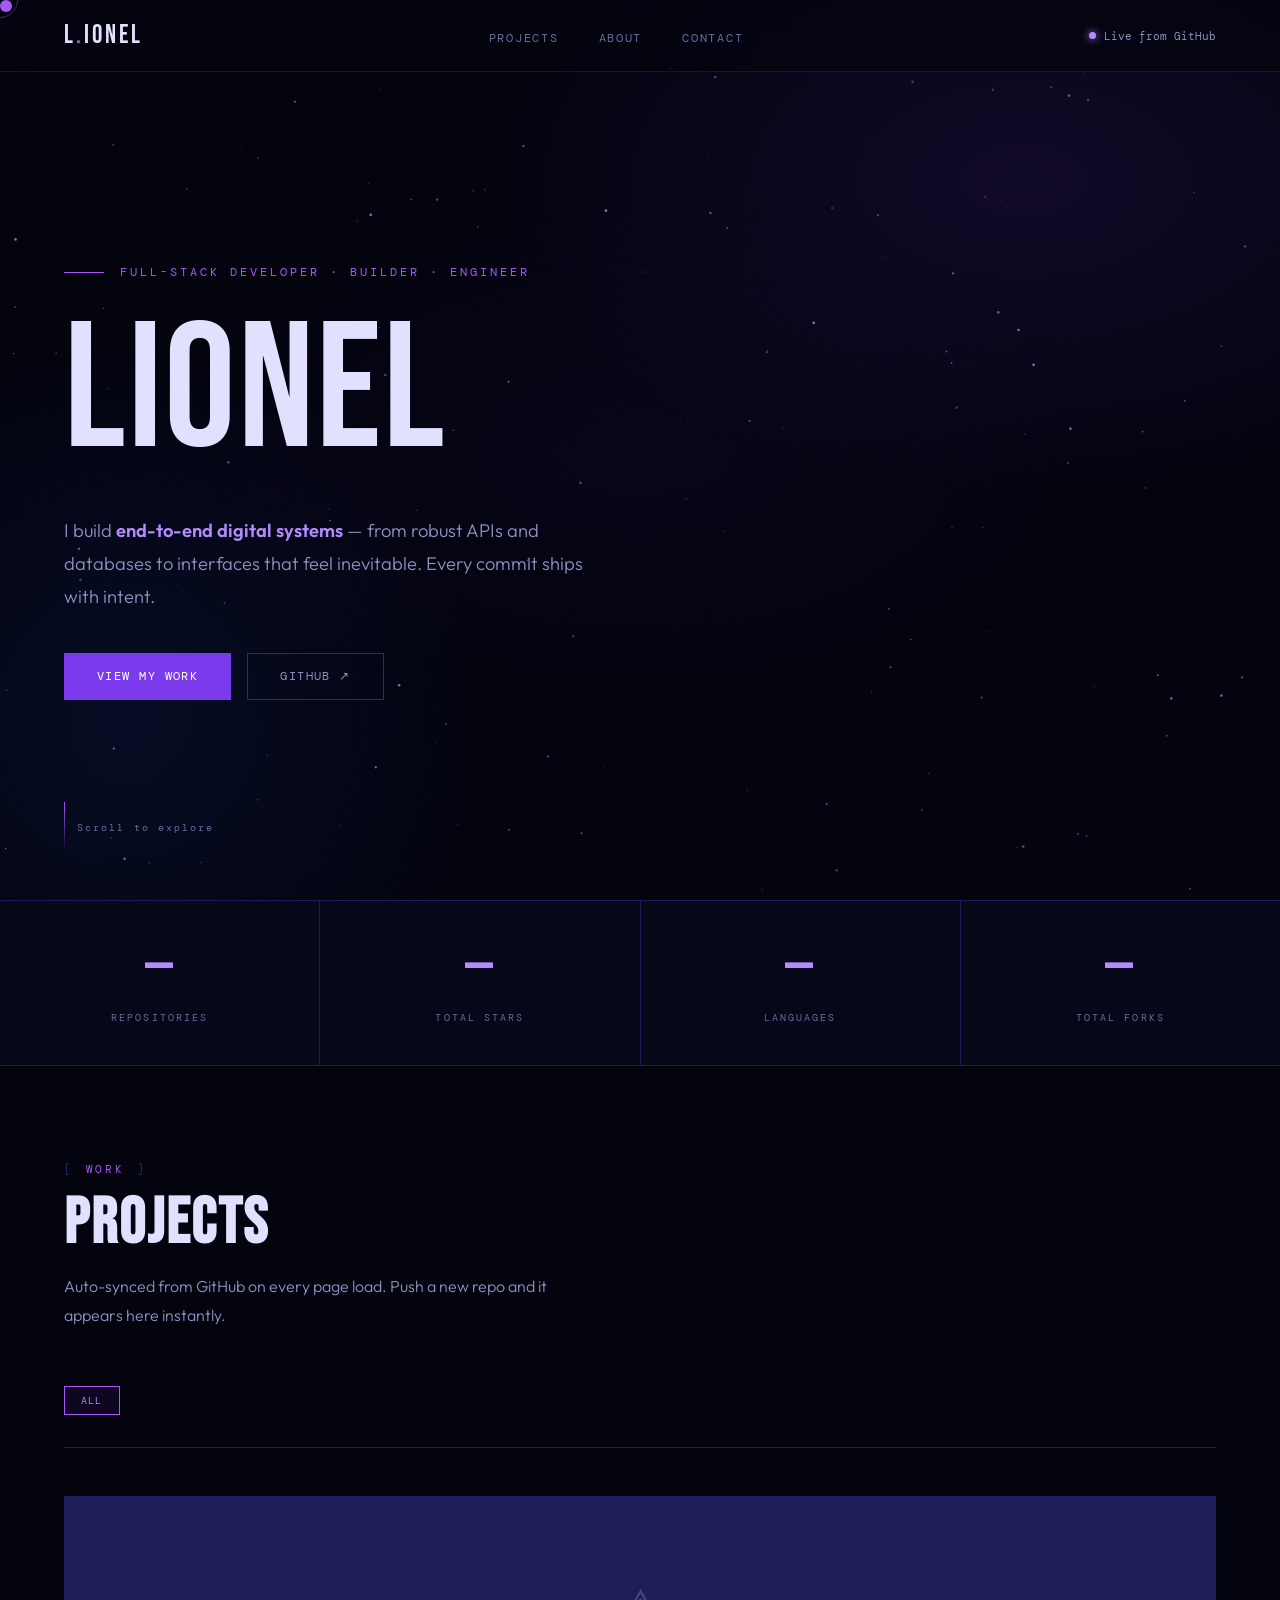
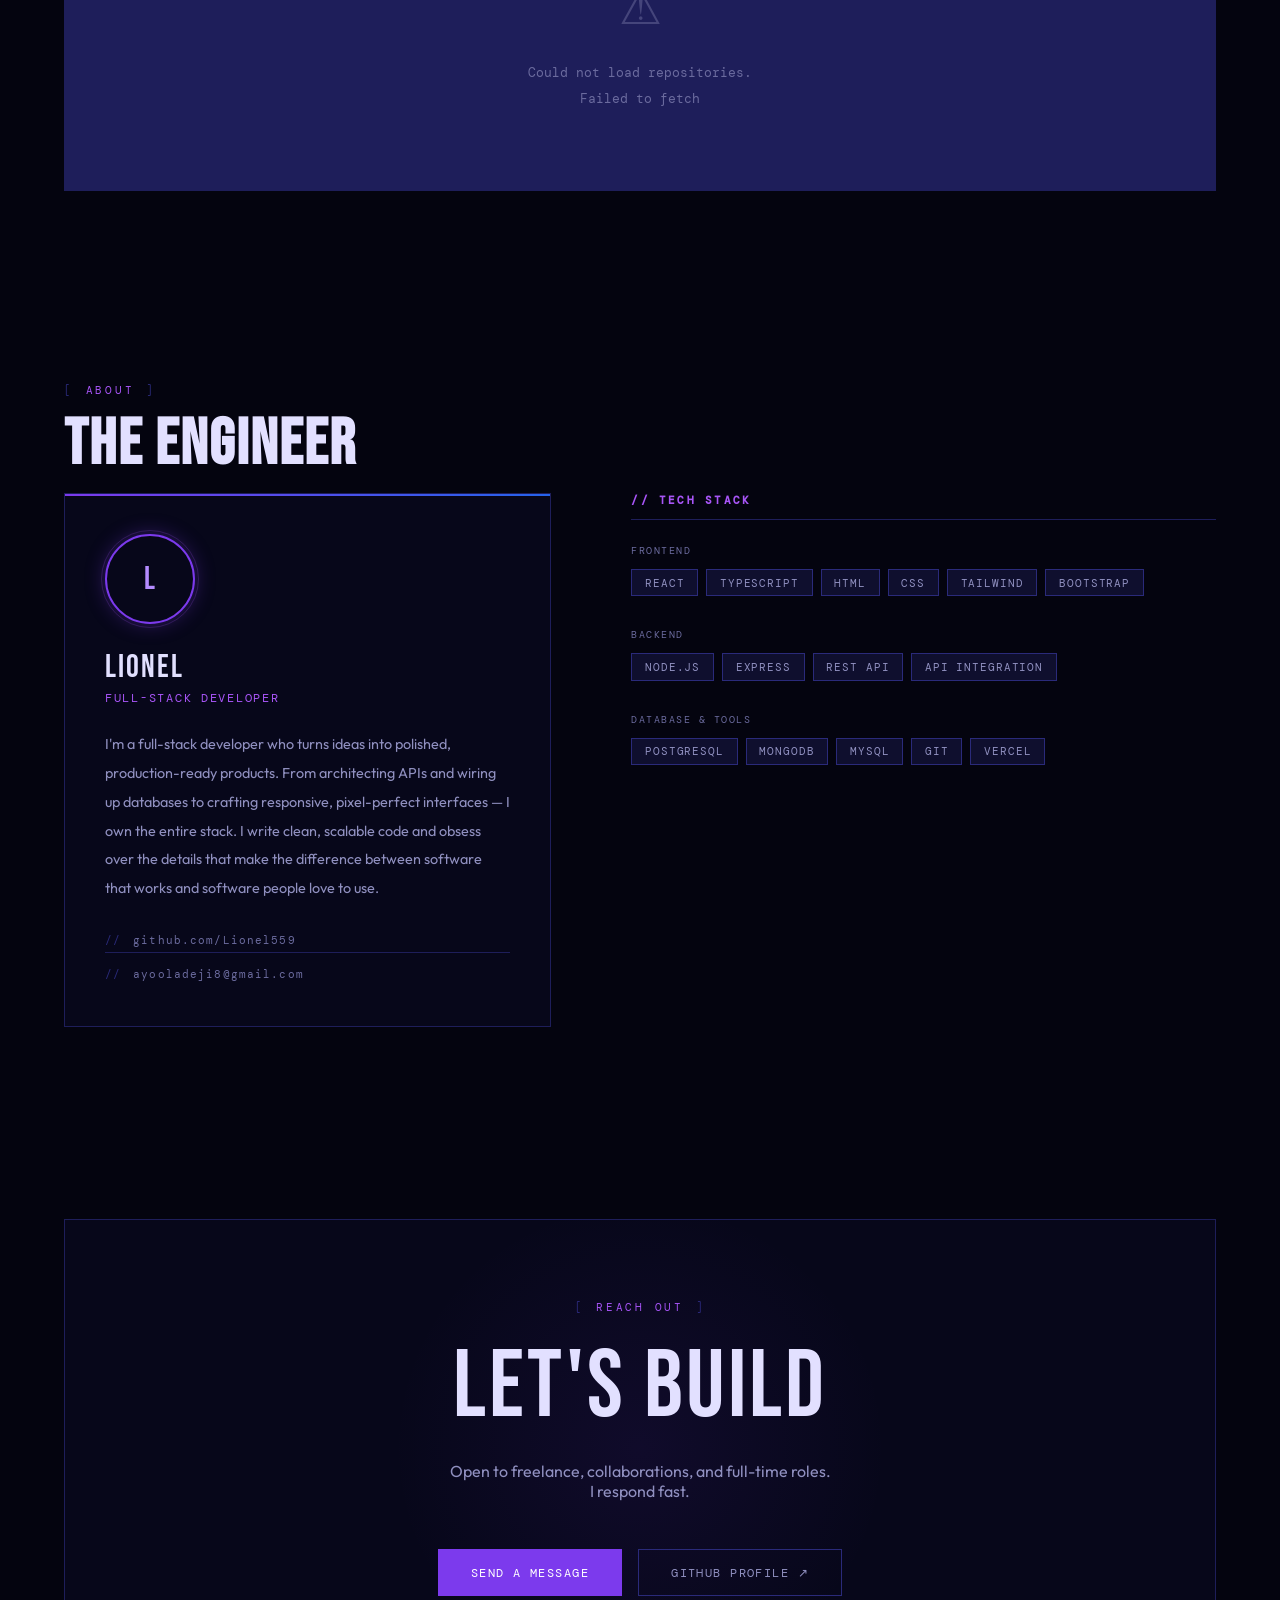
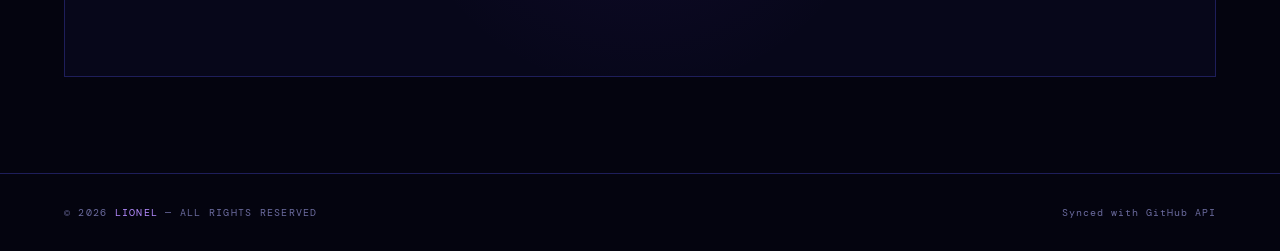
==== index.html @ fa11dc5d "first commit" ====
<!DOCTYPE html>
<html lang="en">
<head>
<meta charset="UTF-8"/>
<meta name="viewport" content="width=device-width,initial-scale=1"/>
<title>Lionel — Full-Stack Developer</title>
<link href="https://fonts.googleapis.com/css2?family=Bebas+Neue&family=DM+Mono:ital,wght@0,300;0,400;0,500;1,300&family=Outfit:wght@300;400;600;700;900&display=swap" rel="stylesheet"/>
<style>
*{margin:0;padding:0;box-sizing:border-box}

:root{
  --bg:#04040f;
  --bg2:#07071a;
  --bg3:#0c0c28;
  --surface:#0f0f2e;
  --surface2:#141440;
  --border:#1e1e5a;
  --border2:#2a2a7a;
  --purple:#7c3aed;
  --purple-light:#a855f7;
  --purple-glow:rgba(124,58,237,0.35);
  --blue:#2563eb;
  --blue-light:#60a5fa;
  --electric:#b48bff;
  --text:#e2e0ff;
  --muted:#6b6b9e;
  --muted2:#9090c0;
  --font-display:'Bebas Neue',sans-serif;
  --font-body:'Outfit',sans-serif;
  --font-mono:'DM Mono',monospace;
}

html{scroll-behavior:smooth}
body{
  background:var(--bg);
  color:var(--text);
  font-family:var(--font-body);
  min-height:100vh;
  overflow-x:hidden;
  cursor:none;
}

/* CUSTOM CURSOR */
.cursor{
  width:12px;height:12px;
  border-radius:50%;
  background:var(--purple-light);
  position:fixed;pointer-events:none;z-index:9999;
  transition:transform 0.15s ease,opacity 0.15s;
  mix-blend-mode:screen;
}
.cursor-ring{
  width:36px;height:36px;
  border-radius:50%;
  border:1px solid rgba(168,85,247,0.4);
  position:fixed;pointer-events:none;z-index:9998;
  transition:transform 0.35s ease,width 0.2s,height 0.2s;
}

/* STARS CANVAS */
#stars{position:fixed;inset:0;z-index:0;pointer-events:none}

/* NEBULA BG */
body::before{
  content:'';
  position:fixed;inset:0;z-index:0;
  background:
    radial-gradient(ellipse 60% 50% at 80% 20%, rgba(124,58,237,0.12) 0%, transparent 70%),
    radial-gradient(ellipse 40% 60% at 10% 80%, rgba(37,99,235,0.1) 0%, transparent 70%),
    radial-gradient(ellipse 50% 40% at 50% 50%, rgba(124,58,237,0.04) 0%, transparent 70%);
  pointer-events:none;
}

/* NAV */
nav{
  position:fixed;top:0;left:0;right:0;z-index:100;
  display:flex;align-items:center;justify-content:space-between;
  padding:1.25rem 4rem;
  background:rgba(4,4,15,0.75);
  backdrop-filter:blur(20px);
  border-bottom:1px solid rgba(30,30,90,0.6);
}
.nav-logo{
  font-family:var(--font-display);
  font-size:1.6rem;
  letter-spacing:3px;
  color:var(--text);
}
.nav-logo em{color:var(--purple-light);font-style:normal}
.nav-links{display:flex;gap:2.5rem;list-style:none}
.nav-links a{
  font-family:var(--font-mono);
  font-size:0.72rem;
  letter-spacing:0.15em;
  text-transform:uppercase;
  color:var(--muted);
  text-decoration:none;
  transition:color 0.2s;
  position:relative;
}
.nav-links a::after{
  content:'';position:absolute;bottom:-4px;left:0;right:0;
  height:1px;background:var(--purple-light);
  transform:scaleX(0);transition:transform 0.25s;
}
.nav-links a:hover{color:var(--text)}
.nav-links a:hover::after{transform:scaleX(1)}
.nav-badge{
  font-family:var(--font-mono);font-size:0.68rem;
  display:flex;align-items:center;gap:0.5rem;
  color:var(--muted2);
}
.pulse-dot{
  width:7px;height:7px;border-radius:50%;
  background:var(--electric);
  box-shadow:0 0 8px var(--electric);
  animation:blink 2.5s ease infinite;
}
@keyframes blink{0%,100%{opacity:1;box-shadow:0 0 8px var(--electric)}50%{opacity:0.3;box-shadow:none}}

/* HERO */
.hero{
  position:relative;z-index:1;
  min-height:100vh;
  display:flex;flex-direction:column;justify-content:center;
  padding:8rem 4rem 4rem;
  max-width:1300px;margin:0 auto;
}
.hero-eyebrow{
  font-family:var(--font-mono);font-size:0.75rem;
  letter-spacing:0.25em;color:var(--purple-light);
  text-transform:uppercase;margin-bottom:2rem;
  display:flex;align-items:center;gap:1rem;
  animation:fadeUp 0.8s ease both;
}
.hero-eyebrow::before{
  content:'';display:block;
  width:40px;height:1px;background:var(--purple-light);
}
.hero-name{
  font-family:var(--font-display);
  font-size:clamp(5rem,14vw,13rem);
  line-height:0.9;
  letter-spacing:2px;
  color:var(--text);
  animation:fadeUp 0.8s 0.1s ease both;
}
.hero-name .outline{
  -webkit-text-stroke:1px rgba(168,85,247,0.5);
  color:transparent;
  display:block;
}
.hero-tagline{
  font-size:1.15rem;font-weight:300;
  color:var(--muted2);line-height:1.8;
  max-width:520px;margin:2.5rem 0;
  animation:fadeUp 0.8s 0.2s ease both;
}
.hero-tagline strong{color:var(--electric);font-weight:600}
.hero-actions{
  display:flex;gap:1rem;flex-wrap:wrap;
  animation:fadeUp 0.8s 0.3s ease both;
}
.btn-primary{
  font-family:var(--font-mono);font-size:0.75rem;letter-spacing:0.12em;
  text-transform:uppercase;padding:0.9rem 2rem;
  background:var(--purple);border:1px solid var(--purple);
  color:#fff;text-decoration:none;
  transition:all 0.25s;position:relative;overflow:hidden;
}
.btn-primary::before{
  content:'';position:absolute;inset:0;
  background:linear-gradient(135deg,rgba(255,255,255,0.1),transparent);
  opacity:0;transition:opacity 0.25s;
}
.btn-primary:hover{background:var(--purple-light);border-color:var(--purple-light);box-shadow:0 0 30px var(--purple-glow)}
.btn-primary:hover::before{opacity:1}
.btn-outline{
  font-family:var(--font-mono);font-size:0.75rem;letter-spacing:0.12em;
  text-transform:uppercase;padding:0.9rem 2rem;
  background:transparent;border:1px solid var(--border2);
  color:var(--muted2);text-decoration:none;
  transition:all 0.25s;
}
.btn-outline:hover{border-color:var(--purple-light);color:var(--electric)}

/* SCROLL HINT */
.scroll-hint{
  position:absolute;bottom:3rem;left:4rem;
  font-family:var(--font-mono);font-size:0.65rem;
  letter-spacing:0.2em;color:var(--muted);
  display:flex;align-items:center;gap:0.75rem;
  animation:fadeUp 0.8s 0.5s ease both;
}
.scroll-line{
  width:1px;height:50px;background:linear-gradient(to bottom,var(--purple-light),transparent);
  animation:scrollDrop 2s ease infinite;
}
@keyframes scrollDrop{0%{transform:scaleY(0);transform-origin:top}50%{transform:scaleY(1);transform-origin:top}51%{transform-origin:bottom}100%{transform:scaleY(0);transform-origin:bottom}}

/* STATS STRIP */
.stats-strip{
  position:relative;z-index:1;
  border-top:1px solid var(--border);border-bottom:1px solid var(--border);
  background:var(--bg2);
  display:flex;
}
.stat-item{
  flex:1;padding:2.5rem 2rem;text-align:center;
  border-right:1px solid var(--border);
  position:relative;overflow:hidden;
  transition:background 0.3s;
}
.stat-item:last-child{border-right:none}
.stat-item:hover{background:var(--surface)}
.stat-item::before{
  content:'';position:absolute;top:0;left:0;right:0;height:2px;
  background:linear-gradient(90deg,transparent,var(--purple),transparent);
  transform:scaleX(0);transition:transform 0.4s;
}
.stat-item:hover::before{transform:scaleX(1)}
.stat-num{
  font-family:var(--font-display);
  font-size:3.5rem;letter-spacing:2px;
  color:var(--electric);display:block;
  line-height:1;margin-bottom:0.5rem;
}
.stat-label{
  font-family:var(--font-mono);font-size:0.65rem;
  letter-spacing:0.2em;color:var(--muted);text-transform:uppercase;
}

/* MAIN CONTENT */
main{position:relative;z-index:1;max-width:1300px;margin:0 auto;padding:0 4rem}

/* SECTION */
section{padding:6rem 0}
.section-label{
  font-family:var(--font-mono);font-size:0.68rem;
  letter-spacing:0.25em;color:var(--purple-light);
  text-transform:uppercase;margin-bottom:1rem;
  display:flex;align-items:center;gap:0.75rem;
}
.section-label::before{content:'[ ';color:var(--border2)}
.section-label::after{content:' ]';color:var(--border2)}
.section-title{
  font-family:var(--font-display);
  font-size:clamp(2.5rem,5vw,4.5rem);
  letter-spacing:2px;color:var(--text);
  margin-bottom:1rem;line-height:1;
}
.section-subtitle{
  font-size:1rem;color:var(--muted2);font-weight:300;
  max-width:500px;line-height:1.8;margin-bottom:3.5rem;
}

/* FILTER BAR */
.filter-bar{
  display:flex;gap:0.5rem;flex-wrap:wrap;margin-bottom:3rem;
  padding-bottom:2rem;border-bottom:1px solid var(--border);
}
.filter-btn{
  font-family:var(--font-mono);font-size:0.65rem;letter-spacing:0.12em;
  text-transform:uppercase;padding:0.45rem 1rem;
  background:transparent;border:1px solid var(--border2);
  color:var(--muted);cursor:pointer;transition:all 0.2s;
}
.filter-btn:hover,.filter-btn.active{
  border-color:var(--purple-light);color:var(--electric);
  background:rgba(124,58,237,0.08);
}

/* PROJECTS GRID */
.projects-grid{
  display:grid;
  grid-template-columns:repeat(auto-fill,minmax(340px,1fr));
  gap:1.5px;
  background:var(--border);
}
.project-card{
  background:var(--bg2);
  padding:2rem;
  position:relative;overflow:hidden;
  cursor:pointer;
  transition:background 0.3s;
  animation:fadeUp 0.5s ease both;
}
.project-card:hover{background:var(--surface)}
.project-card::after{
  content:'';position:absolute;
  inset:0;border:1px solid transparent;
  transition:border-color 0.3s;pointer-events:none;
}
.project-card:hover::after{border-color:rgba(168,85,247,0.25)}

.project-card-glow{
  position:absolute;top:-40px;right:-40px;
  width:120px;height:120px;border-radius:50%;
  background:var(--purple-glow);
  filter:blur(40px);opacity:0;transition:opacity 0.4s;
}
.project-card:hover .project-card-glow{opacity:1}

.project-header{display:flex;align-items:flex-start;justify-content:space-between;margin-bottom:1.5rem}
.project-icon{
  width:42px;height:42px;
  border:1px solid var(--border2);
  display:flex;align-items:center;justify-content:center;
  font-family:var(--font-mono);font-size:0.7rem;font-weight:500;
  color:var(--electric);background:var(--surface);
  letter-spacing:0.05em;
}
.project-meta{display:flex;flex-direction:column;align-items:flex-end;gap:0.35rem}
.star-count{
  font-family:var(--font-mono);font-size:0.68rem;
  color:var(--muted);display:flex;align-items:center;gap:0.3rem;
}
.star-count::before{content:'★';color:#f59e0b;font-size:0.7rem}
.fork-count{
  font-family:var(--font-mono);font-size:0.62rem;color:var(--muted);
}
.fork-count::before{content:'⑂ ';font-size:0.7rem}
.project-name{
  font-family:var(--font-body);font-size:1.05rem;font-weight:700;
  color:var(--text);margin-bottom:0.6rem;letter-spacing:-0.01em;
}
.project-desc{
  font-size:0.82rem;color:var(--muted2);line-height:1.9;
  margin-bottom:1.5rem;min-height:4rem;
}
.project-footer{
  display:flex;align-items:center;justify-content:space-between;
  flex-wrap:wrap;gap:0.75rem;
}
.lang-badge{
  display:flex;align-items:center;gap:0.45rem;
  font-family:var(--font-mono);font-size:0.65rem;color:var(--muted2);
}
.lang-dot{width:8px;height:8px;border-radius:50%;background:var(--electric)}
.project-topics{display:flex;gap:0.4rem;flex-wrap:wrap}
.topic-tag{
  font-family:var(--font-mono);font-size:0.58rem;letter-spacing:0.08em;
  padding:0.2rem 0.55rem;border:1px solid var(--border2);
  color:var(--muted);text-transform:uppercase;
}
.view-link{
  font-family:var(--font-mono);font-size:0.65rem;letter-spacing:0.1em;
  text-transform:uppercase;color:var(--purple-light);
  text-decoration:none;display:flex;align-items:center;gap:0.35rem;
  transition:gap 0.2s,color 0.2s;
}
.view-link:hover{gap:0.6rem;color:var(--electric)}
.view-link::after{content:'↗'}

/* LOADING STATE */
.loading-state{
  grid-column:1/-1;padding:5rem 2rem;
  text-align:center;color:var(--muted);
}
.loader{
  width:40px;height:40px;margin:0 auto 2rem;
  border:1px solid var(--border2);
  border-top-color:var(--purple-light);
  border-radius:50%;
  animation:spin 0.8s linear infinite;
}
@keyframes spin{to{transform:rotate(360deg)}}
.loading-text{
  font-family:var(--font-mono);font-size:0.72rem;
  letter-spacing:0.15em;color:var(--muted);
}

/* EMPTY STATE */
.empty-state{
  grid-column:1/-1;padding:5rem 2rem;
  text-align:center;
}
.empty-icon{font-size:3rem;opacity:0.2;margin-bottom:1.5rem}
.empty-text{font-family:var(--font-mono);font-size:0.8rem;color:var(--muted);line-height:2}

/* ABOUT SECTION */
.about-layout{display:grid;grid-template-columns:1fr 1.2fr;gap:5rem;align-items:start}
.about-card{
  background:var(--bg2);border:1px solid var(--border);
  padding:2.5rem;position:relative;
}
.about-card::before{
  content:'';position:absolute;top:0;left:0;right:0;height:2px;
  background:linear-gradient(90deg,var(--purple),var(--blue));
}
.avatar-ring{
  width:90px;height:90px;border-radius:50%;
  border:2px solid var(--purple);
  display:flex;align-items:center;justify-content:center;
  margin-bottom:1.5rem;
  font-family:var(--font-display);font-size:2rem;
  color:var(--electric);letter-spacing:2px;
  box-shadow:0 0 20px var(--purple-glow);
  position:relative;
}
.avatar-ring::after{
  content:'';position:absolute;inset:-6px;border-radius:50%;
  border:1px solid rgba(168,85,247,0.2);
}
.about-name{font-family:var(--font-display);font-size:2rem;letter-spacing:2px;margin-bottom:0.25rem}
.about-role{font-family:var(--font-mono);font-size:0.72rem;letter-spacing:0.15em;color:var(--purple-light);text-transform:uppercase;margin-bottom:1.5rem}
.about-bio{font-size:0.9rem;color:var(--muted2);line-height:2;margin-bottom:1.5rem}
.about-links{display:flex;flex-direction:column;gap:0.5rem}
.about-link{
  font-family:var(--font-mono);font-size:0.7rem;letter-spacing:0.1em;
  color:var(--muted);text-decoration:none;
  display:flex;align-items:center;gap:0.5rem;
  transition:color 0.2s;padding:0.35rem 0;
  border-bottom:1px solid var(--border);
}
.about-link:last-child{border-bottom:none}
.about-link:hover{color:var(--electric)}
.about-link span{color:var(--border2);margin-right:0.25rem}

.skills-section h3{
  font-family:var(--font-mono);font-size:0.7rem;letter-spacing:0.2em;
  color:var(--purple-light);text-transform:uppercase;
  margin-bottom:1.5rem;padding-bottom:0.75rem;border-bottom:1px solid var(--border);
}
.skill-group{margin-bottom:2rem}
.skill-group-label{
  font-family:var(--font-mono);font-size:0.62rem;letter-spacing:0.15em;
  color:var(--muted);text-transform:uppercase;margin-bottom:0.75rem;
}
.skills-grid{display:flex;flex-wrap:wrap;gap:0.5rem}
.skill-chip{
  font-family:var(--font-mono);font-size:0.68rem;letter-spacing:0.08em;
  padding:0.35rem 0.8rem;
  background:var(--surface);border:1px solid var(--border2);
  color:var(--muted2);text-transform:uppercase;
  transition:all 0.2s;cursor:default;
}
.skill-chip:hover{border-color:var(--purple-light);color:var(--electric);background:rgba(124,58,237,0.08)}

/* CONTACT */
.contact-wrap{
  text-align:center;
  border:1px solid var(--border);
  padding:5rem 3rem;
  position:relative;overflow:hidden;
  background:var(--bg2);
}
.contact-wrap::before{
  content:'';position:absolute;
  top:50%;left:50%;transform:translate(-50%,-50%);
  width:500px;height:500px;border-radius:50%;
  background:radial-gradient(circle,rgba(124,58,237,0.08) 0%,transparent 70%);
  pointer-events:none;
}
.contact-title{
  font-family:var(--font-display);
  font-size:clamp(3rem,8vw,6rem);
  letter-spacing:3px;color:var(--text);
  margin-bottom:1rem;position:relative;z-index:1;
}
.contact-sub{font-size:1rem;color:var(--muted2);margin-bottom:3rem;position:relative;z-index:1}
.contact-actions{display:flex;gap:1rem;justify-content:center;flex-wrap:wrap;position:relative;z-index:1}

/* FOOTER */
footer{
  position:relative;z-index:1;
  border-top:1px solid var(--border);
  padding:2rem 4rem;
  display:flex;align-items:center;justify-content:space-between;
  background:var(--bg);
}
.footer-copy{font-family:var(--font-mono);font-size:0.65rem;letter-spacing:0.12em;color:var(--muted);text-transform:uppercase}
.footer-copy em{color:var(--electric);font-style:normal}
.footer-sync{font-family:var(--font-mono);font-size:0.62rem;color:var(--muted);letter-spacing:0.1em}

/* ANIMATIONS */
@keyframes fadeUp{from{opacity:0;transform:translateY(24px)}to{opacity:1;transform:translateY(0)}}

/* LANG COLORS */
.l-js .lang-dot{background:#f7df1e}
.l-ts .lang-dot{background:#3178c6}
.l-py .lang-dot{background:#3572a5}
.l-go .lang-dot{background:#00add8}
.l-rs .lang-dot{background:#dea584}
.l-java .lang-dot{background:#b07219}
.l-php .lang-dot{background:#4f5d95}
.l-rb .lang-dot{background:#701516}
.l-html .lang-dot{background:#e34c26}
.l-css .lang-dot{background:#563d7c}
.l-sh .lang-dot{background:#89e051}
.l-c .lang-dot{background:#555555}
.l-kt .lang-dot{background:#a97bff}
.l-dart .lang-dot{background:#00b4ab}
.l-vue .lang-dot{background:#41b883}
.l-svelte .lang-dot{background:#ff3e00}

/* RESPONSIVE */
@media(max-width:900px){
  nav{padding:1.25rem 2rem}
  .hero{padding:7rem 2rem 4rem}
  main{padding:0 2rem}
  .about-layout{grid-template-columns:1fr}
  footer{padding:1.5rem 2rem;flex-direction:column;gap:0.5rem;text-align:center}
  .stats-strip{flex-direction:column}
  .stat-item{border-right:none;border-bottom:1px solid var(--border)}
}
</style>
</head>
<body>

<canvas id="stars"></canvas>
<div class="cursor" id="cursor"></div>
<div class="cursor-ring" id="cursor-ring"></div>

<!-- NAV -->
<nav>
  <div class="nav-logo">L<em>.</em>IONEL</div>
  <ul class="nav-links">
    <li><a href="#projects">Projects</a></li>
    <li><a href="#about">About</a></li>
    <li><a href="#contact">Contact</a></li>
  </ul>
  <div class="nav-badge">
    <div class="pulse-dot"></div>
    Live from GitHub
  </div>
</nav>

<!-- HERO -->
<div class="hero">
  <div class="hero-eyebrow">Full-Stack Developer · Builder · Engineer</div>
  <div class="hero-name">
    LIONEL
  </div>
  <p class="hero-tagline">
    I build <strong>end-to-end digital systems</strong> — from robust APIs and databases to interfaces that feel inevitable. Every commit ships with intent.
  </p>
  <div class="hero-actions">
    <a href="#projects" class="btn-primary">View My Work</a>
    <a href="https://github.com/Lionel559" target="_blank" class="btn-outline">GitHub ↗</a>
  </div>
  <div class="scroll-hint">
    <div class="scroll-line"></div>
    Scroll to explore
  </div>
</div>

<!-- STATS STRIP -->
<div class="stats-strip">
  <div class="stat-item">
    <span class="stat-num" id="stat-repos">—</span>
    <span class="stat-label">Repositories</span>
  </div>
  <div class="stat-item">
    <span class="stat-num" id="stat-stars">—</span>
    <span class="stat-label">Total Stars</span>
  </div>
  <div class="stat-item">
    <span class="stat-num" id="stat-langs">—</span>
    <span class="stat-label">Languages</span>
  </div>
  <div class="stat-item">
    <span class="stat-num" id="stat-forks">—</span>
    <span class="stat-label">Total Forks</span>
  </div>
</div>

<!-- PROJECTS -->
<main>
<section id="projects">
  <div class="section-label">Work</div>
  <h2 class="section-title">PROJECTS</h2>
  <p class="section-subtitle">Auto-synced from GitHub on every page load. Push a new repo and it appears here instantly.</p>

  <div class="filter-bar" id="filter-bar">
    <button class="filter-btn active" data-filter="all" onclick="filterProjects('all',this)">All</button>
  </div>

  <div class="projects-grid" id="projects-grid">
    <div class="loading-state">
      <div class="loader"></div>
      <div class="loading-text">Fetching repositories from GitHub...</div>
    </div>
  </div>
</section>

<!-- ABOUT -->
<section id="about">
  <div class="section-label">About</div>
  <h2 class="section-title">THE ENGINEER</h2>
  <div class="about-layout">
    <div class="about-card">
      <div class="avatar-ring" id="avatar-wrap">L</div>
      <div class="about-name">LIONEL</div>
      <div class="about-role">Full-Stack Developer</div>
      <p class="about-bio">
        I'm a full-stack developer who turns ideas into polished, production-ready products. From architecting APIs and wiring up databases to crafting responsive, pixel-perfect interfaces — I own the entire stack. I write clean, scalable code and obsess over the details that make the difference between software that works and software people love to use.
      </p>
      <div class="about-links">
        <a href="https://github.com/Lionel559" target="_blank" class="about-link"><span>//</span> github.com/Lionel559</a>
        <a href="mailto:ayooladeji8@gmail.com" class="about-link"><span>//</span> ayooladeji8@gmail.com</a>
      </div>
    </div>
    <div class="skills-section">
      <h3>// Tech Stack</h3>
      <div class="skill-group">
        <div class="skill-group-label">Frontend</div>
        <div class="skills-grid">
          <span class="skill-chip">React</span>
          <span class="skill-chip">TypeScript</span>
          <span class="skill-chip">HTML</span>
          <span class="skill-chip">CSS</span>
          <span class="skill-chip">Tailwind</span>
          <span class="skill-chip">Bootstrap</span>
        </div>
      </div>
      <div class="skill-group">
        <div class="skill-group-label">Backend</div>
        <div class="skills-grid">
          <span class="skill-chip">Node.js</span>
          <span class="skill-chip">Express</span>
          <span class="skill-chip">REST API</span>
          <span class="skill-chip">API Integration</span>
        </div>
      </div>
      <div class="skill-group">
        <div class="skill-group-label">Database &amp; Tools</div>
        <div class="skills-grid">
          <span class="skill-chip">PostgreSQL</span>
          <span class="skill-chip">MongoDB</span>
          <span class="skill-chip">MySQL</span>
          <span class="skill-chip">Git</span>
          <span class="skill-chip">Vercel</span>
        </div>
      </div>
      <div class="skill-group" id="detected-langs-wrap" style="display:none">
        <div class="skill-group-label">Detected from GitHub</div>
        <div class="skills-grid" id="detected-langs"></div>
      </div>
    </div>
  </div>
</section>

<!-- CONTACT -->
<section id="contact">
  <div class="contact-wrap">
    <div class="section-label" style="justify-content:center">Reach Out</div>
    <div class="contact-title">LET'S BUILD</div>
    <p class="contact-sub">Open to freelance, collaborations, and full-time roles.<br>I respond fast.</p>
    <div class="contact-actions">
      <a href="mailto:ayooladeji8@gmail.com" class="btn-primary">Send a Message</a>
      <a href="https://github.com/Lionel559" target="_blank" class="btn-outline">GitHub Profile ↗</a>
    </div>
  </div>
</section>
</main>

<footer>
  <div class="footer-copy">© 2026 <em>Lionel</em> — All rights reserved</div>
  <div class="footer-sync" id="footer-sync">Synced with GitHub API</div>
</footer>

<script>
const GITHUB_USER = 'Lionel559';
let allRepos = [];

// ── STARS ──────────────────────────────────────────────
const canvas = document.getElementById('stars');
const ctx = canvas.getContext('2d');
function resizeCanvas(){canvas.width=window.innerWidth;canvas.height=window.innerHeight}
resizeCanvas();
window.addEventListener('resize',resizeCanvas);
const stars=Array.from({length:180},()=>({
  x:Math.random()*canvas.width,y:Math.random()*canvas.height,
  r:Math.random()*1.2+0.2,
  o:Math.random()*0.6+0.1,
  s:Math.random()*0.4+0.1
}));
function drawStars(){
  ctx.clearRect(0,0,canvas.width,canvas.height);
  stars.forEach(s=>{
    s.o+=Math.sin(Date.now()*0.001*s.s)*0.004;
    ctx.beginPath();
    ctx.arc(s.x,s.y,s.r,0,Math.PI*2);
    ctx.fillStyle=`rgba(180,139,255,${Math.max(0.05,Math.min(0.8,s.o))})`;
    ctx.fill();
  });
  requestAnimationFrame(drawStars);
}
drawStars();

// ── CURSOR ─────────────────────────────────────────────
const cur=document.getElementById('cursor'),ring=document.getElementById('cursor-ring');
let mx=0,my=0,rx=0,ry=0;
document.addEventListener('mousemove',e=>{mx=e.clientX;my=e.clientY;cur.style.left=mx-6+'px';cur.style.top=my-6+'px'});
(function movering(){rx+=(mx-rx)*0.12;ry+=(my-ry)*0.12;ring.style.left=rx-18+'px';ring.style.top=ry-18+'px';requestAnimationFrame(movering)})();
document.querySelectorAll('a,button,.project-card,.filter-btn').forEach(el=>{
  el.addEventListener('mouseenter',()=>{cur.style.transform='scale(2)';ring.style.width='60px';ring.style.height='60px'});
  el.addEventListener('mouseleave',()=>{cur.style.transform='scale(1)';ring.style.width='36px';ring.style.height='36px'});
});

// ── LANG HELPERS ───────────────────────────────────────
const LANG_SHORT={JavaScript:'JS',TypeScript:'TS',Python:'PY',Go:'GO',Rust:'RS',Java:'JV',PHP:'PHP',Ruby:'RB',HTML:'HT',CSS:'CS',Shell:'SH',C:'C',  'C++':'C+',Kotlin:'KT',Dart:'DT',Vue:'VU',Svelte:'SV',default:'{ }'};
const LANG_CLASS={JavaScript:'l-js',TypeScript:'l-ts',Python:'l-py',Go:'l-go',Rust:'l-rs',Java:'l-java',PHP:'l-php',Ruby:'l-rb',HTML:'l-html',CSS:'l-css',Shell:'l-sh',C:'l-c','C++':'l-c',Kotlin:'l-kt',Dart:'l-dart',Vue:'l-vue',Svelte:'l-svelte'};
function langIcon(l){return LANG_SHORT[l]||LANG_SHORT.default}
function langClass(l){return LANG_CLASS[l]||''}
function fmt(n){if(n>=1000)return(n/1000).toFixed(1)+'k';return n}

// ── GITHUB FETCH ───────────────────────────────────────
async function loadGitHub(){
  try{
    const [userRes,reposRes]=await Promise.all([
      fetch(`https://api.github.com/users/${GITHUB_USER}`),
      fetch(`https://api.github.com/users/${GITHUB_USER}/repos?sort=updated&per_page=100&type=owner`)
    ]);
    if(!userRes.ok)throw new Error('User not found');
    const user=await userRes.json();
    const repos=(await reposRes.json()).filter(r=>!r.fork);
    repos.sort((a,b)=>(b.stargazers_count-a.stargazers_count)||new Date(b.updated_at)-new Date(a.updated_at));
    allRepos=repos;

    // stats
    const totalStars=repos.reduce((s,r)=>s+r.stargazers_count,0);
    const totalForks=repos.reduce((s,r)=>s+r.forks_count,0);
    const langs=[...new Set(repos.map(r=>r.language).filter(Boolean))];

    document.getElementById('stat-repos').textContent=fmt(repos.length);
    document.getElementById('stat-stars').textContent=fmt(totalStars);
    document.getElementById('stat-langs').textContent=langs.length;
    document.getElementById('stat-forks').textContent=fmt(totalForks);

    // update avatar if github pic exists
    if(user.avatar_url){
      const av=document.getElementById('avatar-wrap');
      av.style.backgroundImage=`url(${user.avatar_url})`;
      av.style.backgroundSize='cover';
      av.style.backgroundPosition='center';
      av.textContent='';
    }
    if(user.bio){document.querySelector('.about-bio').textContent=user.bio}
    if(user.name){document.querySelector('.about-name').textContent=user.name.toUpperCase()}

    // filter buttons
    const filterBar=document.getElementById('filter-bar');
    langs.slice(0,8).forEach(lang=>{
      const btn=document.createElement('button');
      btn.className='filter-btn';
      btn.dataset.filter=lang;
      btn.textContent=lang;
      btn.onclick=function(){filterProjects(lang,this)};
      filterBar.appendChild(btn);
    });

    // detected langs
    if(langs.length){
      const wrap=document.getElementById('detected-langs-wrap');
      const grid=document.getElementById('detected-langs');
      wrap.style.display='block';
      langs.forEach(l=>{
        const chip=document.createElement('span');
        chip.className='skill-chip';chip.textContent=l;
        grid.appendChild(chip);
      });
    }

    // footer timestamp
    document.getElementById('footer-sync').textContent=
      `Synced ${new Date().toLocaleString('en',{dateStyle:'medium',timeStyle:'short'})}`;

    renderProjects(repos);
  }catch(e){
    document.getElementById('projects-grid').innerHTML=`
      <div class="empty-state">
        <div class="empty-icon">⚠</div>
        <div class="empty-text">Could not load repositories.<br>${e.message}</div>
      </div>`;
    ['stat-repos','stat-stars','stat-langs','stat-forks'].forEach(id=>document.getElementById(id).textContent='—');
  }
}

function renderProjects(repos){
  const grid=document.getElementById('projects-grid');
  if(!repos.length){
    grid.innerHTML=`<div class="empty-state"><div class="empty-icon">{ }</div><div class="empty-text">No repositories found.</div></div>`;
    return;
  }
  grid.innerHTML=repos.map((r,i)=>{
    const lang=r.language||'';
    const lc=langClass(lang);
    const topics=(r.topics||[]).slice(0,3);
    const desc=r.description||'No description provided.';
    return`<div class="project-card ${lc}" style="animation-delay:${i*0.05}s" onclick="window.open('${r.html_url}','_blank')">
      <div class="project-card-glow"></div>
      <div class="project-header">
        <div class="project-icon">${langIcon(lang)}</div>
        <div class="project-meta">
          <div class="star-count">${fmt(r.stargazers_count)}</div>
          ${r.forks_count?`<div class="fork-count">${fmt(r.forks_count)}</div>`:''}
        </div>
      </div>
      <div class="project-name">${r.name}</div>
      <div class="project-desc">${desc}</div>
      <div class="project-footer">
        <div style="display:flex;flex-direction:column;gap:0.5rem">
          ${lang?`<div class="lang-badge"><div class="lang-dot"></div>${lang}</div>`:''}
          ${topics.length?`<div class="project-topics">${topics.map(t=>`<span class="topic-tag">${t}</span>`).join('')}</div>`:''}
        </div>
        <a class="view-link" href="${r.html_url}" target="_blank" onclick="event.stopPropagation()">View repo</a>
      </div>
    </div>`;
  }).join('');
}

function filterProjects(filter,btn){
  document.querySelectorAll('.filter-btn').forEach(b=>b.classList.remove('active'));
  btn.classList.add('active');
  const filtered=filter==='all'?allRepos:allRepos.filter(r=>r.language===filter);
  renderProjects(filtered);
}

// ── INIT ───────────────────────────────────────────────
loadGitHub();
</script>
</body>
</html>
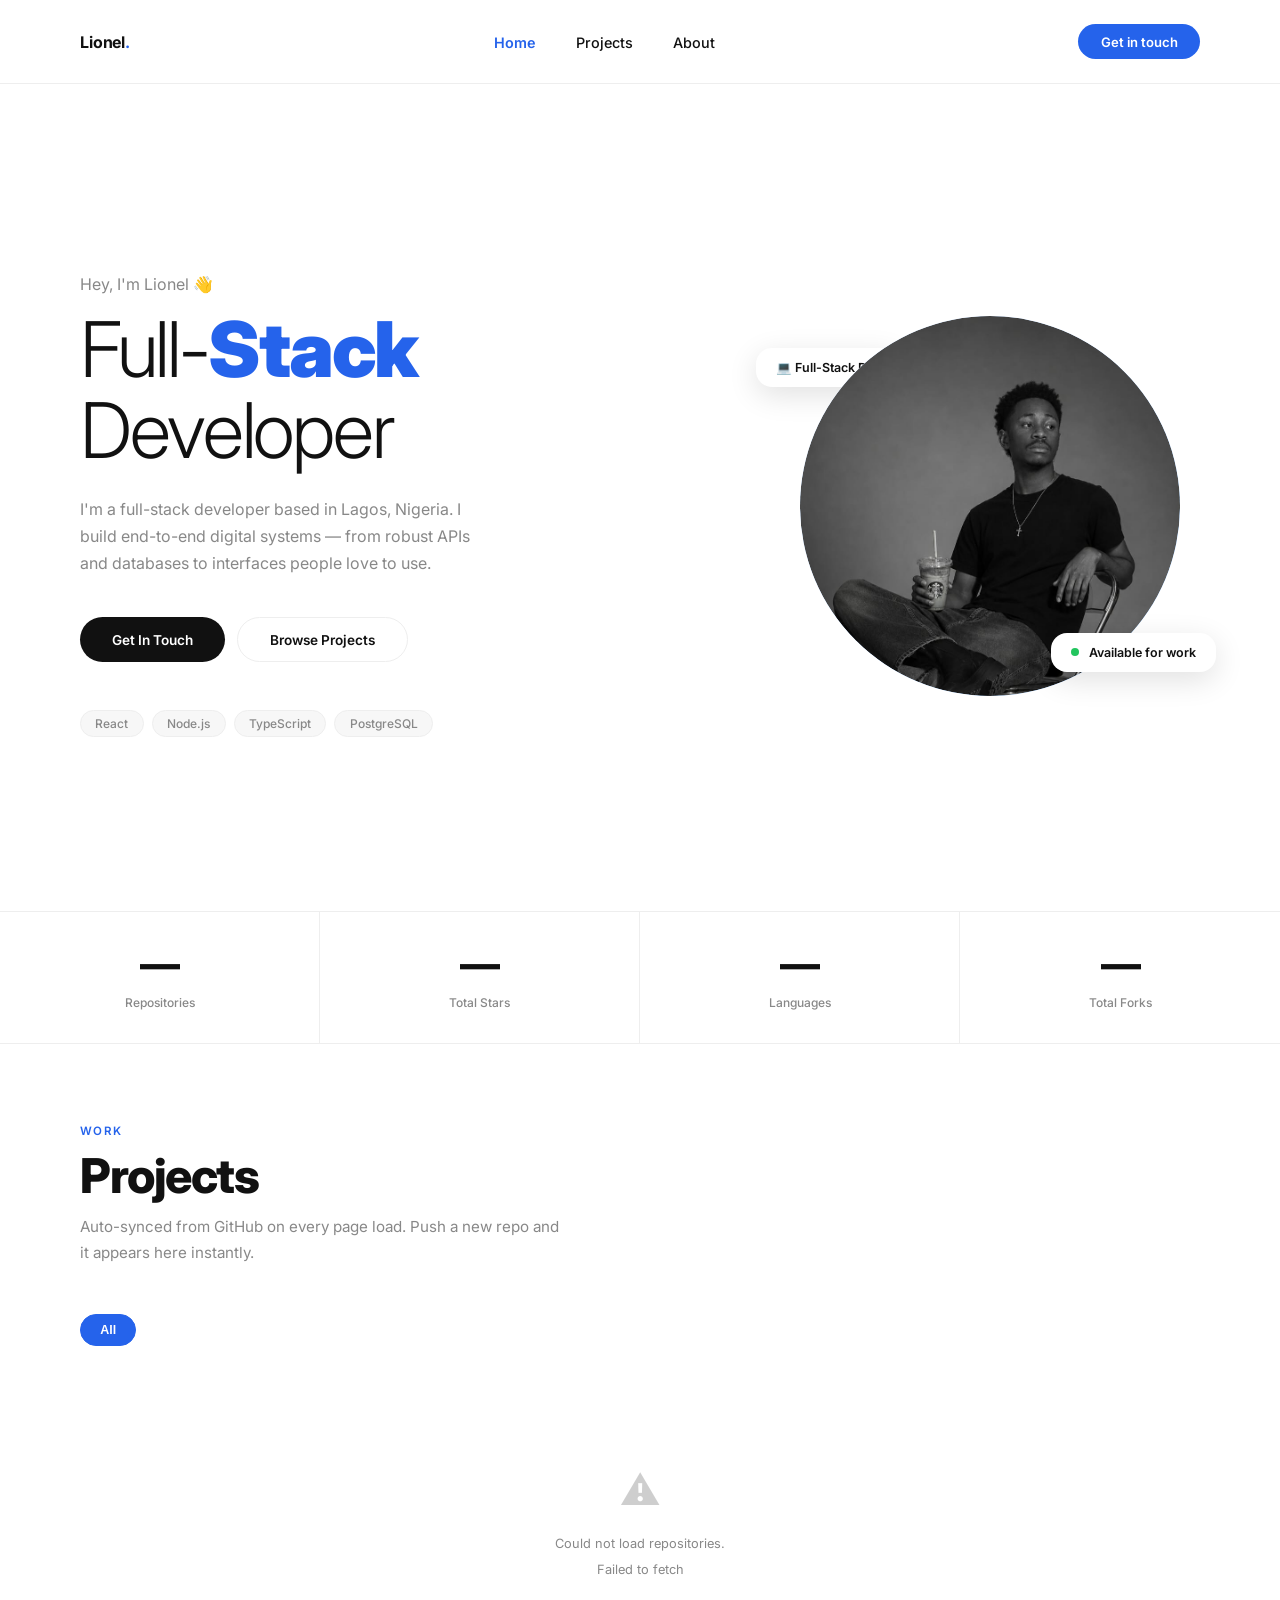
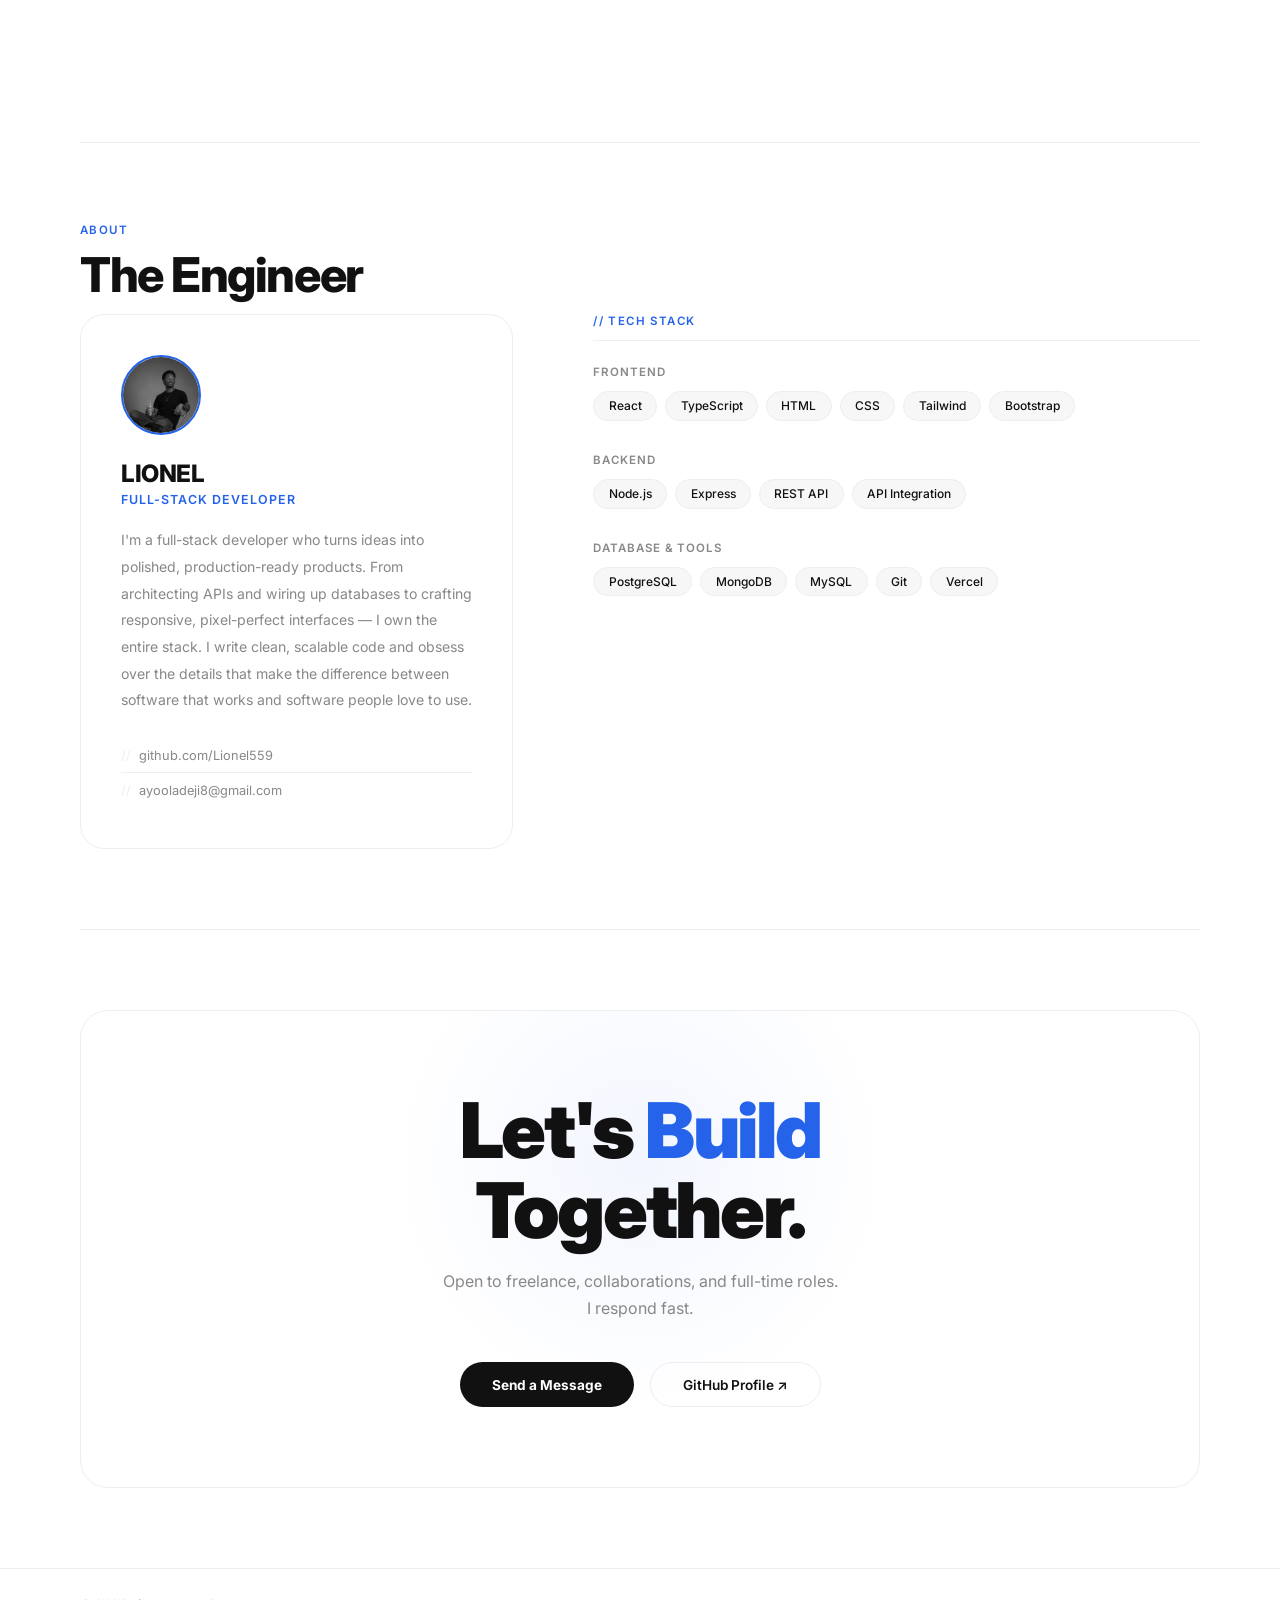
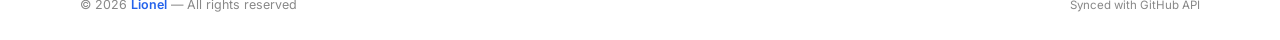
==== commit cc30d648: "Update fmt.Println message from 'Hello' to 'Goodbye'" ====
--- a/index.html
+++ b/index.html
@@ -4,477 +4,328 @@
 <meta charset="UTF-8"/>
 <meta name="viewport" content="width=device-width,initial-scale=1"/>
 <title>Lionel — Full-Stack Developer</title>
-<link href="https://fonts.googleapis.com/css2?family=Bebas+Neue&family=DM+Mono:ital,wght@0,300;0,400;0,500;1,300&family=Outfit:wght@300;400;600;700;900&display=swap" rel="stylesheet"/>
+<link href="https://fonts.googleapis.com/css2?family=Inter:wght@300;400;500;600;700;800;900&family=DM+Mono:wght@300;400;500&display=swap" rel="stylesheet"/>
 <style>
 *{margin:0;padding:0;box-sizing:border-box}
-
 :root{
-  --bg:#04040f;
-  --bg2:#07071a;
-  --bg3:#0c0c28;
-  --surface:#0f0f2e;
-  --surface2:#141440;
-  --border:#1e1e5a;
-  --border2:#2a2a7a;
-  --purple:#7c3aed;
-  --purple-light:#a855f7;
-  --purple-glow:rgba(124,58,237,0.35);
+  --white:#ffffff;
+  --offwhite:#f7f7f7;
+  --black:#111111;
+  --gray:#888888;
+  --light:#eeeeee;
   --blue:#2563eb;
-  --blue-light:#60a5fa;
-  --electric:#b48bff;
-  --text:#e2e0ff;
-  --muted:#6b6b9e;
-  --muted2:#9090c0;
-  --font-display:'Bebas Neue',sans-serif;
-  --font-body:'Outfit',sans-serif;
-  --font-mono:'DM Mono',monospace;
-}
-
+  --blue-light:#dbeafe;
+  --font:'Inter',sans-serif;
+  --mono:'DM Mono',monospace;
+}
 html{scroll-behavior:smooth}
-body{
-  background:var(--bg);
-  color:var(--text);
-  font-family:var(--font-body);
-  min-height:100vh;
-  overflow-x:hidden;
-  cursor:none;
-}
-
-/* CUSTOM CURSOR */
-.cursor{
-  width:12px;height:12px;
-  border-radius:50%;
-  background:var(--purple-light);
-  position:fixed;pointer-events:none;z-index:9999;
-  transition:transform 0.15s ease,opacity 0.15s;
-  mix-blend-mode:screen;
-}
-.cursor-ring{
-  width:36px;height:36px;
-  border-radius:50%;
-  border:1px solid rgba(168,85,247,0.4);
-  position:fixed;pointer-events:none;z-index:9998;
-  transition:transform 0.35s ease,width 0.2s,height 0.2s;
-}
-
-/* STARS CANVAS */
-#stars{position:fixed;inset:0;z-index:0;pointer-events:none}
-
-/* NEBULA BG */
-body::before{
-  content:'';
-  position:fixed;inset:0;z-index:0;
-  background:
-    radial-gradient(ellipse 60% 50% at 80% 20%, rgba(124,58,237,0.12) 0%, transparent 70%),
-    radial-gradient(ellipse 40% 60% at 10% 80%, rgba(37,99,235,0.1) 0%, transparent 70%),
-    radial-gradient(ellipse 50% 40% at 50% 50%, rgba(124,58,237,0.04) 0%, transparent 70%);
-  pointer-events:none;
-}
+body{background:var(--white);color:var(--black);font-family:var(--font);overflow-x:hidden}
 
 /* NAV */
 nav{
-  position:fixed;top:0;left:0;right:0;z-index:100;
   display:flex;align-items:center;justify-content:space-between;
-  padding:1.25rem 4rem;
-  background:rgba(4,4,15,0.75);
-  backdrop-filter:blur(20px);
-  border-bottom:1px solid rgba(30,30,90,0.6);
+  padding:1.5rem 5rem;
+  border-bottom:1px solid var(--light);
+  position:sticky;top:0;z-index:100;
+  background:rgba(255,255,255,0.95);
+  backdrop-filter:blur(10px);
 }
 .nav-logo{
-  font-family:var(--font-display);
-  font-size:1.6rem;
-  letter-spacing:3px;
-  color:var(--text);
-}
-.nav-logo em{color:var(--purple-light);font-style:normal}
+  font-size:1rem;font-weight:700;
+  color:var(--black);letter-spacing:-0.01em;
+}
+.nav-logo span{color:var(--blue)}
 .nav-links{display:flex;gap:2.5rem;list-style:none}
 .nav-links a{
-  font-family:var(--font-mono);
-  font-size:0.72rem;
-  letter-spacing:0.15em;
-  text-transform:uppercase;
-  color:var(--muted);
-  text-decoration:none;
-  transition:color 0.2s;
-  position:relative;
-}
-.nav-links a::after{
-  content:'';position:absolute;bottom:-4px;left:0;right:0;
-  height:1px;background:var(--purple-light);
-  transform:scaleX(0);transition:transform 0.25s;
-}
-.nav-links a:hover{color:var(--text)}
-.nav-links a:hover::after{transform:scaleX(1)}
-.nav-badge{
-  font-family:var(--font-mono);font-size:0.68rem;
+  font-size:0.9rem;font-weight:500;color:var(--black);
+  text-decoration:none;transition:color 0.2s;
+}
+.nav-links a.active{color:var(--blue);font-weight:600}
+.nav-links a:hover{color:var(--blue)}
+.nav-cta{
   display:flex;align-items:center;gap:0.5rem;
-  color:var(--muted2);
-}
-.pulse-dot{
-  width:7px;height:7px;border-radius:50%;
-  background:var(--electric);
-  box-shadow:0 0 8px var(--electric);
-  animation:blink 2.5s ease infinite;
-}
-@keyframes blink{0%,100%{opacity:1;box-shadow:0 0 8px var(--electric)}50%{opacity:0.3;box-shadow:none}}
+  font-size:0.82rem;font-weight:600;
+  color:var(--white);background:var(--blue);
+  padding:0.6rem 1.4rem;border-radius:100px;
+  text-decoration:none;transition:opacity 0.2s;
+}
+.nav-cta:hover{opacity:0.85}
 
 /* HERO */
 .hero{
-  position:relative;z-index:1;
-  min-height:100vh;
-  display:flex;flex-direction:column;justify-content:center;
-  padding:8rem 4rem 4rem;
-  max-width:1300px;margin:0 auto;
-}
-.hero-eyebrow{
-  font-family:var(--font-mono);font-size:0.75rem;
-  letter-spacing:0.25em;color:var(--purple-light);
-  text-transform:uppercase;margin-bottom:2rem;
-  display:flex;align-items:center;gap:1rem;
-  animation:fadeUp 0.8s ease both;
-}
-.hero-eyebrow::before{
-  content:'';display:block;
-  width:40px;height:1px;background:var(--purple-light);
-}
-.hero-name{
-  font-family:var(--font-display);
-  font-size:clamp(5rem,14vw,13rem);
-  line-height:0.9;
-  letter-spacing:2px;
-  color:var(--text);
-  animation:fadeUp 0.8s 0.1s ease both;
-}
-.hero-name .outline{
-  -webkit-text-stroke:1px rgba(168,85,247,0.5);
-  color:transparent;
-  display:block;
-}
-.hero-tagline{
-  font-size:1.15rem;font-weight:300;
-  color:var(--muted2);line-height:1.8;
-  max-width:520px;margin:2.5rem 0;
-  animation:fadeUp 0.8s 0.2s ease both;
-}
-.hero-tagline strong{color:var(--electric);font-weight:600}
-.hero-actions{
-  display:flex;gap:1rem;flex-wrap:wrap;
-  animation:fadeUp 0.8s 0.3s ease both;
-}
-.btn-primary{
-  font-family:var(--font-mono);font-size:0.75rem;letter-spacing:0.12em;
-  text-transform:uppercase;padding:0.9rem 2rem;
-  background:var(--purple);border:1px solid var(--purple);
-  color:#fff;text-decoration:none;
-  transition:all 0.25s;position:relative;overflow:hidden;
-}
-.btn-primary::before{
-  content:'';position:absolute;inset:0;
-  background:linear-gradient(135deg,rgba(255,255,255,0.1),transparent);
-  opacity:0;transition:opacity 0.25s;
-}
-.btn-primary:hover{background:var(--purple-light);border-color:var(--purple-light);box-shadow:0 0 30px var(--purple-glow)}
-.btn-primary:hover::before{opacity:1}
-.btn-outline{
-  font-family:var(--font-mono);font-size:0.75rem;letter-spacing:0.12em;
-  text-transform:uppercase;padding:0.9rem 2rem;
-  background:transparent;border:1px solid var(--border2);
-  color:var(--muted2);text-decoration:none;
-  transition:all 0.25s;
-}
-.btn-outline:hover{border-color:var(--purple-light);color:var(--electric)}
-
-/* SCROLL HINT */
-.scroll-hint{
-  position:absolute;bottom:3rem;left:4rem;
-  font-family:var(--font-mono);font-size:0.65rem;
-  letter-spacing:0.2em;color:var(--muted);
-  display:flex;align-items:center;gap:0.75rem;
-  animation:fadeUp 0.8s 0.5s ease both;
-}
-.scroll-line{
-  width:1px;height:50px;background:linear-gradient(to bottom,var(--purple-light),transparent);
-  animation:scrollDrop 2s ease infinite;
-}
-@keyframes scrollDrop{0%{transform:scaleY(0);transform-origin:top}50%{transform:scaleY(1);transform-origin:top}51%{transform-origin:bottom}100%{transform:scaleY(0);transform-origin:bottom}}
+  display:grid;grid-template-columns:1fr 420px;
+  align-items:center;gap:3rem;
+  padding:5rem 5rem 4rem;
+  min-height:calc(100vh - 73px);
+  max-width:1400px;margin:0 auto;
+}
+.hero-left{}
+.hero-greeting{
+  font-size:1rem;font-weight:400;color:var(--gray);
+  margin-bottom:1rem;display:flex;align-items:center;gap:0.5rem;
+}
+.hero-heading{
+  font-size:clamp(3rem,6vw,5.5rem);
+  line-height:1.05;letter-spacing:-0.03em;
+  margin-bottom:1.5rem;font-weight:900;
+}
+.hero-heading .light{font-weight:300;color:var(--black)}
+.hero-heading .bold{font-weight:900;color:var(--blue)}
+.hero-desc{
+  font-size:1rem;font-weight:400;color:var(--gray);
+  line-height:1.7;max-width:420px;margin-bottom:2.5rem;
+}
+.hero-actions{display:flex;gap:0.75rem;flex-wrap:wrap;margin-bottom:3rem}
+.btn-dark{
+  display:inline-flex;align-items:center;gap:0.5rem;
+  padding:0.85rem 2rem;border-radius:100px;
+  background:var(--black);color:var(--white);
+  font-size:0.85rem;font-weight:600;text-decoration:none;
+  transition:background 0.2s;
+}
+.btn-dark:hover{background:#333}
+.btn-ghost{
+  display:inline-flex;align-items:center;gap:0.5rem;
+  padding:0.85rem 2rem;border-radius:100px;
+  background:transparent;color:var(--black);
+  font-size:0.85rem;font-weight:600;text-decoration:none;
+  border:1.5px solid var(--light);transition:border-color 0.2s;
+}
+.btn-ghost:hover{border-color:#bbb}
+.hero-tags{display:flex;gap:0.5rem;flex-wrap:wrap}
+.hero-tag{
+  font-size:0.75rem;font-weight:500;color:var(--gray);
+  padding:0.3rem 0.9rem;border-radius:100px;
+  border:1px solid var(--light);background:var(--offwhite);
+}
+
+/* PHOTO */
+.hero-right{
+  display:flex;align-items:center;justify-content:center;
+  position:relative;
+}
+.photo-bg{
+  width:380px;height:380px;border-radius:50%;
+  background:linear-gradient(135deg,#dbeafe 0%,#bfdbfe 50%,#93c5fd 100%);
+  display:flex;align-items:flex-end;justify-content:center;
+  overflow:hidden;position:relative;
+}
+.photo-bg img{
+  width:100%;height:100%;object-fit:cover;object-position:center top;
+  border-radius:50%;
+}
+.photo-badge{
+  position:absolute;bottom:1.5rem;right:-1rem;
+  background:var(--white);border-radius:16px;
+  padding:0.75rem 1.25rem;
+  box-shadow:0 8px 30px rgba(0,0,0,0.12);
+  display:flex;align-items:center;gap:0.6rem;
+  font-size:0.78rem;font-weight:600;color:var(--black);
+  white-space:nowrap;
+}
+.badge-dot{width:8px;height:8px;border-radius:50%;background:#22c55e;flex-shrink:0}
+.photo-badge2{
+  position:absolute;top:2rem;left:-1.5rem;
+  background:var(--white);border-radius:16px;
+  padding:0.75rem 1.25rem;
+  box-shadow:0 8px 30px rgba(0,0,0,0.12);
+  font-size:0.78rem;font-weight:600;color:var(--black);
+  white-space:nowrap;
+}
 
 /* STATS STRIP */
 .stats-strip{
-  position:relative;z-index:1;
-  border-top:1px solid var(--border);border-bottom:1px solid var(--border);
-  background:var(--bg2);
-  display:flex;
+  border-top:1px solid var(--light);border-bottom:1px solid var(--light);
+  display:grid;grid-template-columns:repeat(4,1fr);
+  background:var(--white);
 }
 .stat-item{
-  flex:1;padding:2.5rem 2rem;text-align:center;
-  border-right:1px solid var(--border);
+  padding:2rem;text-align:center;
+  border-right:1px solid var(--light);
+  transition:background 0.2s;
+}
+.stat-item:last-child{border-right:none}
+.stat-item:hover{background:var(--offwhite)}
+.stat-num{
+  font-size:2.5rem;font-weight:800;color:var(--black);
+  letter-spacing:-0.03em;display:block;line-height:1;margin-bottom:0.4rem;
+}
+.stat-label{font-size:0.75rem;font-weight:500;color:var(--gray)}
+
+/* MAIN */
+main{max-width:1400px;margin:0 auto;padding:0 5rem}
+section{padding:5rem 0;border-bottom:1px solid var(--light)}
+section:last-child{border-bottom:none}
+
+.section-eyebrow{
+  font-size:0.72rem;font-weight:600;letter-spacing:0.12em;
+  text-transform:uppercase;color:var(--blue);
+  margin-bottom:0.75rem;
+}
+.section-title{
+  font-size:clamp(2rem,4vw,3rem);font-weight:800;
+  letter-spacing:-0.03em;color:var(--black);
+  margin-bottom:0.75rem;line-height:1.1;
+}
+.section-sub{
+  font-size:0.95rem;color:var(--gray);font-weight:400;
+  line-height:1.7;max-width:480px;margin-bottom:3rem;
+}
+
+/* FILTER */
+.filter-bar{display:flex;gap:0.5rem;flex-wrap:wrap;margin-bottom:2.5rem}
+.filter-btn{
+  font-size:0.78rem;font-weight:600;
+  padding:0.5rem 1.2rem;border-radius:100px;
+  background:var(--offwhite);border:1.5px solid var(--light);
+  color:var(--gray);cursor:pointer;transition:all 0.2s;
+}
+.filter-btn:hover,.filter-btn.active{
+  background:var(--blue);border-color:var(--blue);color:var(--white);
+}
+
+/* PROJECTS */
+.projects-grid{
+  display:grid;grid-template-columns:repeat(auto-fill,minmax(320px,1fr));
+  gap:1.5rem;
+}
+.project-card{
+  background:var(--white);border:1.5px solid var(--light);
+  border-radius:20px;padding:1.75rem;
+  cursor:pointer;transition:all 0.25s;
+  animation:fadeUp 0.5s ease both;
   position:relative;overflow:hidden;
-  transition:background 0.3s;
-}
-.stat-item:last-child{border-right:none}
-.stat-item:hover{background:var(--surface)}
-.stat-item::before{
-  content:'';position:absolute;top:0;left:0;right:0;height:2px;
-  background:linear-gradient(90deg,transparent,var(--purple),transparent);
-  transform:scaleX(0);transition:transform 0.4s;
-}
-.stat-item:hover::before{transform:scaleX(1)}
-.stat-num{
-  font-family:var(--font-display);
-  font-size:3.5rem;letter-spacing:2px;
-  color:var(--electric);display:block;
-  line-height:1;margin-bottom:0.5rem;
-}
-.stat-label{
-  font-family:var(--font-mono);font-size:0.65rem;
-  letter-spacing:0.2em;color:var(--muted);text-transform:uppercase;
-}
-
-/* MAIN CONTENT */
-main{position:relative;z-index:1;max-width:1300px;margin:0 auto;padding:0 4rem}
-
-/* SECTION */
-section{padding:6rem 0}
-.section-label{
-  font-family:var(--font-mono);font-size:0.68rem;
-  letter-spacing:0.25em;color:var(--purple-light);
-  text-transform:uppercase;margin-bottom:1rem;
-  display:flex;align-items:center;gap:0.75rem;
-}
-.section-label::before{content:'[ ';color:var(--border2)}
-.section-label::after{content:' ]';color:var(--border2)}
-.section-title{
-  font-family:var(--font-display);
-  font-size:clamp(2.5rem,5vw,4.5rem);
-  letter-spacing:2px;color:var(--text);
-  margin-bottom:1rem;line-height:1;
-}
-.section-subtitle{
-  font-size:1rem;color:var(--muted2);font-weight:300;
-  max-width:500px;line-height:1.8;margin-bottom:3.5rem;
-}
-
-/* FILTER BAR */
-.filter-bar{
-  display:flex;gap:0.5rem;flex-wrap:wrap;margin-bottom:3rem;
-  padding-bottom:2rem;border-bottom:1px solid var(--border);
-}
-.filter-btn{
-  font-family:var(--font-mono);font-size:0.65rem;letter-spacing:0.12em;
-  text-transform:uppercase;padding:0.45rem 1rem;
-  background:transparent;border:1px solid var(--border2);
-  color:var(--muted);cursor:pointer;transition:all 0.2s;
-}
-.filter-btn:hover,.filter-btn.active{
-  border-color:var(--purple-light);color:var(--electric);
-  background:rgba(124,58,237,0.08);
-}
-
-/* PROJECTS GRID */
-.projects-grid{
-  display:grid;
-  grid-template-columns:repeat(auto-fill,minmax(340px,1fr));
-  gap:1.5px;
-  background:var(--border);
-}
-.project-card{
-  background:var(--bg2);
-  padding:2rem;
-  position:relative;overflow:hidden;
-  cursor:pointer;
-  transition:background 0.3s;
-  animation:fadeUp 0.5s ease both;
-}
-.project-card:hover{background:var(--surface)}
-.project-card::after{
-  content:'';position:absolute;
-  inset:0;border:1px solid transparent;
-  transition:border-color 0.3s;pointer-events:none;
-}
-.project-card:hover::after{border-color:rgba(168,85,247,0.25)}
-
-.project-card-glow{
-  position:absolute;top:-40px;right:-40px;
-  width:120px;height:120px;border-radius:50%;
-  background:var(--purple-glow);
-  filter:blur(40px);opacity:0;transition:opacity 0.4s;
-}
-.project-card:hover .project-card-glow{opacity:1}
-
-.project-header{display:flex;align-items:flex-start;justify-content:space-between;margin-bottom:1.5rem}
+}
+.project-card:hover{
+  border-color:var(--blue);
+  box-shadow:0 12px 40px rgba(37,99,235,0.1);
+  transform:translateY(-3px);
+}
+.project-header{display:flex;align-items:flex-start;justify-content:space-between;margin-bottom:1.25rem}
 .project-icon{
-  width:42px;height:42px;
-  border:1px solid var(--border2);
+  width:44px;height:44px;border-radius:12px;
   display:flex;align-items:center;justify-content:center;
-  font-family:var(--font-mono);font-size:0.7rem;font-weight:500;
-  color:var(--electric);background:var(--surface);
+  font-family:var(--mono);font-size:0.65rem;font-weight:500;
+  color:var(--blue);background:var(--blue-light);
   letter-spacing:0.05em;
 }
-.project-meta{display:flex;flex-direction:column;align-items:flex-end;gap:0.35rem}
-.star-count{
-  font-family:var(--font-mono);font-size:0.68rem;
-  color:var(--muted);display:flex;align-items:center;gap:0.3rem;
-}
-.star-count::before{content:'★';color:#f59e0b;font-size:0.7rem}
-.fork-count{
-  font-family:var(--font-mono);font-size:0.62rem;color:var(--muted);
-}
-.fork-count::before{content:'⑂ ';font-size:0.7rem}
-.project-name{
-  font-family:var(--font-body);font-size:1.05rem;font-weight:700;
-  color:var(--text);margin-bottom:0.6rem;letter-spacing:-0.01em;
-}
-.project-desc{
-  font-size:0.82rem;color:var(--muted2);line-height:1.9;
-  margin-bottom:1.5rem;min-height:4rem;
-}
-.project-footer{
-  display:flex;align-items:center;justify-content:space-between;
-  flex-wrap:wrap;gap:0.75rem;
-}
-.lang-badge{
-  display:flex;align-items:center;gap:0.45rem;
-  font-family:var(--font-mono);font-size:0.65rem;color:var(--muted2);
-}
-.lang-dot{width:8px;height:8px;border-radius:50%;background:var(--electric)}
-.project-topics{display:flex;gap:0.4rem;flex-wrap:wrap}
-.topic-tag{
-  font-family:var(--font-mono);font-size:0.58rem;letter-spacing:0.08em;
-  padding:0.2rem 0.55rem;border:1px solid var(--border2);
-  color:var(--muted);text-transform:uppercase;
-}
-.view-link{
-  font-family:var(--font-mono);font-size:0.65rem;letter-spacing:0.1em;
-  text-transform:uppercase;color:var(--purple-light);
-  text-decoration:none;display:flex;align-items:center;gap:0.35rem;
-  transition:gap 0.2s,color 0.2s;
-}
-.view-link:hover{gap:0.6rem;color:var(--electric)}
-.view-link::after{content:'↗'}
-
-/* LOADING STATE */
-.loading-state{
-  grid-column:1/-1;padding:5rem 2rem;
-  text-align:center;color:var(--muted);
-}
-.loader{
-  width:40px;height:40px;margin:0 auto 2rem;
-  border:1px solid var(--border2);
-  border-top-color:var(--purple-light);
-  border-radius:50%;
-  animation:spin 0.8s linear infinite;
-}
-@keyframes spin{to{transform:rotate(360deg)}}
-.loading-text{
-  font-family:var(--font-mono);font-size:0.72rem;
-  letter-spacing:0.15em;color:var(--muted);
-}
-
-/* EMPTY STATE */
-.empty-state{
-  grid-column:1/-1;padding:5rem 2rem;
-  text-align:center;
-}
-.empty-icon{font-size:3rem;opacity:0.2;margin-bottom:1.5rem}
-.empty-text{font-family:var(--font-mono);font-size:0.8rem;color:var(--muted);line-height:2}
-
-/* ABOUT SECTION */
-.about-layout{display:grid;grid-template-columns:1fr 1.2fr;gap:5rem;align-items:start}
+.project-meta{display:flex;flex-direction:column;align-items:flex-end;gap:0.3rem}
+.star-count{font-size:0.72rem;font-weight:500;color:var(--gray);display:flex;align-items:center;gap:0.3rem}
+.star-count::before{content:"★";color:#f59e0b}
+.fork-count{font-size:0.68rem;color:var(--gray)}
+.fork-count::before{content:"⑂ "}
+.project-name{font-size:1rem;font-weight:700;color:var(--black);margin-bottom:0.5rem;letter-spacing:-0.01em}
+.project-desc{font-size:0.83rem;color:var(--gray);line-height:1.75;margin-bottom:1.25rem;min-height:3.5rem}
+.project-footer{display:flex;align-items:center;justify-content:space-between;flex-wrap:wrap;gap:0.5rem}
+.lang-badge{display:flex;align-items:center;gap:0.4rem;font-size:0.72rem;font-weight:500;color:var(--gray)}
+.lang-dot{width:8px;height:8px;border-radius:50%;background:var(--blue)}
+.project-topics{display:flex;gap:0.35rem;flex-wrap:wrap}
+.topic-tag{font-size:0.65rem;font-weight:500;padding:0.2rem 0.6rem;border-radius:100px;background:var(--offwhite);border:1px solid var(--light);color:var(--gray)}
+.view-link{font-size:0.75rem;font-weight:600;color:var(--blue);text-decoration:none;display:flex;align-items:center;gap:0.3rem;transition:gap 0.2s}
+.view-link:hover{gap:0.5rem}
+.view-link::after{content:"↗"}
+
+/* LOADING/EMPTY */
+.loading-state{grid-column:1/-1;padding:5rem 2rem;text-align:center;color:var(--gray)}
+.loader{width:36px;height:36px;margin:0 auto 1.5rem;border:2px solid var(--light);border-top-color:var(--blue);border-radius:50%;animation:spin 0.8s linear infinite}
+.loading-text{font-size:0.8rem;color:var(--gray)}
+.empty-state{grid-column:1/-1;padding:5rem;text-align:center}
+.empty-icon{font-size:2.5rem;opacity:0.2;margin-bottom:1rem}
+.empty-text{font-size:0.8rem;color:var(--gray);line-height:2}
+
+/* ABOUT */
+.about-layout{display:grid;grid-template-columns:1fr 1.4fr;gap:5rem;align-items:start}
 .about-card{
-  background:var(--bg2);border:1px solid var(--border);
-  padding:2.5rem;position:relative;
-}
-.about-card::before{
-  content:'';position:absolute;top:0;left:0;right:0;height:2px;
-  background:linear-gradient(90deg,var(--purple),var(--blue));
+  background:var(--white);border:1.5px solid var(--light);
+  border-radius:24px;padding:2.5rem;
 }
 .avatar-ring{
-  width:90px;height:90px;border-radius:50%;
-  border:2px solid var(--purple);
+  width:80px;height:80px;border-radius:50%;
+  border:2px solid var(--blue);
   display:flex;align-items:center;justify-content:center;
   margin-bottom:1.5rem;
-  font-family:var(--font-display);font-size:2rem;
-  color:var(--electric);letter-spacing:2px;
-  box-shadow:0 0 20px var(--purple-glow);
-  position:relative;
-}
-.avatar-ring::after{
-  content:'';position:absolute;inset:-6px;border-radius:50%;
-  border:1px solid rgba(168,85,247,0.2);
-}
-.about-name{font-family:var(--font-display);font-size:2rem;letter-spacing:2px;margin-bottom:0.25rem}
-.about-role{font-family:var(--font-mono);font-size:0.72rem;letter-spacing:0.15em;color:var(--purple-light);text-transform:uppercase;margin-bottom:1.5rem}
-.about-bio{font-size:0.9rem;color:var(--muted2);line-height:2;margin-bottom:1.5rem}
-.about-links{display:flex;flex-direction:column;gap:0.5rem}
+  font-size:1.8rem;font-weight:800;
+  color:var(--blue);background:var(--blue-light);
+  overflow:hidden;
+}
+.avatar-ring img{width:100%;height:100%;object-fit:cover;object-position:top}
+.about-name{font-size:1.5rem;font-weight:800;letter-spacing:-0.02em;margin-bottom:0.25rem}
+.about-role{font-size:0.78rem;font-weight:600;letter-spacing:0.08em;text-transform:uppercase;color:var(--blue);margin-bottom:1.25rem}
+.about-bio{font-size:0.88rem;color:var(--gray);line-height:1.9;margin-bottom:1.5rem}
+.about-links{display:flex;flex-direction:column;gap:0}
 .about-link{
-  font-family:var(--font-mono);font-size:0.7rem;letter-spacing:0.1em;
-  color:var(--muted);text-decoration:none;
+  font-size:0.8rem;color:var(--gray);text-decoration:none;
   display:flex;align-items:center;gap:0.5rem;
-  transition:color 0.2s;padding:0.35rem 0;
-  border-bottom:1px solid var(--border);
+  padding:0.6rem 0;border-bottom:1px solid var(--light);
+  transition:color 0.2s;
 }
 .about-link:last-child{border-bottom:none}
-.about-link:hover{color:var(--electric)}
-.about-link span{color:var(--border2);margin-right:0.25rem}
+.about-link:hover{color:var(--blue)}
+.about-link span{color:var(--light)}
 
 .skills-section h3{
-  font-family:var(--font-mono);font-size:0.7rem;letter-spacing:0.2em;
-  color:var(--purple-light);text-transform:uppercase;
-  margin-bottom:1.5rem;padding-bottom:0.75rem;border-bottom:1px solid var(--border);
+  font-size:0.72rem;font-weight:600;letter-spacing:0.12em;text-transform:uppercase;
+  color:var(--blue);margin-bottom:1.5rem;
+  padding-bottom:0.75rem;border-bottom:1px solid var(--light);
 }
 .skill-group{margin-bottom:2rem}
-.skill-group-label{
-  font-family:var(--font-mono);font-size:0.62rem;letter-spacing:0.15em;
-  color:var(--muted);text-transform:uppercase;margin-bottom:0.75rem;
-}
+.skill-group-label{font-size:0.72rem;font-weight:600;color:var(--gray);text-transform:uppercase;letter-spacing:0.08em;margin-bottom:0.75rem}
 .skills-grid{display:flex;flex-wrap:wrap;gap:0.5rem}
 .skill-chip{
-  font-family:var(--font-mono);font-size:0.68rem;letter-spacing:0.08em;
-  padding:0.35rem 0.8rem;
-  background:var(--surface);border:1px solid var(--border2);
-  color:var(--muted2);text-transform:uppercase;
-  transition:all 0.2s;cursor:default;
-}
-.skill-chip:hover{border-color:var(--purple-light);color:var(--electric);background:rgba(124,58,237,0.08)}
+  font-size:0.75rem;font-weight:500;
+  padding:0.4rem 0.9rem;border-radius:100px;
+  background:var(--offwhite);border:1.5px solid var(--light);
+  color:var(--black);transition:all 0.2s;cursor:default;
+}
+.skill-chip:hover{background:var(--blue-light);border-color:var(--blue);color:var(--blue)}
 
 /* CONTACT */
 .contact-wrap{
-  text-align:center;
-  border:1px solid var(--border);
-  padding:5rem 3rem;
+  background:var(--white);border-radius:28px;border:1.5px solid var(--light);
+  padding:5rem 3rem;text-align:center;
   position:relative;overflow:hidden;
-  background:var(--bg2);
 }
 .contact-wrap::before{
-  content:'';position:absolute;
-  top:50%;left:50%;transform:translate(-50%,-50%);
+  content:"";position:absolute;top:-100px;left:50%;transform:translateX(-50%);
   width:500px;height:500px;border-radius:50%;
-  background:radial-gradient(circle,rgba(124,58,237,0.08) 0%,transparent 70%);
+  background:radial-gradient(circle,rgba(37,99,235,0.06) 0%,transparent 70%);
   pointer-events:none;
 }
 .contact-title{
-  font-family:var(--font-display);
-  font-size:clamp(3rem,8vw,6rem);
-  letter-spacing:3px;color:var(--text);
-  margin-bottom:1rem;position:relative;z-index:1;
-}
-.contact-sub{font-size:1rem;color:var(--muted2);margin-bottom:3rem;position:relative;z-index:1}
+  font-size:clamp(2.5rem,6vw,5rem);font-weight:900;
+  letter-spacing:-0.03em;color:var(--black);
+  margin-bottom:1rem;position:relative;z-index:1;line-height:1.05;
+}
+.contact-title span{color:var(--blue)}
+.contact-sub{font-size:1rem;color:var(--gray);margin-bottom:2.5rem;position:relative;z-index:1;line-height:1.7}
 .contact-actions{display:flex;gap:1rem;justify-content:center;flex-wrap:wrap;position:relative;z-index:1}
+.btn-white{
+  display:inline-flex;align-items:center;gap:0.5rem;
+  padding:0.85rem 2rem;border-radius:100px;
+  background:var(--black);color:var(--white);
+  font-size:0.85rem;font-weight:700;text-decoration:none;
+  transition:opacity 0.2s;
+}
+.btn-white:hover{opacity:0.8}
+.btn-outline-white{
+  display:inline-flex;align-items:center;gap:0.5rem;
+  padding:0.85rem 2rem;border-radius:100px;
+  background:transparent;color:var(--black);
+  font-size:0.85rem;font-weight:600;text-decoration:none;
+  border:1.5px solid var(--light);transition:border-color 0.2s;
+}
+.btn-outline-white:hover{border-color:var(--black)}
 
 /* FOOTER */
 footer{
-  position:relative;z-index:1;
-  border-top:1px solid var(--border);
-  padding:2rem 4rem;
+  border-top:1px solid var(--light);
+  padding:1.75rem 5rem;
   display:flex;align-items:center;justify-content:space-between;
-  background:var(--bg);
-}
-.footer-copy{font-family:var(--font-mono);font-size:0.65rem;letter-spacing:0.12em;color:var(--muted);text-transform:uppercase}
-.footer-copy em{color:var(--electric);font-style:normal}
-.footer-sync{font-family:var(--font-mono);font-size:0.62rem;color:var(--muted);letter-spacing:0.1em}
-
-/* ANIMATIONS */
-@keyframes fadeUp{from{opacity:0;transform:translateY(24px)}to{opacity:1;transform:translateY(0)}}
+  background:var(--white);
+}
+.footer-copy{font-size:0.78rem;color:var(--gray)}
+.footer-copy em{color:var(--blue);font-style:normal;font-weight:600}
+.footer-sync{font-size:0.72rem;color:var(--gray)}
 
 /* LANG COLORS */
 .l-js .lang-dot{background:#f7df1e}
@@ -488,60 +339,76 @@
 .l-html .lang-dot{background:#e34c26}
 .l-css .lang-dot{background:#563d7c}
 .l-sh .lang-dot{background:#89e051}
-.l-c .lang-dot{background:#555555}
+.l-c .lang-dot{background:#555}
 .l-kt .lang-dot{background:#a97bff}
 .l-dart .lang-dot{background:#00b4ab}
 .l-vue .lang-dot{background:#41b883}
 .l-svelte .lang-dot{background:#ff3e00}
 
-/* RESPONSIVE */
+@keyframes fadeUp{from{opacity:0;transform:translateY(20px)}to{opacity:1;transform:translateY(0)}}
+@keyframes spin{to{transform:rotate(360deg)}}
+
 @media(max-width:900px){
-  nav{padding:1.25rem 2rem}
-  .hero{padding:7rem 2rem 4rem}
-  main{padding:0 2rem}
+  nav{padding:1.25rem 1.5rem}
+  .nav-links{display:none}
+  .hero{grid-template-columns:1fr;padding:3rem 1.5rem 2rem;text-align:center;gap:2rem}
+  .hero-right{order:-1}
+  .photo-bg{width:220px;height:220px}
+  .photo-badge,.photo-badge2{display:none}
+  .hero-desc{margin:0 auto 2rem}
+  .hero-actions{justify-content:center}
+  .hero-tags{justify-content:center}
+  .stats-strip{grid-template-columns:repeat(2,1fr)}
+  .stat-item:nth-child(2){border-right:none}
+  .stat-item:nth-child(3){border-right:1px solid var(--light)}
+  main{padding:0 1.5rem}
   .about-layout{grid-template-columns:1fr}
-  footer{padding:1.5rem 2rem;flex-direction:column;gap:0.5rem;text-align:center}
-  .stats-strip{flex-direction:column}
-  .stat-item{border-right:none;border-bottom:1px solid var(--border)}
+  footer{padding:1.5rem;flex-direction:column;gap:0.5rem;text-align:center}
 }
 </style>
 </head>
 <body>
 
-<canvas id="stars"></canvas>
-<div class="cursor" id="cursor"></div>
-<div class="cursor-ring" id="cursor-ring"></div>
-
 <!-- NAV -->
 <nav>
-  <div class="nav-logo">L<em>.</em>IONEL</div>
+  <div class="nav-logo">Lionel<span>.</span></div>
   <ul class="nav-links">
+    <li><a href="#" class="active">Home</a></li>
     <li><a href="#projects">Projects</a></li>
     <li><a href="#about">About</a></li>
-    <li><a href="#contact">Contact</a></li>
   </ul>
-  <div class="nav-badge">
-    <div class="pulse-dot"></div>
-    Live from GitHub
-  </div>
+  <a href="mailto:ayooladeji8@gmail.com" class="nav-cta">Get in touch</a>
 </nav>
 
 <!-- HERO -->
 <div class="hero">
-  <div class="hero-eyebrow">Full-Stack Developer · Builder · Engineer</div>
-  <div class="hero-name">
-    LIONEL
-  </div>
-  <p class="hero-tagline">
-    I build <strong>end-to-end digital systems</strong> — from robust APIs and databases to interfaces that feel inevitable. Every commit ships with intent.
-  </p>
-  <div class="hero-actions">
-    <a href="#projects" class="btn-primary">View My Work</a>
-    <a href="https://github.com/Lionel559" target="_blank" class="btn-outline">GitHub ↗</a>
-  </div>
-  <div class="scroll-hint">
-    <div class="scroll-line"></div>
-    Scroll to explore
+  <div class="hero-left">
+    <p class="hero-greeting">Hey, I'm Lionel &#x1F44B;</p>
+    <h1 class="hero-heading">
+      <span class="light">Full-</span><span class="bold">Stack</span><br>
+      <span class="light">Developer</span>
+    </h1>
+    <p class="hero-desc">I'm a full-stack developer based in Lagos, Nigeria. I build end-to-end digital systems — from robust APIs and databases to interfaces people love to use.</p>
+    <div class="hero-actions">
+      <a href="mailto:ayooladeji8@gmail.com" class="btn-dark">Get In Touch</a>
+      <a href="#projects" class="btn-ghost">Browse Projects</a>
+    </div>
+    <div class="hero-tags">
+      <span class="hero-tag">React</span>
+      <span class="hero-tag">Node.js</span>
+      <span class="hero-tag">TypeScript</span>
+      <span class="hero-tag">PostgreSQL</span>
+    </div>
+  </div>
+  <div class="hero-right">
+    <div class="photo-badge2">&#x1F4BB; Full-Stack Dev</div>
+    <div class="photo-bg">
+      <img src="[data-uri]" alt="Lionel"/>
+    </div>
+    <div class="photo-badge">
+      <div class="badge-dot"></div>
+      Available for work
+    </div>
   </div>
 </div>
 
@@ -568,14 +435,12 @@
 <!-- PROJECTS -->
 <main>
 <section id="projects">
-  <div class="section-label">Work</div>
-  <h2 class="section-title">PROJECTS</h2>
-  <p class="section-subtitle">Auto-synced from GitHub on every page load. Push a new repo and it appears here instantly.</p>
-
+  <div class="section-eyebrow">Work</div>
+  <h2 class="section-title">Projects</h2>
+  <p class="section-sub">Auto-synced from GitHub on every page load. Push a new repo and it appears here instantly.</p>
   <div class="filter-bar" id="filter-bar">
     <button class="filter-btn active" data-filter="all" onclick="filterProjects('all',this)">All</button>
   </div>
-
   <div class="projects-grid" id="projects-grid">
     <div class="loading-state">
       <div class="loader"></div>
@@ -586,11 +451,13 @@
 
 <!-- ABOUT -->
 <section id="about">
-  <div class="section-label">About</div>
-  <h2 class="section-title">THE ENGINEER</h2>
+  <div class="section-eyebrow">About</div>
+  <h2 class="section-title">The Engineer</h2>
   <div class="about-layout">
     <div class="about-card">
-      <div class="avatar-ring" id="avatar-wrap">L</div>
+      <div class="avatar-ring" id="avatar-wrap">
+        <img src="[data-uri]" alt="Lionel"/>
+      </div>
       <div class="about-name">LIONEL</div>
       <div class="about-role">Full-Stack Developer</div>
       <p class="about-bio">
@@ -642,14 +509,13 @@
 </section>
 
 <!-- CONTACT -->
-<section id="contact">
+<section id="contact" style="border-bottom:none">
   <div class="contact-wrap">
-    <div class="section-label" style="justify-content:center">Reach Out</div>
-    <div class="contact-title">LET'S BUILD</div>
+    <div class="contact-title">Let's <span>Build</span><br>Together.</div>
     <p class="contact-sub">Open to freelance, collaborations, and full-time roles.<br>I respond fast.</p>
     <div class="contact-actions">
-      <a href="mailto:ayooladeji8@gmail.com" class="btn-primary">Send a Message</a>
-      <a href="https://github.com/Lionel559" target="_blank" class="btn-outline">GitHub Profile ↗</a>
+      <a href="mailto:ayooladeji8@gmail.com" class="btn-white">Send a Message</a>
+      <a href="https://github.com/Lionel559" target="_blank" class="btn-outline-white">GitHub Profile ↗</a>
     </div>
   </div>
 </section>
@@ -661,164 +527,88 @@
 </footer>
 
 <script>
-const GITHUB_USER = 'Lionel559';
+const GITHUB_USER = "Lionel559";
 let allRepos = [];
 
-// ── STARS ──────────────────────────────────────────────
-const canvas = document.getElementById('stars');
-const ctx = canvas.getContext('2d');
-function resizeCanvas(){canvas.width=window.innerWidth;canvas.height=window.innerHeight}
-resizeCanvas();
-window.addEventListener('resize',resizeCanvas);
-const stars=Array.from({length:180},()=>({
-  x:Math.random()*canvas.width,y:Math.random()*canvas.height,
-  r:Math.random()*1.2+0.2,
-  o:Math.random()*0.6+0.1,
-  s:Math.random()*0.4+0.1
-}));
-function drawStars(){
-  ctx.clearRect(0,0,canvas.width,canvas.height);
-  stars.forEach(s=>{
-    s.o+=Math.sin(Date.now()*0.001*s.s)*0.004;
-    ctx.beginPath();
-    ctx.arc(s.x,s.y,s.r,0,Math.PI*2);
-    ctx.fillStyle=`rgba(180,139,255,${Math.max(0.05,Math.min(0.8,s.o))})`;
-    ctx.fill();
-  });
-  requestAnimationFrame(drawStars);
-}
-drawStars();
-
-// ── CURSOR ─────────────────────────────────────────────
-const cur=document.getElementById('cursor'),ring=document.getElementById('cursor-ring');
-let mx=0,my=0,rx=0,ry=0;
-document.addEventListener('mousemove',e=>{mx=e.clientX;my=e.clientY;cur.style.left=mx-6+'px';cur.style.top=my-6+'px'});
-(function movering(){rx+=(mx-rx)*0.12;ry+=(my-ry)*0.12;ring.style.left=rx-18+'px';ring.style.top=ry-18+'px';requestAnimationFrame(movering)})();
-document.querySelectorAll('a,button,.project-card,.filter-btn').forEach(el=>{
-  el.addEventListener('mouseenter',()=>{cur.style.transform='scale(2)';ring.style.width='60px';ring.style.height='60px'});
-  el.addEventListener('mouseleave',()=>{cur.style.transform='scale(1)';ring.style.width='36px';ring.style.height='36px'});
-});
-
-// ── LANG HELPERS ───────────────────────────────────────
-const LANG_SHORT={JavaScript:'JS',TypeScript:'TS',Python:'PY',Go:'GO',Rust:'RS',Java:'JV',PHP:'PHP',Ruby:'RB',HTML:'HT',CSS:'CS',Shell:'SH',C:'C',  'C++':'C+',Kotlin:'KT',Dart:'DT',Vue:'VU',Svelte:'SV',default:'{ }'};
-const LANG_CLASS={JavaScript:'l-js',TypeScript:'l-ts',Python:'l-py',Go:'l-go',Rust:'l-rs',Java:'l-java',PHP:'l-php',Ruby:'l-rb',HTML:'l-html',CSS:'l-css',Shell:'l-sh',C:'l-c','C++':'l-c',Kotlin:'l-kt',Dart:'l-dart',Vue:'l-vue',Svelte:'l-svelte'};
+const LANG_SHORT={JavaScript:"JS",TypeScript:"TS",Python:"PY",Go:"GO",Rust:"RS",Java:"JV",PHP:"PHP",Ruby:"RB",HTML:"HT",CSS:"CS",Shell:"SH",C:"C","C++":"C+",Kotlin:"KT",Dart:"DT",Vue:"VU",Svelte:"SV",default:"{ }"};
+const LANG_CLASS={JavaScript:"l-js",TypeScript:"l-ts",Python:"l-py",Go:"l-go",Rust:"l-rs",Java:"l-java",PHP:"l-php",Ruby:"l-rb",HTML:"l-html",CSS:"l-css",Shell:"l-sh",C:"l-c","C++":"l-c",Kotlin:"l-kt",Dart:"l-dart",Vue:"l-vue",Svelte:"l-svelte"};
 function langIcon(l){return LANG_SHORT[l]||LANG_SHORT.default}
-function langClass(l){return LANG_CLASS[l]||''}
-function fmt(n){if(n>=1000)return(n/1000).toFixed(1)+'k';return n}
-
-// ── GITHUB FETCH ───────────────────────────────────────
+function langClass(l){return LANG_CLASS[l]||""}
+function fmt(n){if(n>=1000)return(n/1000).toFixed(1)+"k";return n}
+
 async function loadGitHub(){
   try{
     const [userRes,reposRes]=await Promise.all([
-      fetch(`https://api.github.com/users/${GITHUB_USER}`),
-      fetch(`https://api.github.com/users/${GITHUB_USER}/repos?sort=updated&per_page=100&type=owner`)
+      fetch("https://api.github.com/users/"+GITHUB_USER),
+      fetch("https://api.github.com/users/"+GITHUB_USER+"/repos?sort=updated&per_page=100&type=owner")
     ]);
-    if(!userRes.ok)throw new Error('User not found');
+    if(!userRes.ok)throw new Error("User not found");
     const user=await userRes.json();
     const repos=(await reposRes.json()).filter(r=>!r.fork);
     repos.sort((a,b)=>(b.stargazers_count-a.stargazers_count)||new Date(b.updated_at)-new Date(a.updated_at));
     allRepos=repos;
-
-    // stats
     const totalStars=repos.reduce((s,r)=>s+r.stargazers_count,0);
     const totalForks=repos.reduce((s,r)=>s+r.forks_count,0);
     const langs=[...new Set(repos.map(r=>r.language).filter(Boolean))];
-
-    document.getElementById('stat-repos').textContent=fmt(repos.length);
-    document.getElementById('stat-stars').textContent=fmt(totalStars);
-    document.getElementById('stat-langs').textContent=langs.length;
-    document.getElementById('stat-forks').textContent=fmt(totalForks);
-
-    // update avatar if github pic exists
-    if(user.avatar_url){
-      const av=document.getElementById('avatar-wrap');
-      av.style.backgroundImage=`url(${user.avatar_url})`;
-      av.style.backgroundSize='cover';
-      av.style.backgroundPosition='center';
-      av.textContent='';
-    }
-    if(user.bio){document.querySelector('.about-bio').textContent=user.bio}
-    if(user.name){document.querySelector('.about-name').textContent=user.name.toUpperCase()}
-
-    // filter buttons
-    const filterBar=document.getElementById('filter-bar');
+    document.getElementById("stat-repos").textContent=fmt(repos.length);
+    document.getElementById("stat-stars").textContent=fmt(totalStars);
+    document.getElementById("stat-langs").textContent=langs.length;
+    document.getElementById("stat-forks").textContent=fmt(totalForks);
+    if(user.bio){document.querySelector(".about-bio").textContent=user.bio}
+    const filterBar=document.getElementById("filter-bar");
     langs.slice(0,8).forEach(lang=>{
-      const btn=document.createElement('button');
-      btn.className='filter-btn';
-      btn.dataset.filter=lang;
-      btn.textContent=lang;
+      const btn=document.createElement("button");
+      btn.className="filter-btn";btn.dataset.filter=lang;btn.textContent=lang;
       btn.onclick=function(){filterProjects(lang,this)};
       filterBar.appendChild(btn);
     });
-
-    // detected langs
     if(langs.length){
-      const wrap=document.getElementById('detected-langs-wrap');
-      const grid=document.getElementById('detected-langs');
-      wrap.style.display='block';
-      langs.forEach(l=>{
-        const chip=document.createElement('span');
-        chip.className='skill-chip';chip.textContent=l;
-        grid.appendChild(chip);
-      });
+      const wrap=document.getElementById("detected-langs-wrap");
+      const grid=document.getElementById("detected-langs");
+      wrap.style.display="block";
+      langs.forEach(l=>{const chip=document.createElement("span");chip.className="skill-chip";chip.textContent=l;grid.appendChild(chip)});
     }
-
-    // footer timestamp
-    document.getElementById('footer-sync').textContent=
-      `Synced ${new Date().toLocaleString('en',{dateStyle:'medium',timeStyle:'short'})}`;
-
+    document.getElementById("footer-sync").textContent="Synced "+new Date().toLocaleString("en",{dateStyle:"medium",timeStyle:"short"});
     renderProjects(repos);
   }catch(e){
-    document.getElementById('projects-grid').innerHTML=`
-      <div class="empty-state">
-        <div class="empty-icon">⚠</div>
-        <div class="empty-text">Could not load repositories.<br>${e.message}</div>
-      </div>`;
-    ['stat-repos','stat-stars','stat-langs','stat-forks'].forEach(id=>document.getElementById(id).textContent='—');
+    document.getElementById("projects-grid").innerHTML='<div class="empty-state"><div class="empty-icon">⚠</div><div class="empty-text">Could not load repositories.<br>'+e.message+'</div></div>';
+    ["stat-repos","stat-stars","stat-langs","stat-forks"].forEach(id=>document.getElementById(id).textContent="—");
   }
 }
 
 function renderProjects(repos){
-  const grid=document.getElementById('projects-grid');
-  if(!repos.length){
-    grid.innerHTML=`<div class="empty-state"><div class="empty-icon">{ }</div><div class="empty-text">No repositories found.</div></div>`;
-    return;
-  }
+  const grid=document.getElementById("projects-grid");
+  if(!repos.length){grid.innerHTML='<div class="empty-state"><div class="empty-icon">{ }</div><div class="empty-text">No repositories found.</div></div>';return}
   grid.innerHTML=repos.map((r,i)=>{
-    const lang=r.language||'';
+    const lang=r.language||"";
     const lc=langClass(lang);
     const topics=(r.topics||[]).slice(0,3);
-    const desc=r.description||'No description provided.';
-    return`<div class="project-card ${lc}" style="animation-delay:${i*0.05}s" onclick="window.open('${r.html_url}','_blank')">
-      <div class="project-card-glow"></div>
-      <div class="project-header">
-        <div class="project-icon">${langIcon(lang)}</div>
-        <div class="project-meta">
-          <div class="star-count">${fmt(r.stargazers_count)}</div>
-          ${r.forks_count?`<div class="fork-count">${fmt(r.forks_count)}</div>`:''}
-        </div>
-      </div>
-      <div class="project-name">${r.name}</div>
-      <div class="project-desc">${desc}</div>
-      <div class="project-footer">
-        <div style="display:flex;flex-direction:column;gap:0.5rem">
-          ${lang?`<div class="lang-badge"><div class="lang-dot"></div>${lang}</div>`:''}
-          ${topics.length?`<div class="project-topics">${topics.map(t=>`<span class="topic-tag">${t}</span>`).join('')}</div>`:''}
-        </div>
-        <a class="view-link" href="${r.html_url}" target="_blank" onclick="event.stopPropagation()">View repo</a>
-      </div>
-    </div>`;
-  }).join('');
+    const desc=r.description||"No description provided.";
+    return'<div class="project-card '+lc+'" style="animation-delay:'+i*0.04+'s" onclick="window.open(\''+r.html_url+'\',\'_blank\')">'+
+      '<div class="project-header">'+
+      '<div class="project-icon">'+langIcon(lang)+'</div>'+
+      '<div class="project-meta">'+
+      '<div class="star-count">'+fmt(r.stargazers_count)+'</div>'+
+      (r.forks_count?'<div class="fork-count">'+fmt(r.forks_count)+'</div>':'')+
+      '</div></div>'+
+      '<div class="project-name">'+r.name+'</div>'+
+      '<div class="project-desc">'+desc+'</div>'+
+      '<div class="project-footer">'+
+      '<div style="display:flex;flex-direction:column;gap:0.4rem">'+
+      (lang?'<div class="lang-badge"><div class="lang-dot"></div>'+lang+'</div>':'')+
+      (topics.length?'<div class="project-topics">'+topics.map(t=>'<span class="topic-tag">'+t+'</span>').join("")+'</div>':'')+
+      '</div>'+
+      '<a class="view-link" href="'+r.html_url+'" target="_blank" onclick="event.stopPropagation()">View repo</a>'+
+      '</div></div>';
+  }).join("");
 }
 
 function filterProjects(filter,btn){
-  document.querySelectorAll('.filter-btn').forEach(b=>b.classList.remove('active'));
-  btn.classList.add('active');
-  const filtered=filter==='all'?allRepos:allRepos.filter(r=>r.language===filter);
-  renderProjects(filtered);
-}
-
-// ── INIT ───────────────────────────────────────────────
+  document.querySelectorAll(".filter-btn").forEach(b=>b.classList.remove("active"));
+  btn.classList.add("active");
+  renderProjects(filter==="all"?allRepos:allRepos.filter(r=>r.language===filter));
+}
+
 loadGitHub();
 </script>
 </body>
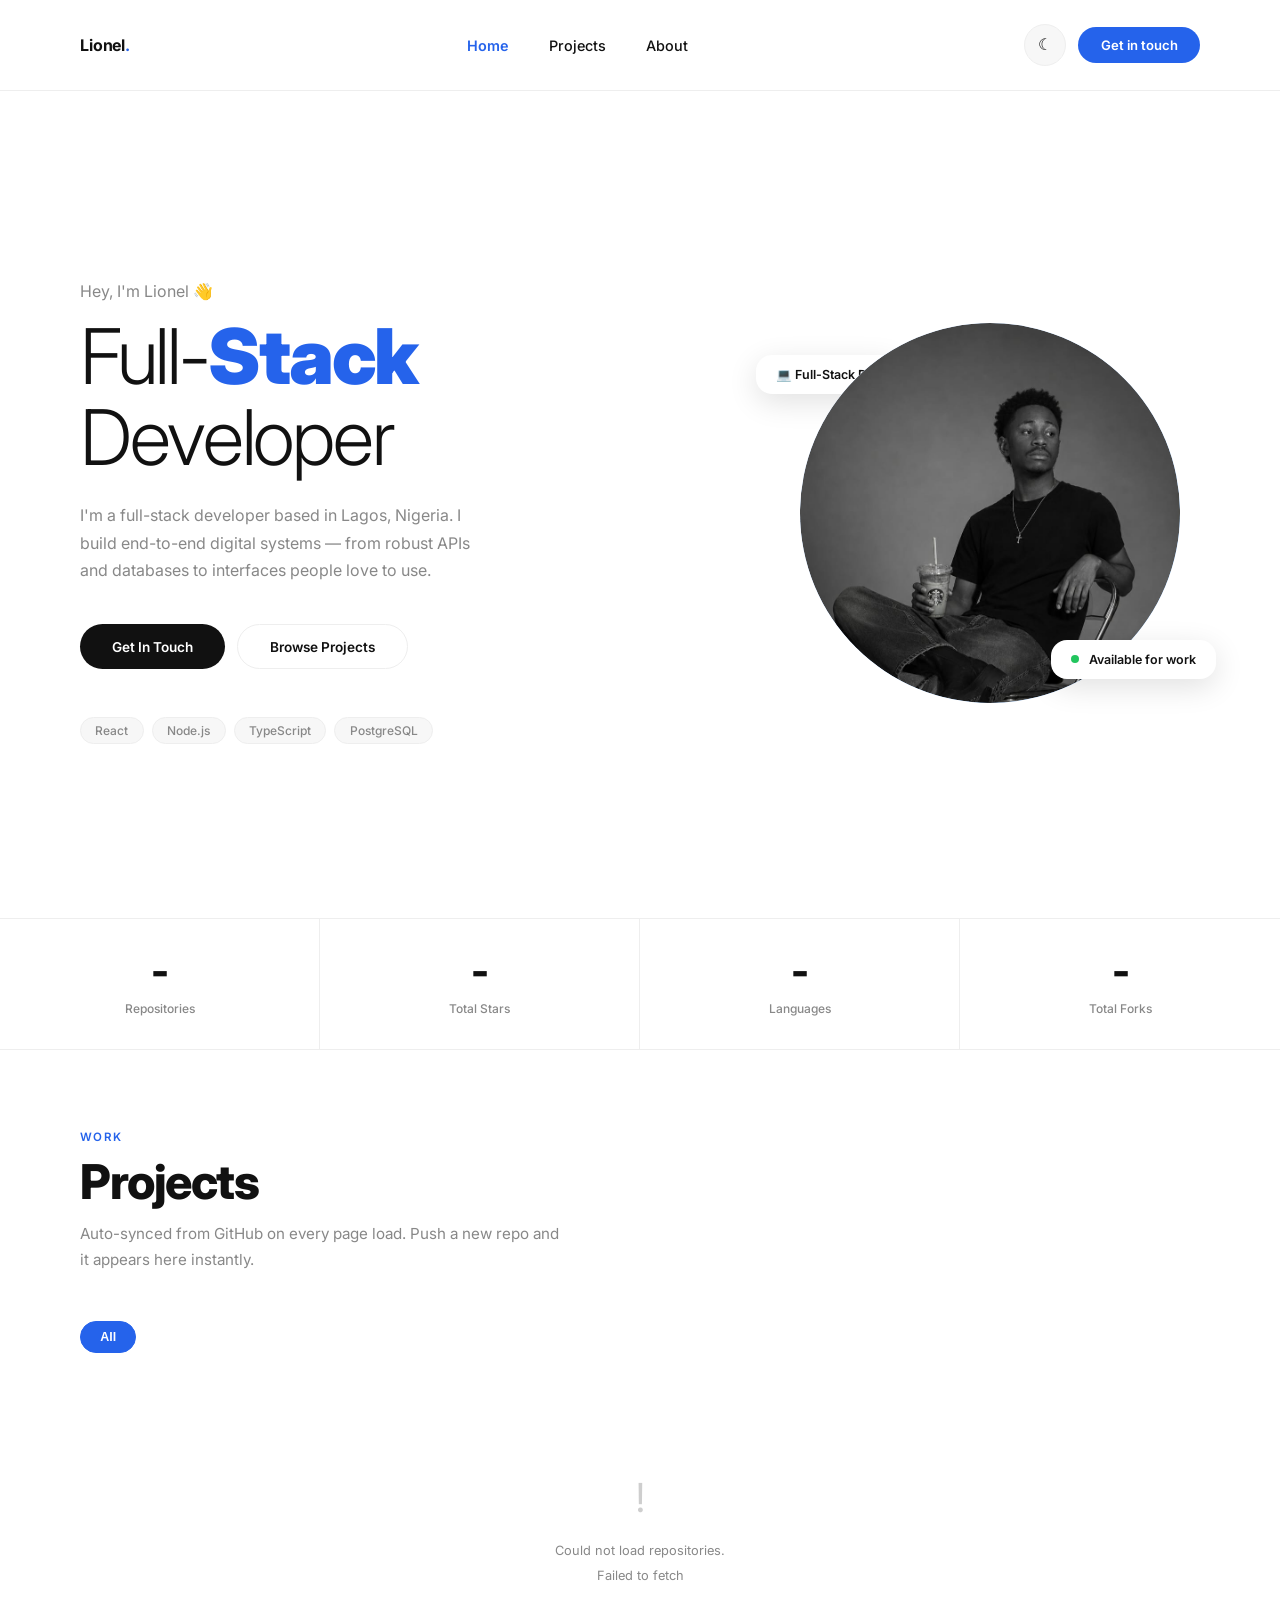
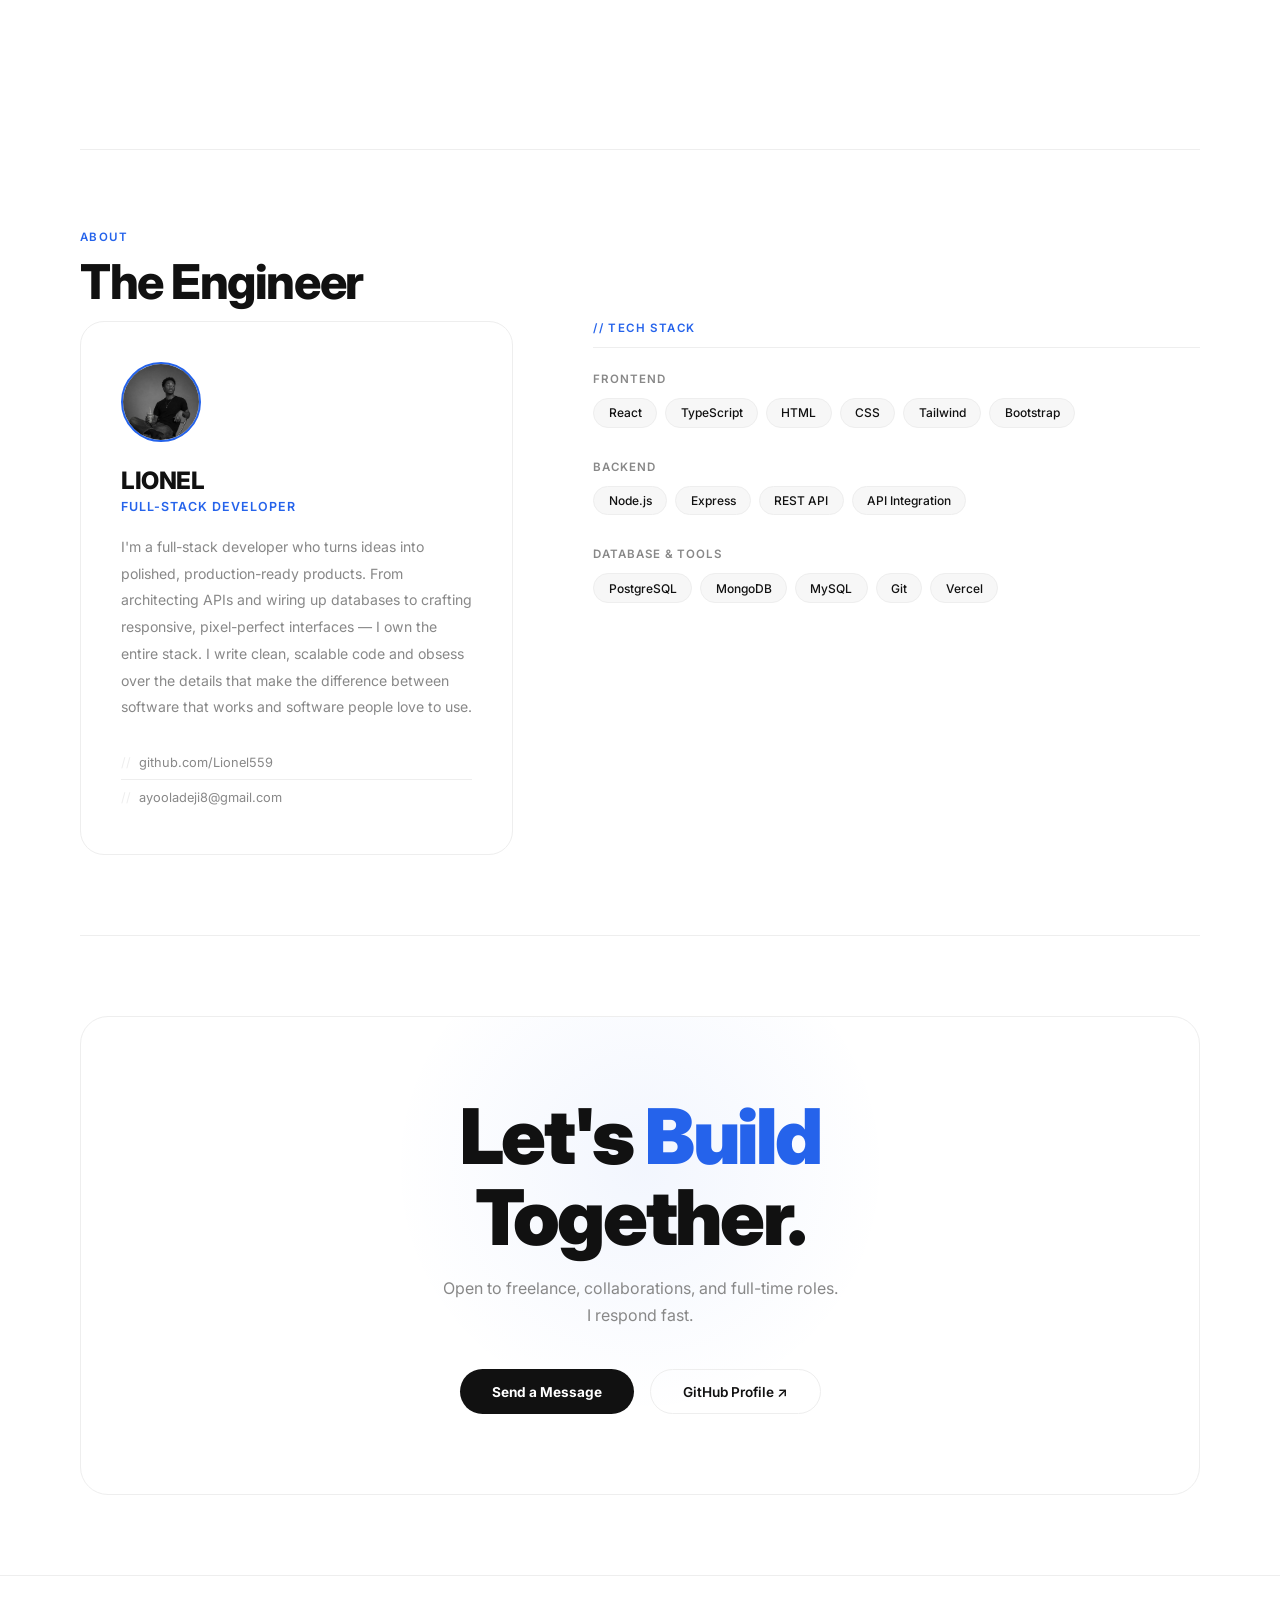
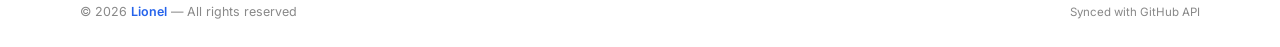
==== commit 5713592d: "new" ====
--- a/index.html
+++ b/index.html
@@ -3,369 +3,11 @@
 <head>
 <meta charset="UTF-8"/>
 <meta name="viewport" content="width=device-width,initial-scale=1"/>
+<meta name="color-scheme" content="light dark"/>
 <title>Lionel — Full-Stack Developer</title>
 <link href="https://fonts.googleapis.com/css2?family=Inter:wght@300;400;500;600;700;800;900&family=DM+Mono:wght@300;400;500&display=swap" rel="stylesheet"/>
-<style>
-*{margin:0;padding:0;box-sizing:border-box}
-:root{
-  --white:#ffffff;
-  --offwhite:#f7f7f7;
-  --black:#111111;
-  --gray:#888888;
-  --light:#eeeeee;
-  --blue:#2563eb;
-  --blue-light:#dbeafe;
-  --font:'Inter',sans-serif;
-  --mono:'DM Mono',monospace;
-}
-html{scroll-behavior:smooth}
-body{background:var(--white);color:var(--black);font-family:var(--font);overflow-x:hidden}
-
-/* NAV */
-nav{
-  display:flex;align-items:center;justify-content:space-between;
-  padding:1.5rem 5rem;
-  border-bottom:1px solid var(--light);
-  position:sticky;top:0;z-index:100;
-  background:rgba(255,255,255,0.95);
-  backdrop-filter:blur(10px);
-}
-.nav-logo{
-  font-size:1rem;font-weight:700;
-  color:var(--black);letter-spacing:-0.01em;
-}
-.nav-logo span{color:var(--blue)}
-.nav-links{display:flex;gap:2.5rem;list-style:none}
-.nav-links a{
-  font-size:0.9rem;font-weight:500;color:var(--black);
-  text-decoration:none;transition:color 0.2s;
-}
-.nav-links a.active{color:var(--blue);font-weight:600}
-.nav-links a:hover{color:var(--blue)}
-.nav-cta{
-  display:flex;align-items:center;gap:0.5rem;
-  font-size:0.82rem;font-weight:600;
-  color:var(--white);background:var(--blue);
-  padding:0.6rem 1.4rem;border-radius:100px;
-  text-decoration:none;transition:opacity 0.2s;
-}
-.nav-cta:hover{opacity:0.85}
-
-/* HERO */
-.hero{
-  display:grid;grid-template-columns:1fr 420px;
-  align-items:center;gap:3rem;
-  padding:5rem 5rem 4rem;
-  min-height:calc(100vh - 73px);
-  max-width:1400px;margin:0 auto;
-}
-.hero-left{}
-.hero-greeting{
-  font-size:1rem;font-weight:400;color:var(--gray);
-  margin-bottom:1rem;display:flex;align-items:center;gap:0.5rem;
-}
-.hero-heading{
-  font-size:clamp(3rem,6vw,5.5rem);
-  line-height:1.05;letter-spacing:-0.03em;
-  margin-bottom:1.5rem;font-weight:900;
-}
-.hero-heading .light{font-weight:300;color:var(--black)}
-.hero-heading .bold{font-weight:900;color:var(--blue)}
-.hero-desc{
-  font-size:1rem;font-weight:400;color:var(--gray);
-  line-height:1.7;max-width:420px;margin-bottom:2.5rem;
-}
-.hero-actions{display:flex;gap:0.75rem;flex-wrap:wrap;margin-bottom:3rem}
-.btn-dark{
-  display:inline-flex;align-items:center;gap:0.5rem;
-  padding:0.85rem 2rem;border-radius:100px;
-  background:var(--black);color:var(--white);
-  font-size:0.85rem;font-weight:600;text-decoration:none;
-  transition:background 0.2s;
-}
-.btn-dark:hover{background:#333}
-.btn-ghost{
-  display:inline-flex;align-items:center;gap:0.5rem;
-  padding:0.85rem 2rem;border-radius:100px;
-  background:transparent;color:var(--black);
-  font-size:0.85rem;font-weight:600;text-decoration:none;
-  border:1.5px solid var(--light);transition:border-color 0.2s;
-}
-.btn-ghost:hover{border-color:#bbb}
-.hero-tags{display:flex;gap:0.5rem;flex-wrap:wrap}
-.hero-tag{
-  font-size:0.75rem;font-weight:500;color:var(--gray);
-  padding:0.3rem 0.9rem;border-radius:100px;
-  border:1px solid var(--light);background:var(--offwhite);
-}
-
-/* PHOTO */
-.hero-right{
-  display:flex;align-items:center;justify-content:center;
-  position:relative;
-}
-.photo-bg{
-  width:380px;height:380px;border-radius:50%;
-  background:linear-gradient(135deg,#dbeafe 0%,#bfdbfe 50%,#93c5fd 100%);
-  display:flex;align-items:flex-end;justify-content:center;
-  overflow:hidden;position:relative;
-}
-.photo-bg img{
-  width:100%;height:100%;object-fit:cover;object-position:center top;
-  border-radius:50%;
-}
-.photo-badge{
-  position:absolute;bottom:1.5rem;right:-1rem;
-  background:var(--white);border-radius:16px;
-  padding:0.75rem 1.25rem;
-  box-shadow:0 8px 30px rgba(0,0,0,0.12);
-  display:flex;align-items:center;gap:0.6rem;
-  font-size:0.78rem;font-weight:600;color:var(--black);
-  white-space:nowrap;
-}
-.badge-dot{width:8px;height:8px;border-radius:50%;background:#22c55e;flex-shrink:0}
-.photo-badge2{
-  position:absolute;top:2rem;left:-1.5rem;
-  background:var(--white);border-radius:16px;
-  padding:0.75rem 1.25rem;
-  box-shadow:0 8px 30px rgba(0,0,0,0.12);
-  font-size:0.78rem;font-weight:600;color:var(--black);
-  white-space:nowrap;
-}
-
-/* STATS STRIP */
-.stats-strip{
-  border-top:1px solid var(--light);border-bottom:1px solid var(--light);
-  display:grid;grid-template-columns:repeat(4,1fr);
-  background:var(--white);
-}
-.stat-item{
-  padding:2rem;text-align:center;
-  border-right:1px solid var(--light);
-  transition:background 0.2s;
-}
-.stat-item:last-child{border-right:none}
-.stat-item:hover{background:var(--offwhite)}
-.stat-num{
-  font-size:2.5rem;font-weight:800;color:var(--black);
-  letter-spacing:-0.03em;display:block;line-height:1;margin-bottom:0.4rem;
-}
-.stat-label{font-size:0.75rem;font-weight:500;color:var(--gray)}
-
-/* MAIN */
-main{max-width:1400px;margin:0 auto;padding:0 5rem}
-section{padding:5rem 0;border-bottom:1px solid var(--light)}
-section:last-child{border-bottom:none}
-
-.section-eyebrow{
-  font-size:0.72rem;font-weight:600;letter-spacing:0.12em;
-  text-transform:uppercase;color:var(--blue);
-  margin-bottom:0.75rem;
-}
-.section-title{
-  font-size:clamp(2rem,4vw,3rem);font-weight:800;
-  letter-spacing:-0.03em;color:var(--black);
-  margin-bottom:0.75rem;line-height:1.1;
-}
-.section-sub{
-  font-size:0.95rem;color:var(--gray);font-weight:400;
-  line-height:1.7;max-width:480px;margin-bottom:3rem;
-}
-
-/* FILTER */
-.filter-bar{display:flex;gap:0.5rem;flex-wrap:wrap;margin-bottom:2.5rem}
-.filter-btn{
-  font-size:0.78rem;font-weight:600;
-  padding:0.5rem 1.2rem;border-radius:100px;
-  background:var(--offwhite);border:1.5px solid var(--light);
-  color:var(--gray);cursor:pointer;transition:all 0.2s;
-}
-.filter-btn:hover,.filter-btn.active{
-  background:var(--blue);border-color:var(--blue);color:var(--white);
-}
-
-/* PROJECTS */
-.projects-grid{
-  display:grid;grid-template-columns:repeat(auto-fill,minmax(320px,1fr));
-  gap:1.5rem;
-}
-.project-card{
-  background:var(--white);border:1.5px solid var(--light);
-  border-radius:20px;padding:1.75rem;
-  cursor:pointer;transition:all 0.25s;
-  animation:fadeUp 0.5s ease both;
-  position:relative;overflow:hidden;
-}
-.project-card:hover{
-  border-color:var(--blue);
-  box-shadow:0 12px 40px rgba(37,99,235,0.1);
-  transform:translateY(-3px);
-}
-.project-header{display:flex;align-items:flex-start;justify-content:space-between;margin-bottom:1.25rem}
-.project-icon{
-  width:44px;height:44px;border-radius:12px;
-  display:flex;align-items:center;justify-content:center;
-  font-family:var(--mono);font-size:0.65rem;font-weight:500;
-  color:var(--blue);background:var(--blue-light);
-  letter-spacing:0.05em;
-}
-.project-meta{display:flex;flex-direction:column;align-items:flex-end;gap:0.3rem}
-.star-count{font-size:0.72rem;font-weight:500;color:var(--gray);display:flex;align-items:center;gap:0.3rem}
-.star-count::before{content:"★";color:#f59e0b}
-.fork-count{font-size:0.68rem;color:var(--gray)}
-.fork-count::before{content:"⑂ "}
-.project-name{font-size:1rem;font-weight:700;color:var(--black);margin-bottom:0.5rem;letter-spacing:-0.01em}
-.project-desc{font-size:0.83rem;color:var(--gray);line-height:1.75;margin-bottom:1.25rem;min-height:3.5rem}
-.project-footer{display:flex;align-items:center;justify-content:space-between;flex-wrap:wrap;gap:0.5rem}
-.lang-badge{display:flex;align-items:center;gap:0.4rem;font-size:0.72rem;font-weight:500;color:var(--gray)}
-.lang-dot{width:8px;height:8px;border-radius:50%;background:var(--blue)}
-.project-topics{display:flex;gap:0.35rem;flex-wrap:wrap}
-.topic-tag{font-size:0.65rem;font-weight:500;padding:0.2rem 0.6rem;border-radius:100px;background:var(--offwhite);border:1px solid var(--light);color:var(--gray)}
-.view-link{font-size:0.75rem;font-weight:600;color:var(--blue);text-decoration:none;display:flex;align-items:center;gap:0.3rem;transition:gap 0.2s}
-.view-link:hover{gap:0.5rem}
-.view-link::after{content:"↗"}
-
-/* LOADING/EMPTY */
-.loading-state{grid-column:1/-1;padding:5rem 2rem;text-align:center;color:var(--gray)}
-.loader{width:36px;height:36px;margin:0 auto 1.5rem;border:2px solid var(--light);border-top-color:var(--blue);border-radius:50%;animation:spin 0.8s linear infinite}
-.loading-text{font-size:0.8rem;color:var(--gray)}
-.empty-state{grid-column:1/-1;padding:5rem;text-align:center}
-.empty-icon{font-size:2.5rem;opacity:0.2;margin-bottom:1rem}
-.empty-text{font-size:0.8rem;color:var(--gray);line-height:2}
-
-/* ABOUT */
-.about-layout{display:grid;grid-template-columns:1fr 1.4fr;gap:5rem;align-items:start}
-.about-card{
-  background:var(--white);border:1.5px solid var(--light);
-  border-radius:24px;padding:2.5rem;
-}
-.avatar-ring{
-  width:80px;height:80px;border-radius:50%;
-  border:2px solid var(--blue);
-  display:flex;align-items:center;justify-content:center;
-  margin-bottom:1.5rem;
-  font-size:1.8rem;font-weight:800;
-  color:var(--blue);background:var(--blue-light);
-  overflow:hidden;
-}
-.avatar-ring img{width:100%;height:100%;object-fit:cover;object-position:top}
-.about-name{font-size:1.5rem;font-weight:800;letter-spacing:-0.02em;margin-bottom:0.25rem}
-.about-role{font-size:0.78rem;font-weight:600;letter-spacing:0.08em;text-transform:uppercase;color:var(--blue);margin-bottom:1.25rem}
-.about-bio{font-size:0.88rem;color:var(--gray);line-height:1.9;margin-bottom:1.5rem}
-.about-links{display:flex;flex-direction:column;gap:0}
-.about-link{
-  font-size:0.8rem;color:var(--gray);text-decoration:none;
-  display:flex;align-items:center;gap:0.5rem;
-  padding:0.6rem 0;border-bottom:1px solid var(--light);
-  transition:color 0.2s;
-}
-.about-link:last-child{border-bottom:none}
-.about-link:hover{color:var(--blue)}
-.about-link span{color:var(--light)}
-
-.skills-section h3{
-  font-size:0.72rem;font-weight:600;letter-spacing:0.12em;text-transform:uppercase;
-  color:var(--blue);margin-bottom:1.5rem;
-  padding-bottom:0.75rem;border-bottom:1px solid var(--light);
-}
-.skill-group{margin-bottom:2rem}
-.skill-group-label{font-size:0.72rem;font-weight:600;color:var(--gray);text-transform:uppercase;letter-spacing:0.08em;margin-bottom:0.75rem}
-.skills-grid{display:flex;flex-wrap:wrap;gap:0.5rem}
-.skill-chip{
-  font-size:0.75rem;font-weight:500;
-  padding:0.4rem 0.9rem;border-radius:100px;
-  background:var(--offwhite);border:1.5px solid var(--light);
-  color:var(--black);transition:all 0.2s;cursor:default;
-}
-.skill-chip:hover{background:var(--blue-light);border-color:var(--blue);color:var(--blue)}
-
-/* CONTACT */
-.contact-wrap{
-  background:var(--white);border-radius:28px;border:1.5px solid var(--light);
-  padding:5rem 3rem;text-align:center;
-  position:relative;overflow:hidden;
-}
-.contact-wrap::before{
-  content:"";position:absolute;top:-100px;left:50%;transform:translateX(-50%);
-  width:500px;height:500px;border-radius:50%;
-  background:radial-gradient(circle,rgba(37,99,235,0.06) 0%,transparent 70%);
-  pointer-events:none;
-}
-.contact-title{
-  font-size:clamp(2.5rem,6vw,5rem);font-weight:900;
-  letter-spacing:-0.03em;color:var(--black);
-  margin-bottom:1rem;position:relative;z-index:1;line-height:1.05;
-}
-.contact-title span{color:var(--blue)}
-.contact-sub{font-size:1rem;color:var(--gray);margin-bottom:2.5rem;position:relative;z-index:1;line-height:1.7}
-.contact-actions{display:flex;gap:1rem;justify-content:center;flex-wrap:wrap;position:relative;z-index:1}
-.btn-white{
-  display:inline-flex;align-items:center;gap:0.5rem;
-  padding:0.85rem 2rem;border-radius:100px;
-  background:var(--black);color:var(--white);
-  font-size:0.85rem;font-weight:700;text-decoration:none;
-  transition:opacity 0.2s;
-}
-.btn-white:hover{opacity:0.8}
-.btn-outline-white{
-  display:inline-flex;align-items:center;gap:0.5rem;
-  padding:0.85rem 2rem;border-radius:100px;
-  background:transparent;color:var(--black);
-  font-size:0.85rem;font-weight:600;text-decoration:none;
-  border:1.5px solid var(--light);transition:border-color 0.2s;
-}
-.btn-outline-white:hover{border-color:var(--black)}
-
-/* FOOTER */
-footer{
-  border-top:1px solid var(--light);
-  padding:1.75rem 5rem;
-  display:flex;align-items:center;justify-content:space-between;
-  background:var(--white);
-}
-.footer-copy{font-size:0.78rem;color:var(--gray)}
-.footer-copy em{color:var(--blue);font-style:normal;font-weight:600}
-.footer-sync{font-size:0.72rem;color:var(--gray)}
-
-/* LANG COLORS */
-.l-js .lang-dot{background:#f7df1e}
-.l-ts .lang-dot{background:#3178c6}
-.l-py .lang-dot{background:#3572a5}
-.l-go .lang-dot{background:#00add8}
-.l-rs .lang-dot{background:#dea584}
-.l-java .lang-dot{background:#b07219}
-.l-php .lang-dot{background:#4f5d95}
-.l-rb .lang-dot{background:#701516}
-.l-html .lang-dot{background:#e34c26}
-.l-css .lang-dot{background:#563d7c}
-.l-sh .lang-dot{background:#89e051}
-.l-c .lang-dot{background:#555}
-.l-kt .lang-dot{background:#a97bff}
-.l-dart .lang-dot{background:#00b4ab}
-.l-vue .lang-dot{background:#41b883}
-.l-svelte .lang-dot{background:#ff3e00}
-
-@keyframes fadeUp{from{opacity:0;transform:translateY(20px)}to{opacity:1;transform:translateY(0)}}
-@keyframes spin{to{transform:rotate(360deg)}}
-
-@media(max-width:900px){
-  nav{padding:1.25rem 1.5rem}
-  .nav-links{display:none}
-  .hero{grid-template-columns:1fr;padding:3rem 1.5rem 2rem;text-align:center;gap:2rem}
-  .hero-right{order:-1}
-  .photo-bg{width:220px;height:220px}
-  .photo-badge,.photo-badge2{display:none}
-  .hero-desc{margin:0 auto 2rem}
-  .hero-actions{justify-content:center}
-  .hero-tags{justify-content:center}
-  .stats-strip{grid-template-columns:repeat(2,1fr)}
-  .stat-item:nth-child(2){border-right:none}
-  .stat-item:nth-child(3){border-right:1px solid var(--light)}
-  main{padding:0 1.5rem}
-  .about-layout{grid-template-columns:1fr}
-  footer{padding:1.5rem;flex-direction:column;gap:0.5rem;text-align:center}
-}
-</style>
+<script src="js/theme.js"></script>
+<link rel="stylesheet" href="css/style.css"/>
 </head>
 <body>
 
@@ -377,7 +19,12 @@
     <li><a href="#projects">Projects</a></li>
     <li><a href="#about">About</a></li>
   </ul>
-  <a href="mailto:ayooladeji8@gmail.com" class="nav-cta">Get in touch</a>
+  <div class="nav-actions">
+    <button class="theme-toggle" id="theme-toggle" type="button" aria-label="Switch theme" aria-pressed="false">
+      <span id="theme-toggle-icon" aria-hidden="true">&#9790;</span>
+    </button>
+    <a href="mailto:ayooladeji8@gmail.com" class="nav-cta">Get in touch</a>
+  </div>
 </nav>
 
 <!-- HERO -->
@@ -439,7 +86,7 @@
   <h2 class="section-title">Projects</h2>
   <p class="section-sub">Auto-synced from GitHub on every page load. Push a new repo and it appears here instantly.</p>
   <div class="filter-bar" id="filter-bar">
-    <button class="filter-btn active" data-filter="all" onclick="filterProjects('all',this)">All</button>
+    <button class="filter-btn active" type="button" data-filter="all">All</button>
   </div>
   <div class="projects-grid" id="projects-grid">
     <div class="loading-state">
@@ -500,7 +147,7 @@
           <span class="skill-chip">Vercel</span>
         </div>
       </div>
-      <div class="skill-group" id="detected-langs-wrap" style="display:none">
+      <div class="skill-group" id="detected-langs-wrap">
         <div class="skill-group-label">Detected from GitHub</div>
         <div class="skills-grid" id="detected-langs"></div>
       </div>
@@ -509,7 +156,7 @@
 </section>
 
 <!-- CONTACT -->
-<section id="contact" style="border-bottom:none">
+<section id="contact">
   <div class="contact-wrap">
     <div class="contact-title">Let's <span>Build</span><br>Together.</div>
     <p class="contact-sub">Open to freelance, collaborations, and full-time roles.<br>I respond fast.</p>
@@ -526,90 +173,7 @@
   <div class="footer-sync" id="footer-sync">Synced with GitHub API</div>
 </footer>
 
-<script>
-const GITHUB_USER = "Lionel559";
-let allRepos = [];
-
-const LANG_SHORT={JavaScript:"JS",TypeScript:"TS",Python:"PY",Go:"GO",Rust:"RS",Java:"JV",PHP:"PHP",Ruby:"RB",HTML:"HT",CSS:"CS",Shell:"SH",C:"C","C++":"C+",Kotlin:"KT",Dart:"DT",Vue:"VU",Svelte:"SV",default:"{ }"};
-const LANG_CLASS={JavaScript:"l-js",TypeScript:"l-ts",Python:"l-py",Go:"l-go",Rust:"l-rs",Java:"l-java",PHP:"l-php",Ruby:"l-rb",HTML:"l-html",CSS:"l-css",Shell:"l-sh",C:"l-c","C++":"l-c",Kotlin:"l-kt",Dart:"l-dart",Vue:"l-vue",Svelte:"l-svelte"};
-function langIcon(l){return LANG_SHORT[l]||LANG_SHORT.default}
-function langClass(l){return LANG_CLASS[l]||""}
-function fmt(n){if(n>=1000)return(n/1000).toFixed(1)+"k";return n}
-
-async function loadGitHub(){
-  try{
-    const [userRes,reposRes]=await Promise.all([
-      fetch("https://api.github.com/users/"+GITHUB_USER),
-      fetch("https://api.github.com/users/"+GITHUB_USER+"/repos?sort=updated&per_page=100&type=owner")
-    ]);
-    if(!userRes.ok)throw new Error("User not found");
-    const user=await userRes.json();
-    const repos=(await reposRes.json()).filter(r=>!r.fork);
-    repos.sort((a,b)=>(b.stargazers_count-a.stargazers_count)||new Date(b.updated_at)-new Date(a.updated_at));
-    allRepos=repos;
-    const totalStars=repos.reduce((s,r)=>s+r.stargazers_count,0);
-    const totalForks=repos.reduce((s,r)=>s+r.forks_count,0);
-    const langs=[...new Set(repos.map(r=>r.language).filter(Boolean))];
-    document.getElementById("stat-repos").textContent=fmt(repos.length);
-    document.getElementById("stat-stars").textContent=fmt(totalStars);
-    document.getElementById("stat-langs").textContent=langs.length;
-    document.getElementById("stat-forks").textContent=fmt(totalForks);
-    if(user.bio){document.querySelector(".about-bio").textContent=user.bio}
-    const filterBar=document.getElementById("filter-bar");
-    langs.slice(0,8).forEach(lang=>{
-      const btn=document.createElement("button");
-      btn.className="filter-btn";btn.dataset.filter=lang;btn.textContent=lang;
-      btn.onclick=function(){filterProjects(lang,this)};
-      filterBar.appendChild(btn);
-    });
-    if(langs.length){
-      const wrap=document.getElementById("detected-langs-wrap");
-      const grid=document.getElementById("detected-langs");
-      wrap.style.display="block";
-      langs.forEach(l=>{const chip=document.createElement("span");chip.className="skill-chip";chip.textContent=l;grid.appendChild(chip)});
-    }
-    document.getElementById("footer-sync").textContent="Synced "+new Date().toLocaleString("en",{dateStyle:"medium",timeStyle:"short"});
-    renderProjects(repos);
-  }catch(e){
-    document.getElementById("projects-grid").innerHTML='<div class="empty-state"><div class="empty-icon">⚠</div><div class="empty-text">Could not load repositories.<br>'+e.message+'</div></div>';
-    ["stat-repos","stat-stars","stat-langs","stat-forks"].forEach(id=>document.getElementById(id).textContent="—");
-  }
-}
-
-function renderProjects(repos){
-  const grid=document.getElementById("projects-grid");
-  if(!repos.length){grid.innerHTML='<div class="empty-state"><div class="empty-icon">{ }</div><div class="empty-text">No repositories found.</div></div>';return}
-  grid.innerHTML=repos.map((r,i)=>{
-    const lang=r.language||"";
-    const lc=langClass(lang);
-    const topics=(r.topics||[]).slice(0,3);
-    const desc=r.description||"No description provided.";
-    return'<div class="project-card '+lc+'" style="animation-delay:'+i*0.04+'s" onclick="window.open(\''+r.html_url+'\',\'_blank\')">'+
-      '<div class="project-header">'+
-      '<div class="project-icon">'+langIcon(lang)+'</div>'+
-      '<div class="project-meta">'+
-      '<div class="star-count">'+fmt(r.stargazers_count)+'</div>'+
-      (r.forks_count?'<div class="fork-count">'+fmt(r.forks_count)+'</div>':'')+
-      '</div></div>'+
-      '<div class="project-name">'+r.name+'</div>'+
-      '<div class="project-desc">'+desc+'</div>'+
-      '<div class="project-footer">'+
-      '<div style="display:flex;flex-direction:column;gap:0.4rem">'+
-      (lang?'<div class="lang-badge"><div class="lang-dot"></div>'+lang+'</div>':'')+
-      (topics.length?'<div class="project-topics">'+topics.map(t=>'<span class="topic-tag">'+t+'</span>').join("")+'</div>':'')+
-      '</div>'+
-      '<a class="view-link" href="'+r.html_url+'" target="_blank" onclick="event.stopPropagation()">View repo</a>'+
-      '</div></div>';
-  }).join("");
-}
-
-function filterProjects(filter,btn){
-  document.querySelectorAll(".filter-btn").forEach(b=>b.classList.remove("active"));
-  btn.classList.add("active");
-  renderProjects(filter==="all"?allRepos:allRepos.filter(r=>r.language===filter));
-}
-
-loadGitHub();
-</script>
+<script src="js/projects.js"></script>
+<script src="js/main.js"></script>
 </body>
 </html>
--- a/css/style.css
+++ b/css/style.css
@@ -0,0 +1,476 @@
+*{margin:0;padding:0;box-sizing:border-box}
+:root{
+  --bg:#ffffff;
+  --surface:#ffffff;
+  --surface-alt:#f7f7f7;
+  --text:#111111;
+  --muted:#888888;
+  --border:#eeeeee;
+  --blue:#2563eb;
+  --blue-light:#dbeafe;
+  --on-blue:#ffffff;
+  --button-bg:#111111;
+  --button-text:#ffffff;
+  --button-hover:#333333;
+  --nav-bg:rgba(255,255,255,0.95);
+  --shadow:rgba(0,0,0,0.12);
+  --blue-shadow:rgba(37,99,235,0.1);
+  --blue-radial:rgba(37,99,235,0.06);
+  --white:var(--surface);
+  --offwhite:var(--surface-alt);
+  --black:var(--text);
+  --gray:var(--muted);
+  --light:var(--border);
+  --font:'Inter',sans-serif;
+  --mono:'DM Mono',monospace;
+}
+
+:root[data-theme="dark"]{
+  --bg:#0f1218;
+  --surface:#151a22;
+  --surface-alt:#1d2430;
+  --text:#f4f7fb;
+  --muted:#a4adba;
+  --border:#2b3442;
+  --blue-light:rgba(37,99,235,0.18);
+  --button-bg:#f4f7fb;
+  --button-text:#0f1218;
+  --button-hover:#dbeafe;
+  --nav-bg:rgba(15,18,24,0.92);
+  --shadow:rgba(0,0,0,0.32);
+  --blue-shadow:rgba(37,99,235,0.22);
+  --blue-radial:rgba(37,99,235,0.14);
+}
+
+html{background:var(--bg);scroll-behavior:smooth}
+body{background:var(--bg);color:var(--text);font-family:var(--font);overflow-x:hidden;transition:background 0.2s,color 0.2s}
+
+/* NAV */
+nav{
+  display:flex;align-items:center;justify-content:space-between;
+  padding:1.5rem 5rem;
+  border-bottom:1px solid var(--light);
+  position:sticky;top:0;z-index:100;
+  background:var(--nav-bg);
+  backdrop-filter:blur(10px);
+}
+.nav-logo{
+  font-size:1rem;font-weight:700;
+  color:var(--black);letter-spacing:-0.01em;
+}
+.nav-logo span{color:var(--blue)}
+.nav-links{display:flex;gap:2.5rem;list-style:none}
+.nav-links a{
+  font-size:0.9rem;font-weight:500;color:var(--black);
+  text-decoration:none;transition:color 0.2s;
+}
+.nav-links a.active{color:var(--blue);font-weight:600}
+.nav-links a:hover{color:var(--blue)}
+.nav-actions{display:flex;align-items:center;gap:0.75rem}
+.theme-toggle{
+  width:42px;height:42px;border-radius:50%;
+  border:1.5px solid var(--light);
+  background:var(--offwhite);color:var(--black);
+  display:inline-flex;align-items:center;justify-content:center;
+  font-size:1rem;line-height:1;cursor:pointer;
+  transition:background 0.2s,border-color 0.2s,color 0.2s,transform 0.2s,opacity 0.2s;
+}
+.theme-toggle:hover{border-color:var(--blue);color:var(--blue);transform:translateY(-1px)}
+.theme-toggle:focus-visible{outline:3px solid var(--blue-light);outline-offset:3px}
+.nav-cta{
+  display:flex;align-items:center;gap:0.5rem;
+  font-size:0.82rem;font-weight:600;
+  color:var(--on-blue);background:var(--blue);
+  padding:0.6rem 1.4rem;border-radius:100px;
+  text-decoration:none;transition:opacity 0.2s;
+}
+.nav-cta:hover{opacity:0.85}
+
+/* HERO */
+.hero{
+  background:var(--bg);
+  display:grid;grid-template-columns:1fr 420px;
+  align-items:center;gap:3rem;
+  padding:5rem 5rem 4rem;
+  min-height:calc(100vh - 73px);
+  max-width:1400px;margin:0 auto;
+}
+.hero-left{}
+.hero-greeting{
+  font-size:1rem;font-weight:400;color:var(--gray);
+  margin-bottom:1rem;display:flex;align-items:center;gap:0.5rem;
+}
+.hero-heading{
+  font-size:clamp(3rem,6vw,5.5rem);
+  line-height:1.05;letter-spacing:-0.03em;
+  margin-bottom:1.5rem;font-weight:900;
+}
+.hero-heading .light{font-weight:300;color:var(--black)}
+.hero-heading .bold{font-weight:900;color:var(--blue)}
+.hero-desc{
+  font-size:1rem;font-weight:400;color:var(--gray);
+  line-height:1.7;max-width:420px;margin-bottom:2.5rem;
+}
+.hero-actions{display:flex;gap:0.75rem;flex-wrap:wrap;margin-bottom:3rem}
+.btn-dark{
+  display:inline-flex;align-items:center;gap:0.5rem;
+  padding:0.85rem 2rem;border-radius:100px;
+  background:var(--button-bg);color:var(--button-text);
+  font-size:0.85rem;font-weight:600;text-decoration:none;
+  transition:background 0.2s;
+}
+.btn-dark:hover{background:var(--button-hover)}
+.btn-ghost{
+  display:inline-flex;align-items:center;gap:0.5rem;
+  padding:0.85rem 2rem;border-radius:100px;
+  background:transparent;color:var(--black);
+  font-size:0.85rem;font-weight:600;text-decoration:none;
+  border:1.5px solid var(--light);transition:border-color 0.2s;
+}
+.btn-ghost:hover{border-color:var(--muted)}
+.hero-tags{display:flex;gap:0.5rem;flex-wrap:wrap}
+.hero-tag{
+  font-size:0.75rem;font-weight:500;color:var(--gray);
+  padding:0.3rem 0.9rem;border-radius:100px;
+  border:1px solid var(--light);background:var(--offwhite);
+}
+
+/* PHOTO */
+.hero-right{
+  display:flex;align-items:center;justify-content:center;
+  position:relative;
+}
+.photo-bg{
+  width:380px;height:380px;border-radius:50%;
+  background:linear-gradient(135deg,#dbeafe 0%,#bfdbfe 50%,#93c5fd 100%);
+  display:flex;align-items:flex-end;justify-content:center;
+  overflow:hidden;position:relative;
+}
+.photo-bg img{
+  width:100%;height:100%;object-fit:cover;object-position:center top;
+  border-radius:50%;
+}
+.photo-badge{
+  position:absolute;bottom:1.5rem;right:-1rem;
+  background:var(--white);border-radius:16px;
+  padding:0.75rem 1.25rem;
+  box-shadow:0 8px 30px var(--shadow);
+  display:flex;align-items:center;gap:0.6rem;
+  font-size:0.78rem;font-weight:600;color:var(--black);
+  white-space:nowrap;
+}
+.badge-dot{width:8px;height:8px;border-radius:50%;background:#22c55e;flex-shrink:0}
+.photo-badge2{
+  position:absolute;top:2rem;left:-1.5rem;
+  background:var(--white);border-radius:16px;
+  padding:0.75rem 1.25rem;
+  box-shadow:0 8px 30px var(--shadow);
+  font-size:0.78rem;font-weight:600;color:var(--black);
+  white-space:nowrap;
+}
+
+/* STATS STRIP */
+.stats-strip{
+  border-top:1px solid var(--light);border-bottom:1px solid var(--light);
+  display:grid;grid-template-columns:repeat(4,1fr);
+  background:var(--white);
+}
+.stat-item{
+  padding:2rem;text-align:center;
+  border-right:1px solid var(--light);
+  transition:background 0.2s;
+}
+.stat-item:last-child{border-right:none}
+.stat-item:hover{background:var(--offwhite)}
+.stat-num{
+  font-size:2.5rem;font-weight:800;color:var(--black);
+  letter-spacing:-0.03em;display:block;line-height:1;margin-bottom:0.4rem;
+}
+.stat-label{font-size:0.75rem;font-weight:500;color:var(--gray)}
+
+/* MAIN */
+main{max-width:1400px;margin:0 auto;padding:0 5rem}
+section{padding:5rem 0;border-bottom:1px solid var(--light)}
+section:last-child{border-bottom:none}
+
+.section-eyebrow{
+  font-size:0.72rem;font-weight:600;letter-spacing:0.12em;
+  text-transform:uppercase;color:var(--blue);
+  margin-bottom:0.75rem;
+}
+.section-title{
+  font-size:clamp(2rem,4vw,3rem);font-weight:800;
+  letter-spacing:-0.03em;color:var(--black);
+  margin-bottom:0.75rem;line-height:1.1;
+}
+.section-sub{
+  font-size:0.95rem;color:var(--gray);font-weight:400;
+  line-height:1.7;max-width:480px;margin-bottom:3rem;
+}
+
+/* FILTER */
+.filter-bar{display:flex;gap:0.5rem;flex-wrap:wrap;margin-bottom:2.5rem}
+.filter-btn{
+  font-size:0.78rem;font-weight:600;
+  padding:0.5rem 1.2rem;border-radius:100px;
+  background:var(--offwhite);border:1.5px solid var(--light);
+  color:var(--gray);cursor:pointer;transition:all 0.2s;
+}
+.filter-btn:hover,.filter-btn.active{
+  background:var(--blue);border-color:var(--blue);color:var(--on-blue);
+}
+
+/* PROJECTS */
+.projects-grid{
+  display:grid;grid-template-columns:repeat(auto-fill,minmax(320px,1fr));
+  gap:1.5rem;
+}
+.project-card{
+  background:var(--white);border:1.5px solid var(--light);
+  border-radius:20px;padding:1.75rem;
+  cursor:pointer;transition:transform 0.25s,border-color 0.25s,box-shadow 0.25s,background 0.25s;
+  animation:fadeUp 0.5s ease both;
+  position:relative;overflow:hidden;
+  display:flex;flex-direction:column;min-height:100%;
+}
+.project-card:hover{
+  border-color:var(--blue);
+  box-shadow:0 16px 44px var(--blue-shadow);
+  transform:translateY(-5px);
+}
+.project-card:hover .project-icon{transform:translateY(-1px);background:var(--blue);color:var(--on-blue)}
+.project-header{display:flex;align-items:flex-start;justify-content:space-between;margin-bottom:1.25rem}
+.project-icon{
+  width:44px;height:44px;border-radius:12px;
+  display:flex;align-items:center;justify-content:center;
+  font-family:var(--mono);font-size:0.65rem;font-weight:500;
+  color:var(--blue);background:var(--blue-light);
+  letter-spacing:0.05em;
+  transition:background 0.25s,color 0.25s,transform 0.25s;
+}
+.project-meta{display:flex;flex-direction:column;align-items:flex-end;gap:0.3rem}
+.star-count{font-size:0.72rem;font-weight:500;color:var(--gray);display:flex;align-items:center;gap:0.3rem}
+.star-count::before{content:"★";color:#f59e0b}
+.fork-count{font-size:0.68rem;color:var(--gray)}
+.fork-count::before{content:"⑂ "}
+.project-name{font-size:1rem;font-weight:700;color:var(--black);margin-bottom:0.5rem;letter-spacing:-0.01em}
+.project-desc{font-size:0.83rem;color:var(--gray);line-height:1.75;margin-bottom:1.25rem;min-height:3.5rem}
+.project-footer{display:flex;align-items:flex-end;justify-content:space-between;flex-wrap:wrap;gap:1rem;margin-top:auto}
+.project-info{display:flex;flex-direction:column;gap:0.4rem;min-width:0}
+.lang-badge{display:flex;align-items:center;gap:0.4rem;font-size:0.72rem;font-weight:500;color:var(--gray)}
+.lang-dot{width:8px;height:8px;border-radius:50%;background:var(--blue)}
+.project-topics{display:flex;gap:0.35rem;flex-wrap:wrap}
+.topic-tag{font-size:0.65rem;font-weight:500;padding:0.2rem 0.6rem;border-radius:100px;background:var(--offwhite);border:1px solid var(--light);color:var(--gray)}
+.project-actions{display:flex;align-items:center;justify-content:flex-end;gap:0.5rem;flex-wrap:wrap;margin-left:auto}
+.project-action{
+  display:inline-flex;align-items:center;justify-content:center;
+  min-height:34px;padding:0.45rem 0.8rem;border-radius:100px;
+  border:1.5px solid var(--light);background:var(--offwhite);
+  color:var(--blue);font-size:0.72rem;font-weight:700;text-decoration:none;
+  transition:background 0.2s,border-color 0.2s,color 0.2s,transform 0.2s;
+}
+.project-action:hover{background:var(--blue);border-color:var(--blue);color:var(--on-blue);transform:translateY(-1px)}
+.project-action-live{background:var(--blue);border-color:var(--blue);color:var(--on-blue)}
+.project-action-live:hover{opacity:0.88}
+.view-link{font-size:0.75rem;font-weight:600;color:var(--blue);text-decoration:none;display:flex;align-items:center;gap:0.3rem;transition:gap 0.2s}
+.view-link:hover{gap:0.5rem}
+.view-link::after{content:"↗"}
+
+.star-count::before{content:"\2605"}
+.fork-count::before{content:"\2442 "}
+.view-link::after{content:"\2197"}
+
+/* LOADING/EMPTY */
+.loading-state{grid-column:1/-1;padding:5rem 2rem;text-align:center;color:var(--gray)}
+.loader{width:36px;height:36px;margin:0 auto 1.5rem;border:2px solid var(--light);border-top-color:var(--blue);border-radius:50%;animation:spin 0.8s linear infinite}
+.loading-text{font-size:0.8rem;color:var(--gray)}
+.empty-state{grid-column:1/-1;padding:5rem;text-align:center}
+.empty-icon{font-size:2.5rem;opacity:0.2;margin-bottom:1rem}
+.empty-text{font-size:0.8rem;color:var(--gray);line-height:2}
+
+/* ABOUT */
+.about-layout{display:grid;grid-template-columns:1fr 1.4fr;gap:5rem;align-items:start}
+.about-card{
+  background:var(--white);border:1.5px solid var(--light);
+  border-radius:24px;padding:2.5rem;
+}
+.avatar-ring{
+  width:80px;height:80px;border-radius:50%;
+  border:2px solid var(--blue);
+  display:flex;align-items:center;justify-content:center;
+  margin-bottom:1.5rem;
+  font-size:1.8rem;font-weight:800;
+  color:var(--blue);background:var(--blue-light);
+  overflow:hidden;
+}
+.avatar-ring img{width:100%;height:100%;object-fit:cover;object-position:top}
+.about-name{font-size:1.5rem;font-weight:800;letter-spacing:-0.02em;margin-bottom:0.25rem}
+.about-role{font-size:0.78rem;font-weight:600;letter-spacing:0.08em;text-transform:uppercase;color:var(--blue);margin-bottom:1.25rem}
+.about-bio{font-size:0.88rem;color:var(--gray);line-height:1.9;margin-bottom:1.5rem}
+.about-links{display:flex;flex-direction:column;gap:0}
+.about-link{
+  font-size:0.8rem;color:var(--gray);text-decoration:none;
+  display:flex;align-items:center;gap:0.5rem;
+  padding:0.6rem 0;border-bottom:1px solid var(--light);
+  transition:color 0.2s;
+}
+.about-link:last-child{border-bottom:none}
+.about-link:hover{color:var(--blue)}
+.about-link span{color:var(--light)}
+
+.skills-section h3{
+  font-size:0.72rem;font-weight:600;letter-spacing:0.12em;text-transform:uppercase;
+  color:var(--blue);margin-bottom:1.5rem;
+  padding-bottom:0.75rem;border-bottom:1px solid var(--light);
+}
+.skill-group{margin-bottom:2rem}
+#detected-langs-wrap{display:none}
+.skill-group-label{font-size:0.72rem;font-weight:600;color:var(--gray);text-transform:uppercase;letter-spacing:0.08em;margin-bottom:0.75rem}
+.skills-grid{display:flex;flex-wrap:wrap;gap:0.5rem}
+.skill-chip{
+  font-size:0.75rem;font-weight:500;
+  padding:0.4rem 0.9rem;border-radius:100px;
+  background:var(--offwhite);border:1.5px solid var(--light);
+  color:var(--black);transition:all 0.2s;cursor:default;
+}
+.skill-chip:hover{background:var(--blue-light);border-color:var(--blue);color:var(--blue)}
+
+/* CONTACT */
+.contact-wrap{
+  background:var(--white);border-radius:28px;border:1.5px solid var(--light);
+  padding:5rem 3rem;text-align:center;
+  position:relative;overflow:hidden;
+}
+.contact-wrap::before{
+  content:"";position:absolute;top:-100px;left:50%;transform:translateX(-50%);
+  width:500px;height:500px;border-radius:50%;
+  background:radial-gradient(circle,var(--blue-radial) 0%,transparent 70%);
+  pointer-events:none;
+}
+.contact-title{
+  font-size:clamp(2.5rem,6vw,5rem);font-weight:900;
+  letter-spacing:-0.03em;color:var(--black);
+  margin-bottom:1rem;position:relative;z-index:1;line-height:1.05;
+}
+.contact-title span{color:var(--blue)}
+.contact-sub{font-size:1rem;color:var(--gray);margin-bottom:2.5rem;position:relative;z-index:1;line-height:1.7}
+.contact-actions{display:flex;gap:1rem;justify-content:center;flex-wrap:wrap;position:relative;z-index:1}
+.btn-white{
+  display:inline-flex;align-items:center;gap:0.5rem;
+  padding:0.85rem 2rem;border-radius:100px;
+  background:var(--button-bg);color:var(--button-text);
+  font-size:0.85rem;font-weight:700;text-decoration:none;
+  transition:opacity 0.2s;
+}
+.btn-white:hover{opacity:0.8}
+.btn-outline-white{
+  display:inline-flex;align-items:center;gap:0.5rem;
+  padding:0.85rem 2rem;border-radius:100px;
+  background:transparent;color:var(--black);
+  font-size:0.85rem;font-weight:600;text-decoration:none;
+  border:1.5px solid var(--light);transition:border-color 0.2s;
+}
+.btn-outline-white:hover{border-color:var(--black)}
+
+/* FOOTER */
+footer{
+  border-top:1px solid var(--light);
+  padding:1.75rem 5rem;
+  display:flex;align-items:center;justify-content:space-between;
+  background:var(--white);
+}
+.footer-copy{font-size:0.78rem;color:var(--gray)}
+.footer-copy em{color:var(--blue);font-style:normal;font-weight:600}
+.footer-sync{font-size:0.72rem;color:var(--gray)}
+
+/* LANG COLORS */
+.l-js .lang-dot{background:#f7df1e}
+.l-ts .lang-dot{background:#3178c6}
+.l-py .lang-dot{background:#3572a5}
+.l-go .lang-dot{background:#00add8}
+.l-rs .lang-dot{background:#dea584}
+.l-java .lang-dot{background:#b07219}
+.l-php .lang-dot{background:#4f5d95}
+.l-rb .lang-dot{background:#701516}
+.l-html .lang-dot{background:#e34c26}
+.l-css .lang-dot{background:#563d7c}
+.l-sh .lang-dot{background:#89e051}
+.l-c .lang-dot{background:#555}
+.l-kt .lang-dot{background:#a97bff}
+.l-dart .lang-dot{background:#00b4ab}
+.l-vue .lang-dot{background:#41b883}
+.l-svelte .lang-dot{background:#ff3e00}
+
+@keyframes fadeUp{from{opacity:0;transform:translateY(20px)}to{opacity:1;transform:translateY(0)}}
+@keyframes spin{to{transform:rotate(360deg)}}
+
+/* TABLET */
+@media(max-width:1024px){
+  nav{padding:1.25rem 2rem}
+  .hero{padding:4rem 2rem 3rem;gap:2rem}
+  .photo-bg{width:300px;height:300px}
+  main{padding:0 2rem}
+  footer{padding:1.5rem 2rem}
+  .contact-wrap{padding:4rem 2rem}
+}
+
+/* MOBILE */
+@media(max-width:768px){
+  nav{padding:1rem 1.25rem}
+  .nav-links{display:none}
+  .nav-actions{gap:0.5rem}
+  .theme-toggle{width:38px;height:38px}
+  .nav-cta{padding:0.5rem 1rem;font-size:0.78rem}
+
+  .hero{
+    grid-template-columns:1fr;
+    padding:2rem 1.25rem 3rem;
+    text-align:center;
+    gap:1.5rem;
+    min-height:auto;
+  }
+  .hero-right{order:-1}
+  .photo-bg{width:200px;height:200px}
+  .photo-badge,.photo-badge2{display:none}
+  .hero-greeting{justify-content:center}
+  .hero-heading{font-size:clamp(2.5rem,10vw,3.5rem)}
+  .hero-desc{margin:0 auto 1.5rem;font-size:0.9rem}
+  .hero-actions{justify-content:center;flex-direction:row;flex-wrap:wrap;gap:0.6rem}
+  .btn-dark,.btn-ghost{width:auto;justify-content:center;padding:0.75rem 1.4rem;font-size:0.8rem}
+  .hero-tags{justify-content:center}
+
+  .stats-strip{grid-template-columns:repeat(2,1fr)}
+  .stat-item:nth-child(2){border-right:none}
+  .stat-item:nth-child(3){border-right:1px solid var(--light)}
+  .stat-item{padding:1.25rem 1rem}
+  .stat-num{font-size:2rem}
+
+  main{padding:0 1.25rem}
+  section{padding:3rem 0}
+
+  .section-title{font-size:clamp(1.75rem,7vw,2.5rem)}
+  .filter-bar{gap:0.4rem}
+  .filter-btn{font-size:0.72rem;padding:0.4rem 0.9rem}
+
+  .projects-grid{grid-template-columns:1fr}
+  .project-footer{align-items:flex-start}
+  .project-actions{width:100%;justify-content:flex-start;margin-left:0}
+
+  .about-layout{grid-template-columns:1fr;gap:2rem}
+  .about-card{padding:1.75rem}
+
+  .contact-wrap{padding:3rem 1.5rem;border-radius:20px}
+  .contact-title{font-size:clamp(2rem,8vw,3rem)}
+  .contact-actions{flex-direction:row;flex-wrap:wrap;justify-content:center}
+  .btn-white,.btn-outline-white{width:auto;justify-content:center}
+
+  footer{padding:1.25rem;flex-direction:column;gap:0.4rem;text-align:center}
+}
+
+/* SMALL PHONES */
+@media(max-width:380px){
+  .hero-heading{font-size:2.2rem}
+  .photo-bg{width:160px;height:160px}
+  .stat-num{font-size:1.6rem}
+  .stat-label{font-size:0.65rem}
+}
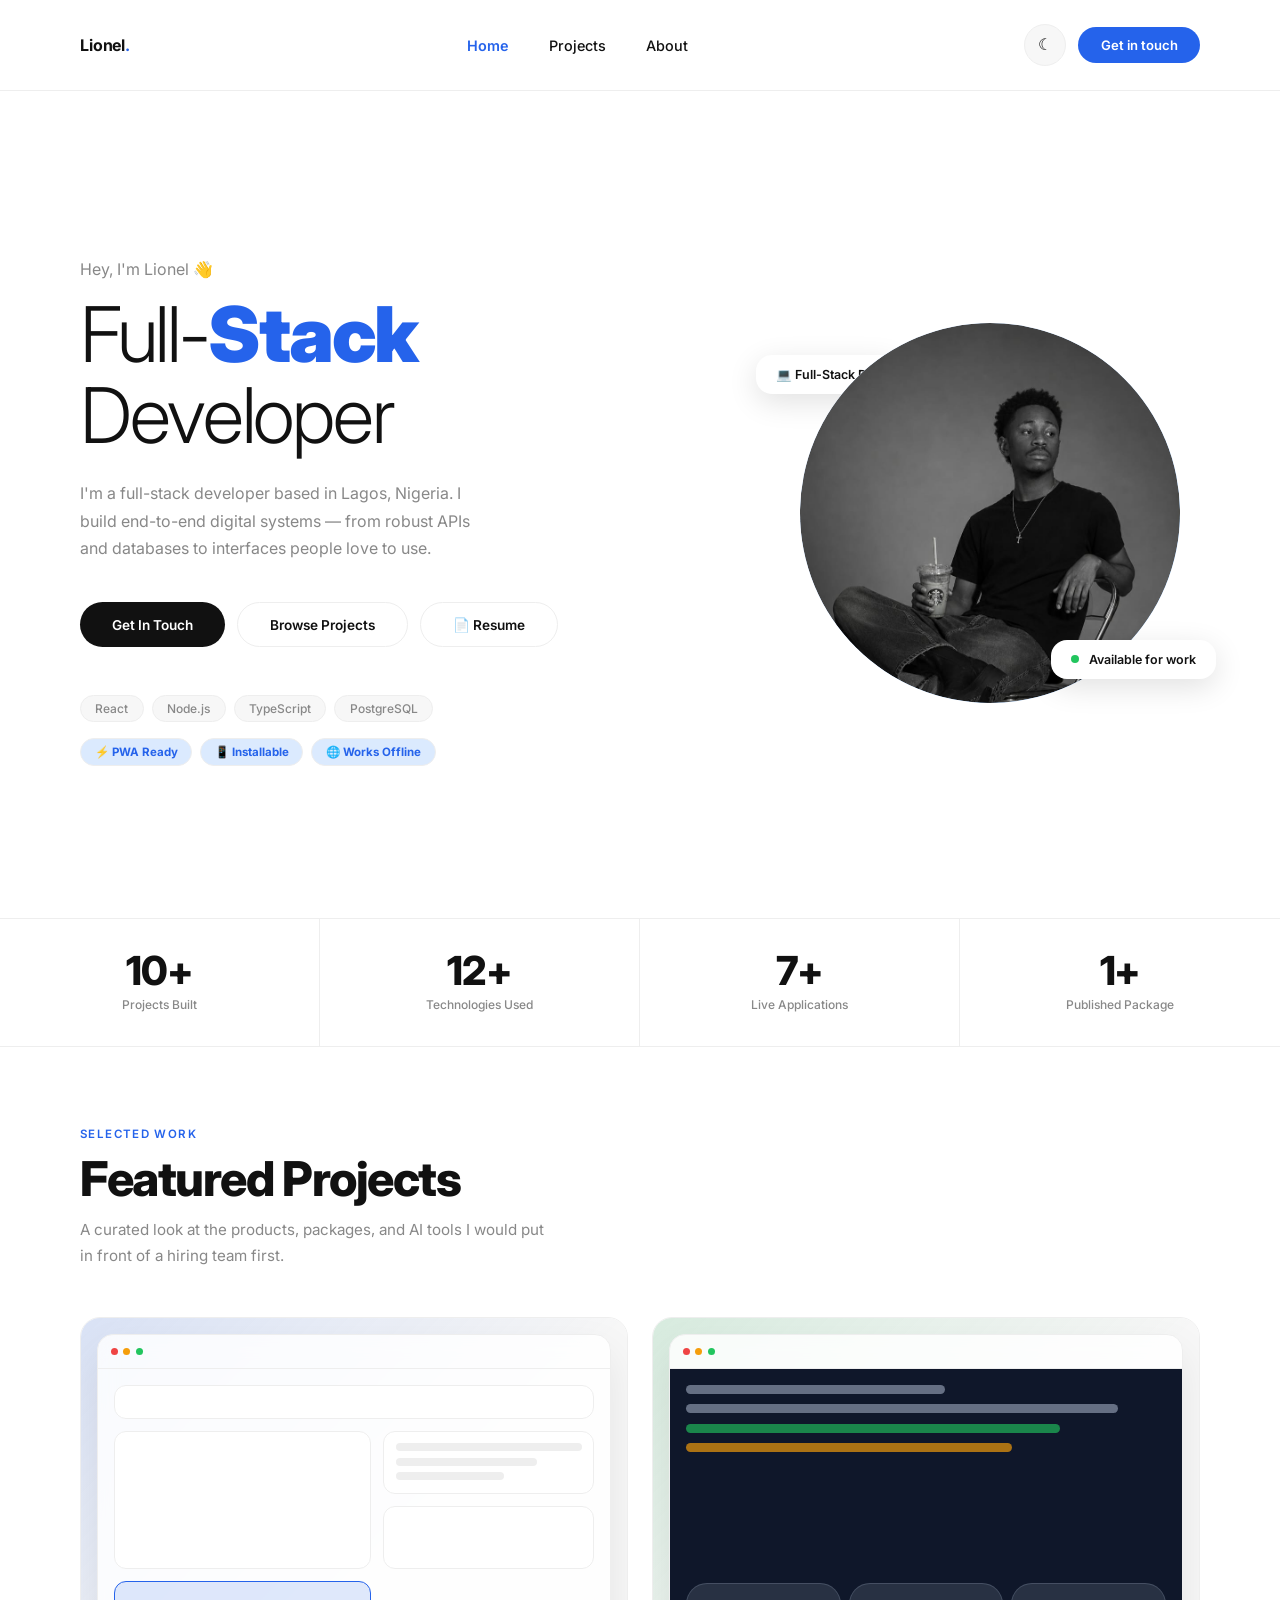
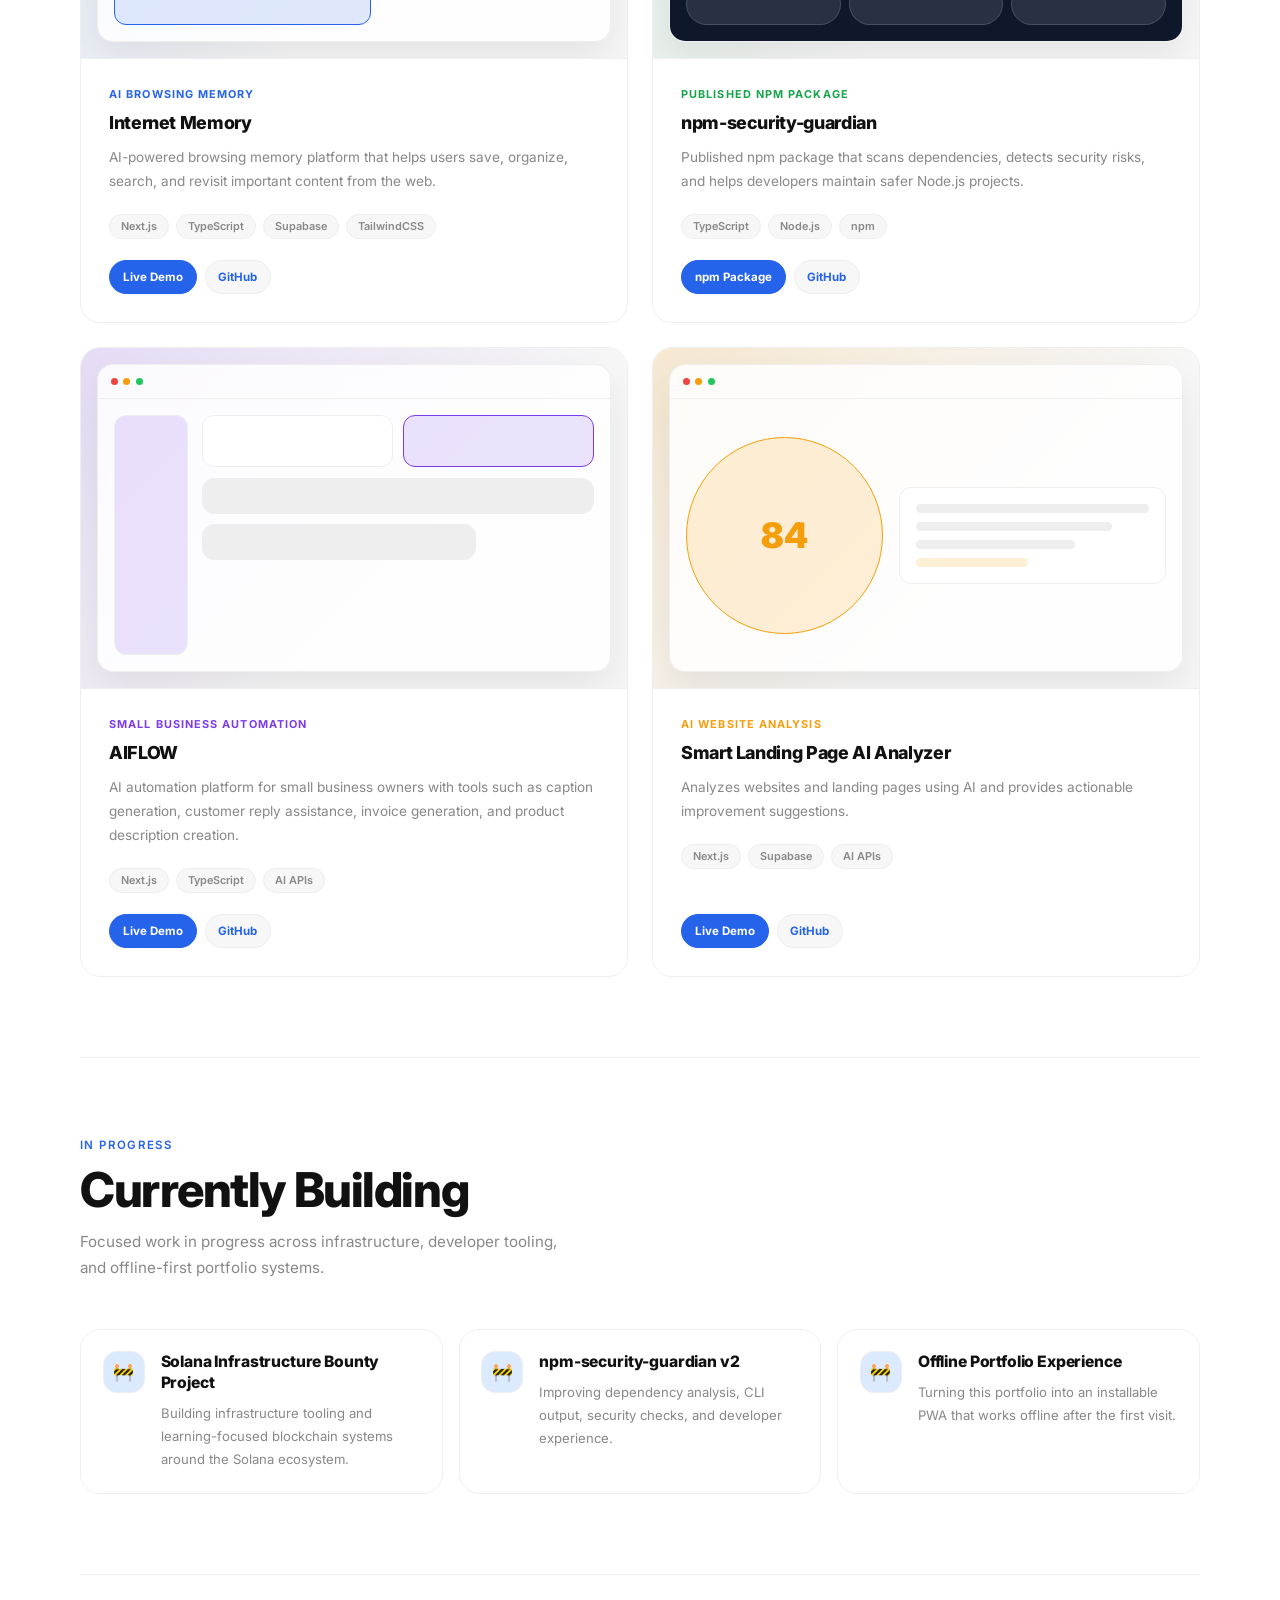
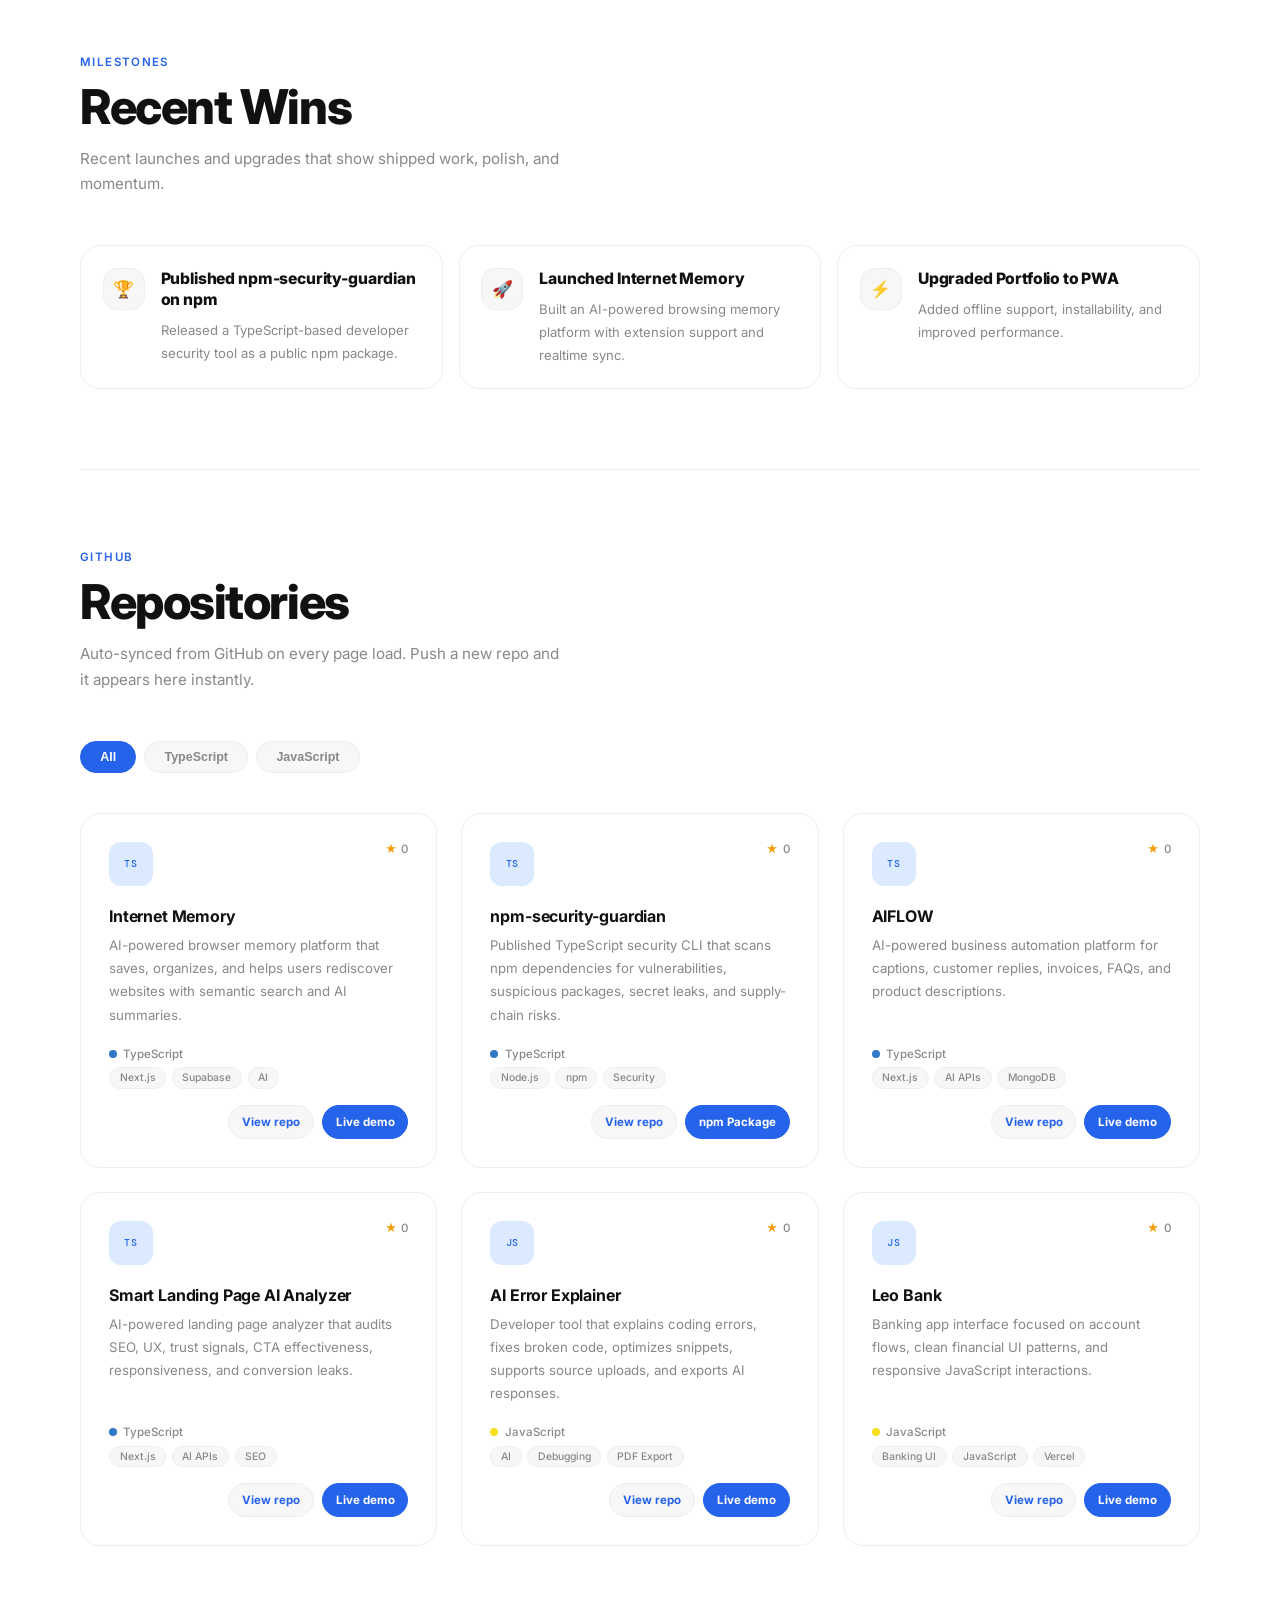
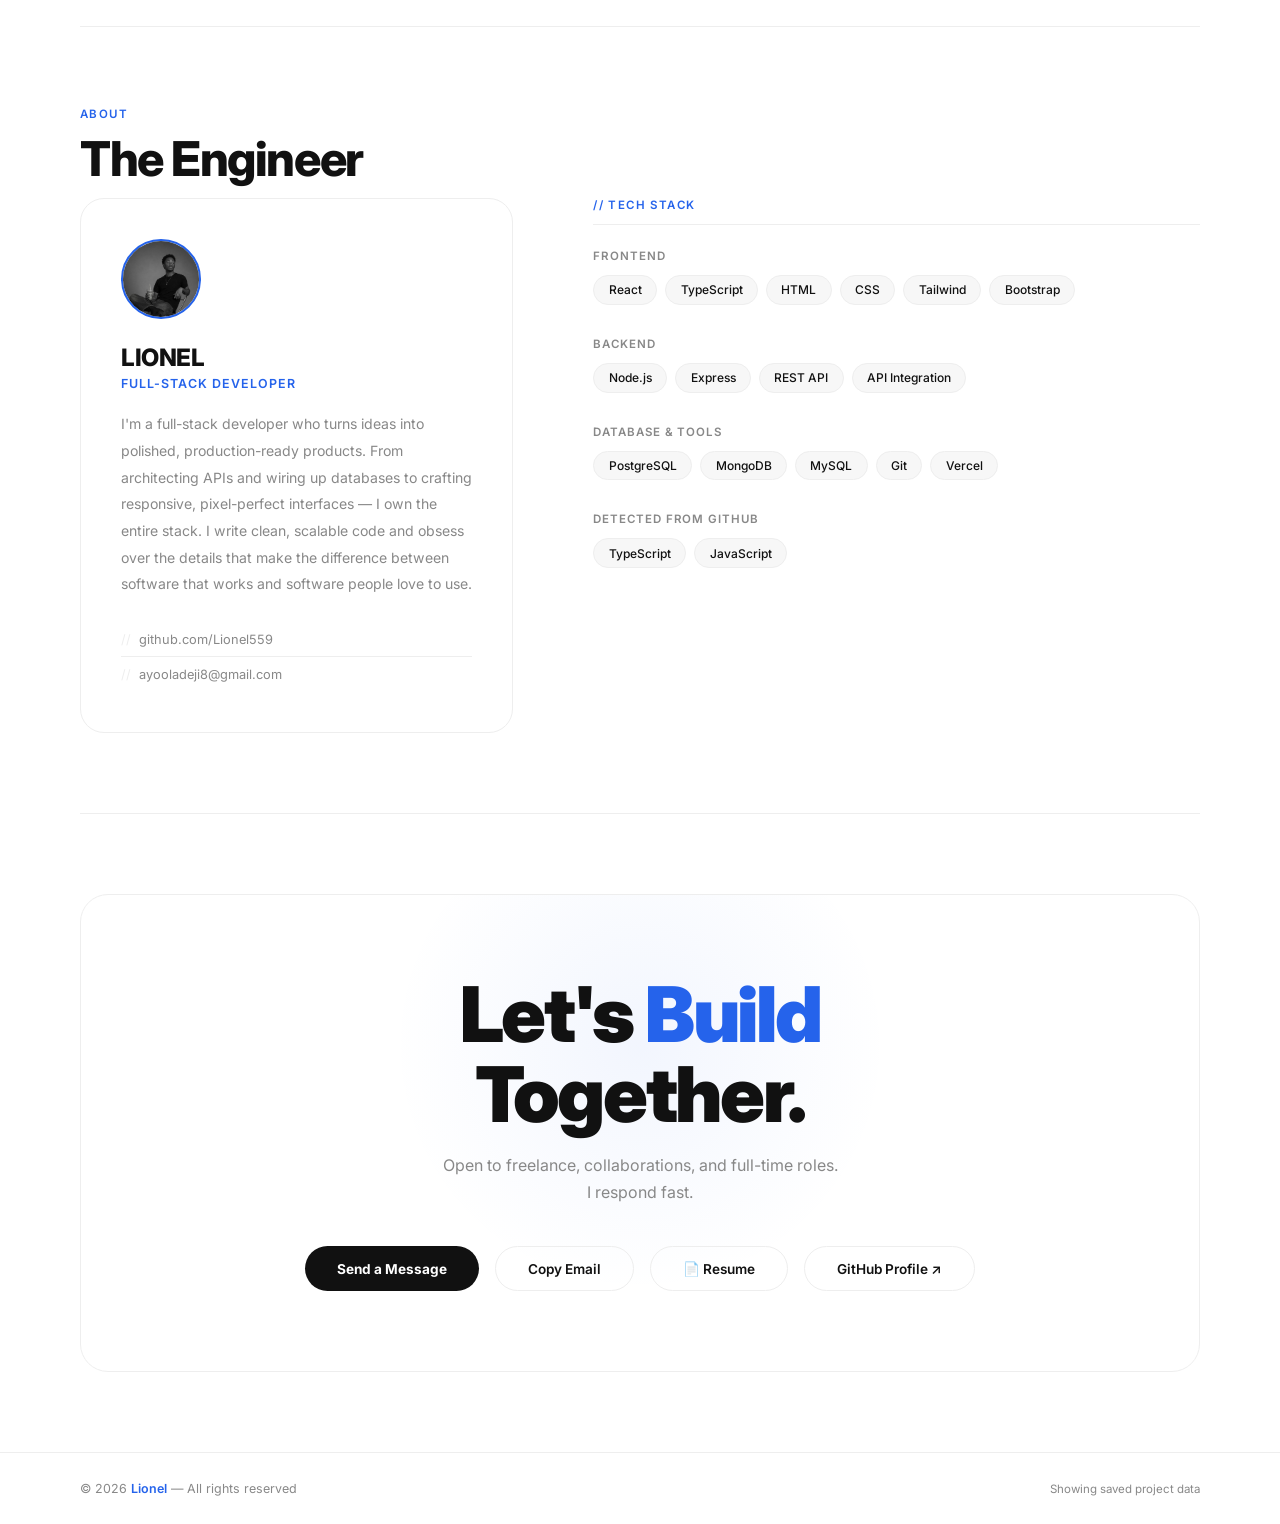
==== commit 1bd42fe9: "new porfolio" ====
--- a/index.html
+++ b/index.html
@@ -4,7 +4,11 @@
 <meta charset="UTF-8"/>
 <meta name="viewport" content="width=device-width,initial-scale=1"/>
 <meta name="color-scheme" content="light dark"/>
+<meta name="theme-color" content="#ffffff" media="(prefers-color-scheme: light)"/>
+<meta name="theme-color" content="#0f1218" media="(prefers-color-scheme: dark)"/>
 <title>Lionel — Full-Stack Developer</title>
+<link rel="manifest" href="/manifest.json"/>
+<link rel="apple-touch-icon" href="/assets/icons/icon-192.png"/>
 <link href="https://fonts.googleapis.com/css2?family=Inter:wght@300;400;500;600;700;800;900&family=DM+Mono:wght@300;400;500&display=swap" rel="stylesheet"/>
 <script src="js/theme.js"></script>
 <link rel="stylesheet" href="css/style.css"/>
@@ -16,7 +20,7 @@
   <div class="nav-logo">Lionel<span>.</span></div>
   <ul class="nav-links">
     <li><a href="#" class="active">Home</a></li>
-    <li><a href="#projects">Projects</a></li>
+    <li><a href="#featured-projects">Projects</a></li>
     <li><a href="#about">About</a></li>
   </ul>
   <div class="nav-actions">
@@ -38,7 +42,8 @@
     <p class="hero-desc">I'm a full-stack developer based in Lagos, Nigeria. I build end-to-end digital systems — from robust APIs and databases to interfaces people love to use.</p>
     <div class="hero-actions">
       <a href="mailto:ayooladeji8@gmail.com" class="btn-dark">Get In Touch</a>
-      <a href="#projects" class="btn-ghost">Browse Projects</a>
+      <a href="#featured-projects" class="btn-ghost">Browse Projects</a>
+      <a href="https://drive.google.com/file/d/1uek7u83-ya41Xu2phGmPLYfjiicFIEzq/view?usp=sharing" target="_blank" rel="noopener noreferrer" class="btn-ghost">&#x1F4C4; Resume</a>
     </div>
     <div class="hero-tags">
       <span class="hero-tag">React</span>
@@ -46,6 +51,11 @@
       <span class="hero-tag">TypeScript</span>
       <span class="hero-tag">PostgreSQL</span>
     </div>
+    <div class="pwa-badges" aria-label="Progressive web app features">
+      <span class="pwa-badge">&#9889; PWA Ready</span>
+      <span class="pwa-badge">&#x1F4F1; Installable</span>
+      <span class="pwa-badge">&#x1F310; Works Offline</span>
+    </div>
   </div>
   <div class="hero-right">
     <div class="photo-badge2">&#x1F4BB; Full-Stack Dev</div>
@@ -62,28 +72,226 @@
 <!-- STATS STRIP -->
 <div class="stats-strip">
   <div class="stat-item">
-    <span class="stat-num" id="stat-repos">—</span>
-    <span class="stat-label">Repositories</span>
+    <span class="stat-num" id="stat-projects">10+</span>
+    <span class="stat-label">Projects Built</span>
   </div>
   <div class="stat-item">
-    <span class="stat-num" id="stat-stars">—</span>
-    <span class="stat-label">Total Stars</span>
+    <span class="stat-num" id="stat-technologies">12+</span>
+    <span class="stat-label">Technologies Used</span>
   </div>
   <div class="stat-item">
-    <span class="stat-num" id="stat-langs">—</span>
-    <span class="stat-label">Languages</span>
+    <span class="stat-num" id="stat-live-apps">7+</span>
+    <span class="stat-label">Live Applications</span>
   </div>
   <div class="stat-item">
-    <span class="stat-num" id="stat-forks">—</span>
-    <span class="stat-label">Total Forks</span>
+    <span class="stat-num" id="stat-packages">1+</span>
+    <span class="stat-label">Published Package</span>
   </div>
 </div>
 
+<!-- FEATURED PROJECTS -->
+<main>
+<section id="featured-projects" class="featured-projects">
+  <div class="section-eyebrow">Selected Work</div>
+  <h2 class="section-title">Featured Projects</h2>
+  <p class="section-sub">A curated look at the products, packages, and AI tools I would put in front of a hiring team first.</p>
+  <div class="featured-grid">
+    <article class="featured-card featured-memory">
+      <div class="featured-shot shot-memory" aria-hidden="true">
+        <div class="shot-window">
+          <div class="shot-topbar">
+            <span></span><span></span><span></span>
+          </div>
+          <div class="shot-content">
+            <div class="shot-search"></div>
+            <div class="shot-stack">
+              <span></span><span></span><span></span>
+            </div>
+            <div class="shot-panel wide"></div>
+            <div class="shot-panel"></div>
+            <div class="shot-panel accent"></div>
+          </div>
+        </div>
+      </div>
+      <div class="featured-card-body">
+        <div class="featured-kicker">AI browsing memory</div>
+        <h3 class="featured-title">Internet Memory</h3>
+        <p class="featured-desc">AI-powered browsing memory platform that helps users save, organize, search, and revisit important content from the web.</p>
+        <div class="featured-tech">
+          <span class="tech-badge">Next.js</span>
+          <span class="tech-badge">TypeScript</span>
+          <span class="tech-badge">Supabase</span>
+          <span class="tech-badge">TailwindCSS</span>
+        </div>
+        <div class="featured-actions">
+          <a href="https://internet-memory-phi.vercel.app" target="_blank" rel="noopener noreferrer" class="project-action project-action-live">Live Demo</a>
+          <a href="https://github.com/Lionel559/internet-memory" target="_blank" rel="noopener noreferrer" class="project-action">GitHub</a>
+        </div>
+      </div>
+    </article>
+
+    <article class="featured-card featured-package">
+      <div class="featured-shot shot-package" aria-hidden="true">
+        <div class="shot-window">
+          <div class="shot-topbar">
+            <span></span><span></span><span></span>
+          </div>
+          <div class="shot-terminal">
+            <div class="terminal-line short"></div>
+            <div class="terminal-line"></div>
+            <div class="terminal-line good"></div>
+            <div class="terminal-line warn"></div>
+            <div class="terminal-grid">
+              <span></span><span></span><span></span>
+            </div>
+          </div>
+        </div>
+      </div>
+      <div class="featured-card-body">
+        <div class="featured-kicker">Published npm package</div>
+        <h3 class="featured-title">npm-security-guardian</h3>
+        <p class="featured-desc">Published npm package that scans dependencies, detects security risks, and helps developers maintain safer Node.js projects.</p>
+        <div class="featured-tech">
+          <span class="tech-badge">TypeScript</span>
+          <span class="tech-badge">Node.js</span>
+          <span class="tech-badge">npm</span>
+        </div>
+        <div class="featured-actions">
+          <a href="https://www.npmjs.com/package/npm-security-guardian" target="_blank" rel="noopener noreferrer" class="project-action project-action-live">npm Package</a>
+          <a href="https://github.com/Lionel559/npm-security-guardian" target="_blank" rel="noopener noreferrer" class="project-action">GitHub</a>
+        </div>
+      </div>
+    </article>
+
+    <article class="featured-card featured-flow">
+      <div class="featured-shot shot-flow" aria-hidden="true">
+        <div class="shot-window">
+          <div class="shot-topbar">
+            <span></span><span></span><span></span>
+          </div>
+          <div class="shot-dashboard">
+            <div class="shot-sidebar"></div>
+            <div class="shot-workspace">
+              <div class="shot-metric"></div>
+              <div class="shot-metric accent"></div>
+              <div class="shot-card-row"></div>
+              <div class="shot-card-row short"></div>
+            </div>
+          </div>
+        </div>
+      </div>
+      <div class="featured-card-body">
+        <div class="featured-kicker">Small business automation</div>
+        <h3 class="featured-title">AIFLOW</h3>
+        <p class="featured-desc">AI automation platform for small business owners with tools such as caption generation, customer reply assistance, invoice generation, and product description creation.</p>
+        <div class="featured-tech">
+          <span class="tech-badge">Next.js</span>
+          <span class="tech-badge">TypeScript</span>
+          <span class="tech-badge">AI APIs</span>
+        </div>
+        <div class="featured-actions">
+          <a href="https://ai-automation-khaki.vercel.app/dashboard" target="_blank" rel="noopener noreferrer" class="project-action project-action-live">Live Demo</a>
+          <a href="https://github.com/Lionel559/Ai-automation" target="_blank" rel="noopener noreferrer" class="project-action">GitHub</a>
+        </div>
+      </div>
+    </article>
+
+    <article class="featured-card featured-analyzer">
+      <div class="featured-shot shot-analyzer" aria-hidden="true">
+        <div class="shot-window">
+          <div class="shot-topbar">
+            <span></span><span></span><span></span>
+          </div>
+          <div class="shot-analysis">
+            <div class="shot-score">84</div>
+            <div class="shot-report">
+              <span></span><span></span><span></span><span></span>
+            </div>
+          </div>
+        </div>
+      </div>
+      <div class="featured-card-body">
+        <div class="featured-kicker">AI website analysis</div>
+        <h3 class="featured-title">Smart Landing Page AI Analyzer</h3>
+        <p class="featured-desc">Analyzes websites and landing pages using AI and provides actionable improvement suggestions.</p>
+        <div class="featured-tech">
+          <span class="tech-badge">Next.js</span>
+          <span class="tech-badge">Supabase</span>
+          <span class="tech-badge">AI APIs</span>
+        </div>
+        <div class="featured-actions">
+          <a href="https://smart-landingpage-ai-analyzer.vercel.app" target="_blank" rel="noopener noreferrer" class="project-action project-action-live">Live Demo</a>
+          <a href="https://github.com/Lionel559/Smart-landingpage-Ai-analyzer" target="_blank" rel="noopener noreferrer" class="project-action">GitHub</a>
+        </div>
+      </div>
+    </article>
+  </div>
+</section>
+
+<!-- CURRENTLY BUILDING -->
+<section id="currently-building" class="momentum-section">
+  <div class="section-eyebrow">In Progress</div>
+  <h2 class="section-title">Currently Building</h2>
+  <p class="section-sub">Focused work in progress across infrastructure, developer tooling, and offline-first portfolio systems.</p>
+  <div class="momentum-grid">
+    <article class="momentum-card">
+      <div class="momentum-icon" aria-hidden="true">&#x1F6A7;</div>
+      <div class="momentum-content">
+        <h3>Solana Infrastructure Bounty Project</h3>
+        <p>Building infrastructure tooling and learning-focused blockchain systems around the Solana ecosystem.</p>
+      </div>
+    </article>
+    <article class="momentum-card">
+      <div class="momentum-icon" aria-hidden="true">&#x1F6A7;</div>
+      <div class="momentum-content">
+        <h3>npm-security-guardian v2</h3>
+        <p>Improving dependency analysis, CLI output, security checks, and developer experience.</p>
+      </div>
+    </article>
+    <article class="momentum-card">
+      <div class="momentum-icon" aria-hidden="true">&#x1F6A7;</div>
+      <div class="momentum-content">
+        <h3>Offline Portfolio Experience</h3>
+        <p>Turning this portfolio into an installable PWA that works offline after the first visit.</p>
+      </div>
+    </article>
+  </div>
+</section>
+
+<!-- RECENT WINS -->
+<section id="recent-wins" class="momentum-section">
+  <div class="section-eyebrow">Milestones</div>
+  <h2 class="section-title">Recent Wins</h2>
+  <p class="section-sub">Recent launches and upgrades that show shipped work, polish, and momentum.</p>
+  <div class="momentum-grid">
+    <article class="momentum-card momentum-win">
+      <div class="momentum-icon" aria-hidden="true">&#x1F3C6;</div>
+      <div class="momentum-content">
+        <h3>Published npm-security-guardian on npm</h3>
+        <p>Released a TypeScript-based developer security tool as a public npm package.</p>
+      </div>
+    </article>
+    <article class="momentum-card momentum-win">
+      <div class="momentum-icon" aria-hidden="true">&#x1F680;</div>
+      <div class="momentum-content">
+        <h3>Launched Internet Memory</h3>
+        <p>Built an AI-powered browsing memory platform with extension support and realtime sync.</p>
+      </div>
+    </article>
+    <article class="momentum-card momentum-win">
+      <div class="momentum-icon" aria-hidden="true">&#9889;</div>
+      <div class="momentum-content">
+        <h3>Upgraded Portfolio to PWA</h3>
+        <p>Added offline support, installability, and improved performance.</p>
+      </div>
+    </article>
+  </div>
+</section>
+
 <!-- PROJECTS -->
-<main>
 <section id="projects">
-  <div class="section-eyebrow">Work</div>
-  <h2 class="section-title">Projects</h2>
+  <div class="section-eyebrow">GitHub</div>
+  <h2 class="section-title">Repositories</h2>
   <p class="section-sub">Auto-synced from GitHub on every page load. Push a new repo and it appears here instantly.</p>
   <div class="filter-bar" id="filter-bar">
     <button class="filter-btn active" type="button" data-filter="all">All</button>
@@ -111,7 +319,7 @@
         I'm a full-stack developer who turns ideas into polished, production-ready products. From architecting APIs and wiring up databases to crafting responsive, pixel-perfect interfaces — I own the entire stack. I write clean, scalable code and obsess over the details that make the difference between software that works and software people love to use.
       </p>
       <div class="about-links">
-        <a href="https://github.com/Lionel559" target="_blank" class="about-link"><span>//</span> github.com/Lionel559</a>
+        <a href="https://github.com/Lionel559" target="_blank" rel="noopener noreferrer" class="about-link"><span>//</span> github.com/Lionel559</a>
         <a href="mailto:ayooladeji8@gmail.com" class="about-link"><span>//</span> ayooladeji8@gmail.com</a>
       </div>
     </div>
@@ -162,8 +370,11 @@
     <p class="contact-sub">Open to freelance, collaborations, and full-time roles.<br>I respond fast.</p>
     <div class="contact-actions">
       <a href="mailto:ayooladeji8@gmail.com" class="btn-white">Send a Message</a>
-      <a href="https://github.com/Lionel559" target="_blank" class="btn-outline-white">GitHub Profile ↗</a>
-    </div>
+      <button class="btn-outline-white copy-email-btn" type="button" id="copy-email" data-email="ayooladeji8@gmail.com">Copy Email</button>
+      <a href="https://drive.google.com/file/d/1uek7u83-ya41Xu2phGmPLYfjiicFIEzq/view?usp=sharing" target="_blank" rel="noopener noreferrer" class="btn-outline-white">&#x1F4C4; Resume</a>
+      <a href="https://github.com/Lionel559" target="_blank" rel="noopener noreferrer" class="btn-outline-white">GitHub Profile ↗</a>
+    </div>
+    <div class="copy-email-status" id="copy-email-status" role="status" aria-live="polite" hidden>Email copied!</div>
   </div>
 </section>
 </main>
--- a/css/style.css
+++ b/css/style.css
@@ -134,6 +134,12 @@
   padding:0.3rem 0.9rem;border-radius:100px;
   border:1px solid var(--light);background:var(--offwhite);
 }
+.pwa-badges{display:flex;gap:0.5rem;flex-wrap:wrap;margin-top:1rem}
+.pwa-badge{
+  font-size:0.72rem;font-weight:700;color:var(--blue);
+  padding:0.38rem 0.85rem;border-radius:100px;
+  border:1px solid var(--light);background:var(--blue-light);
+}
 
 /* PHOTO */
 .hero-right{
@@ -186,7 +192,7 @@
   font-size:2.5rem;font-weight:800;color:var(--black);
   letter-spacing:-0.03em;display:block;line-height:1;margin-bottom:0.4rem;
 }
-.stat-label{font-size:0.75rem;font-weight:500;color:var(--gray)}
+.stat-label{font-size:0.75rem;font-weight:500;color:var(--gray);display:block;line-height:1.35}
 
 /* MAIN */
 main{max-width:1400px;margin:0 auto;padding:0 5rem}
@@ -218,6 +224,167 @@
 }
 .filter-btn:hover,.filter-btn.active{
   background:var(--blue);border-color:var(--blue);color:var(--on-blue);
+}
+
+/* FEATURED PROJECTS */
+.featured-grid{
+  display:grid;grid-template-columns:repeat(2,minmax(0,1fr));
+  gap:1.5rem;
+}
+.featured-card{
+  --accent:var(--blue);
+  --accent-soft:var(--blue-light);
+  background:var(--white);border:1.5px solid var(--light);
+  border-radius:20px;overflow:hidden;
+  display:flex;flex-direction:column;min-height:100%;
+  animation:fadeUp 0.5s ease both;
+  transition:transform 0.25s,border-color 0.25s,box-shadow 0.25s,background 0.25s;
+}
+.featured-card:nth-child(2){animation-delay:0.04s}
+.featured-card:nth-child(3){animation-delay:0.08s}
+.featured-card:nth-child(4){animation-delay:0.12s}
+.featured-card:hover{
+  border-color:var(--accent);
+  box-shadow:0 16px 44px var(--blue-shadow);
+  transform:translateY(-5px);
+}
+.featured-card:hover .shot-window{transform:translateY(-3px)}
+.featured-memory{--accent:#2563eb;--accent-soft:rgba(37,99,235,0.14)}
+.featured-package{--accent:#16a34a;--accent-soft:rgba(22,163,74,0.14)}
+.featured-flow{--accent:#7c3aed;--accent-soft:rgba(124,58,237,0.14)}
+.featured-analyzer{--accent:#f59e0b;--accent-soft:rgba(245,158,11,0.16)}
+.featured-shot{
+  min-height:220px;aspect-ratio:16/10;padding:1rem;
+  background:
+    linear-gradient(135deg,var(--accent-soft),transparent 62%),
+    var(--offwhite);
+  border-bottom:1px solid var(--light);
+  position:relative;overflow:hidden;
+}
+.shot-window{
+  height:100%;border:1px solid var(--light);border-radius:16px;
+  background:rgba(255,255,255,0.82);
+  box-shadow:0 18px 42px rgba(0,0,0,0.08);
+  overflow:hidden;display:flex;flex-direction:column;
+  transition:transform 0.25s;
+  backdrop-filter:blur(10px);
+}
+:root[data-theme="dark"] .shot-window{
+  background:rgba(15,18,24,0.78);
+  box-shadow:0 18px 42px rgba(0,0,0,0.28);
+}
+.shot-topbar{
+  height:34px;border-bottom:1px solid var(--light);
+  display:flex;align-items:center;gap:0.35rem;padding:0 0.8rem;
+}
+.shot-topbar span{width:7px;height:7px;border-radius:50%;background:var(--light)}
+.shot-topbar span:first-child{background:#ef4444}
+.shot-topbar span:nth-child(2){background:#f59e0b}
+.shot-topbar span:nth-child(3){background:#22c55e}
+.shot-content,.shot-terminal,.shot-dashboard,.shot-analysis{
+  flex:1;padding:1rem;
+}
+.shot-content{
+  display:grid;grid-template-columns:1.1fr 0.9fr;grid-template-rows:auto 1fr 1fr;
+  gap:0.75rem;
+}
+.shot-search,.shot-panel,.shot-stack,.shot-sidebar,.shot-metric,.shot-card-row,.shot-score,.shot-report{
+  border:1px solid var(--light);background:var(--white);border-radius:12px;
+}
+.shot-search{grid-column:1/-1;height:34px}
+.shot-panel{min-height:44px}
+.shot-panel.wide{grid-row:2/4}
+.shot-panel.accent,.shot-metric.accent{background:var(--accent-soft);border-color:var(--accent)}
+.shot-stack{display:flex;flex-direction:column;gap:0.4rem;padding:0.7rem}
+.shot-stack span,.shot-report span,.terminal-line,.terminal-grid span,.shot-card-row{
+  display:block;border-radius:100px;background:var(--light);
+}
+.shot-stack span{height:8px}
+.shot-stack span:nth-child(2){width:76%}
+.shot-stack span:nth-child(3){width:58%}
+.shot-terminal{
+  display:flex;flex-direction:column;gap:0.65rem;
+  background:#0f172a;color:#dbeafe;
+}
+.terminal-line{height:9px;width:90%;background:rgba(219,234,254,0.42)}
+.terminal-line.short{width:54%}
+.terminal-line.good{width:78%;background:rgba(34,197,94,0.64)}
+.terminal-line.warn{width:68%;background:rgba(245,158,11,0.68)}
+.terminal-grid{display:grid;grid-template-columns:repeat(3,1fr);gap:0.5rem;margin-top:auto}
+.terminal-grid span{height:42px;background:rgba(219,234,254,0.12);border:1px solid rgba(219,234,254,0.16)}
+.shot-dashboard{display:grid;grid-template-columns:74px 1fr;gap:0.85rem}
+.shot-sidebar{height:100%;background:var(--accent-soft)}
+.shot-workspace{display:grid;grid-template-columns:repeat(2,1fr);gap:0.65rem;align-content:start}
+.shot-metric{height:52px}
+.shot-card-row{grid-column:1/-1;height:36px;border-radius:12px}
+.shot-card-row.short{width:70%}
+.shot-analysis{display:grid;grid-template-columns:0.85fr 1.15fr;align-items:center;gap:1rem}
+.shot-score{
+  aspect-ratio:1;border-radius:50%;
+  display:flex;align-items:center;justify-content:center;
+  color:var(--accent);font-size:2.2rem;font-weight:900;
+  background:var(--accent-soft);border-color:var(--accent);
+}
+.shot-report{padding:1rem;display:flex;flex-direction:column;gap:0.55rem}
+.shot-report span{height:9px}
+.shot-report span:nth-child(2){width:84%}
+.shot-report span:nth-child(3){width:68%}
+.shot-report span:nth-child(4){width:48%;background:var(--accent-soft)}
+.featured-card-body{
+  padding:1.75rem;display:flex;flex-direction:column;flex:1;
+}
+.featured-kicker{
+  font-size:0.68rem;font-weight:700;letter-spacing:0.1em;text-transform:uppercase;
+  color:var(--accent);margin-bottom:0.65rem;
+}
+.featured-title{
+  font-size:1.12rem;font-weight:800;color:var(--black);
+  letter-spacing:-0.02em;line-height:1.25;margin-bottom:0.75rem;
+}
+.featured-desc{
+  font-size:0.85rem;color:var(--gray);line-height:1.75;margin-bottom:1.25rem;
+}
+.featured-tech{display:flex;gap:0.45rem;flex-wrap:wrap;margin-bottom:1.35rem}
+.tech-badge{
+  font-size:0.68rem;font-weight:600;padding:0.28rem 0.68rem;border-radius:100px;
+  background:var(--offwhite);border:1px solid var(--light);color:var(--gray);
+}
+.featured-actions{
+  display:flex;align-items:center;gap:0.5rem;flex-wrap:wrap;margin-top:auto;
+}
+
+/* MOMENTUM */
+.momentum-grid{
+  display:grid;grid-template-columns:repeat(3,minmax(0,1fr));
+  gap:1rem;
+}
+.momentum-card{
+  background:var(--white);border:1.5px solid var(--light);
+  border-radius:20px;padding:1.35rem;
+  display:flex;gap:1rem;align-items:flex-start;min-height:100%;
+  animation:fadeUp 0.5s ease both;
+  transition:transform 0.25s,border-color 0.25s,box-shadow 0.25s,background 0.25s;
+}
+.momentum-card:nth-child(2){animation-delay:0.04s}
+.momentum-card:nth-child(3){animation-delay:0.08s}
+.momentum-card:hover{
+  border-color:var(--blue);
+  box-shadow:0 16px 44px var(--blue-shadow);
+  transform:translateY(-4px);
+}
+.momentum-icon{
+  width:42px;height:42px;border-radius:14px;flex:0 0 auto;
+  display:flex;align-items:center;justify-content:center;
+  background:var(--blue-light);border:1px solid var(--light);
+  font-size:1.05rem;
+}
+.momentum-win .momentum-icon{background:var(--offwhite)}
+.momentum-content h3{
+  font-size:0.98rem;font-weight:800;color:var(--black);
+  letter-spacing:-0.01em;line-height:1.35;margin-bottom:0.55rem;
+}
+.momentum-content p{
+  font-size:0.82rem;color:var(--gray);line-height:1.75;
 }
 
 /* PROJECTS */
@@ -250,9 +417,9 @@
 }
 .project-meta{display:flex;flex-direction:column;align-items:flex-end;gap:0.3rem}
 .star-count{font-size:0.72rem;font-weight:500;color:var(--gray);display:flex;align-items:center;gap:0.3rem}
-.star-count::before{content:"★";color:#f59e0b}
+.star-count::before{content:"\2605";color:#f59e0b}
 .fork-count{font-size:0.68rem;color:var(--gray)}
-.fork-count::before{content:"⑂ "}
+.fork-count::before{content:"\2442 "}
 .project-name{font-size:1rem;font-weight:700;color:var(--black);margin-bottom:0.5rem;letter-spacing:-0.01em}
 .project-desc{font-size:0.83rem;color:var(--gray);line-height:1.75;margin-bottom:1.25rem;min-height:3.5rem}
 .project-footer{display:flex;align-items:flex-end;justify-content:space-between;flex-wrap:wrap;gap:1rem;margin-top:auto}
@@ -274,10 +441,6 @@
 .project-action-live:hover{opacity:0.88}
 .view-link{font-size:0.75rem;font-weight:600;color:var(--blue);text-decoration:none;display:flex;align-items:center;gap:0.3rem;transition:gap 0.2s}
 .view-link:hover{gap:0.5rem}
-.view-link::after{content:"↗"}
-
-.star-count::before{content:"\2605"}
-.fork-count::before{content:"\2442 "}
 .view-link::after{content:"\2197"}
 
 /* LOADING/EMPTY */
@@ -371,6 +534,15 @@
   border:1.5px solid var(--light);transition:border-color 0.2s;
 }
 .btn-outline-white:hover{border-color:var(--black)}
+.copy-email-btn{font-family:var(--font);cursor:pointer}
+.copy-email-status{
+  display:inline-flex;align-items:center;justify-content:center;
+  margin-top:1rem;padding:0.55rem 1rem;border-radius:100px;
+  background:var(--blue-light);color:var(--blue);
+  font-size:0.78rem;font-weight:700;position:relative;z-index:1;
+}
+.copy-email-status[hidden]{display:none}
+.copy-email-status.is-error{background:var(--offwhite);color:var(--gray);border:1px solid var(--light)}
 
 /* FOOTER */
 footer{
@@ -412,6 +584,9 @@
   main{padding:0 2rem}
   footer{padding:1.5rem 2rem}
   .contact-wrap{padding:4rem 2rem}
+  .featured-shot{min-height:200px}
+  .momentum-grid{grid-template-columns:1fr}
+  .momentum-card{padding:1.25rem}
 }
 
 /* MOBILE */
@@ -438,6 +613,7 @@
   .hero-actions{justify-content:center;flex-direction:row;flex-wrap:wrap;gap:0.6rem}
   .btn-dark,.btn-ghost{width:auto;justify-content:center;padding:0.75rem 1.4rem;font-size:0.8rem}
   .hero-tags{justify-content:center}
+  .pwa-badges{justify-content:center}
 
   .stats-strip{grid-template-columns:repeat(2,1fr)}
   .stat-item:nth-child(2){border-right:none}
@@ -451,6 +627,14 @@
   .section-title{font-size:clamp(1.75rem,7vw,2.5rem)}
   .filter-bar{gap:0.4rem}
   .filter-btn{font-size:0.72rem;padding:0.4rem 0.9rem}
+
+  .featured-grid{grid-template-columns:1fr}
+  .featured-shot{min-height:190px;padding:0.85rem}
+  .featured-card-body{padding:1.5rem}
+  .featured-actions{width:100%;justify-content:flex-start}
+  .featured-actions .project-action{flex:1 1 auto}
+  .momentum-grid{grid-template-columns:1fr}
+  .momentum-card{gap:0.85rem}
 
   .projects-grid{grid-template-columns:1fr}
   .project-footer{align-items:flex-start}
@@ -473,4 +657,12 @@
   .photo-bg{width:160px;height:160px}
   .stat-num{font-size:1.6rem}
   .stat-label{font-size:0.65rem}
-}
+  .featured-shot{min-height:165px;padding:0.7rem}
+  .featured-title{font-size:1rem}
+  .featured-actions .project-action{width:100%}
+  .shot-content,.shot-terminal,.shot-dashboard,.shot-analysis{padding:0.75rem}
+  .shot-analysis{gap:0.7rem}
+  .shot-score{font-size:1.7rem}
+  .momentum-card{flex-direction:column}
+  .momentum-icon{width:38px;height:38px;border-radius:12px}
+}
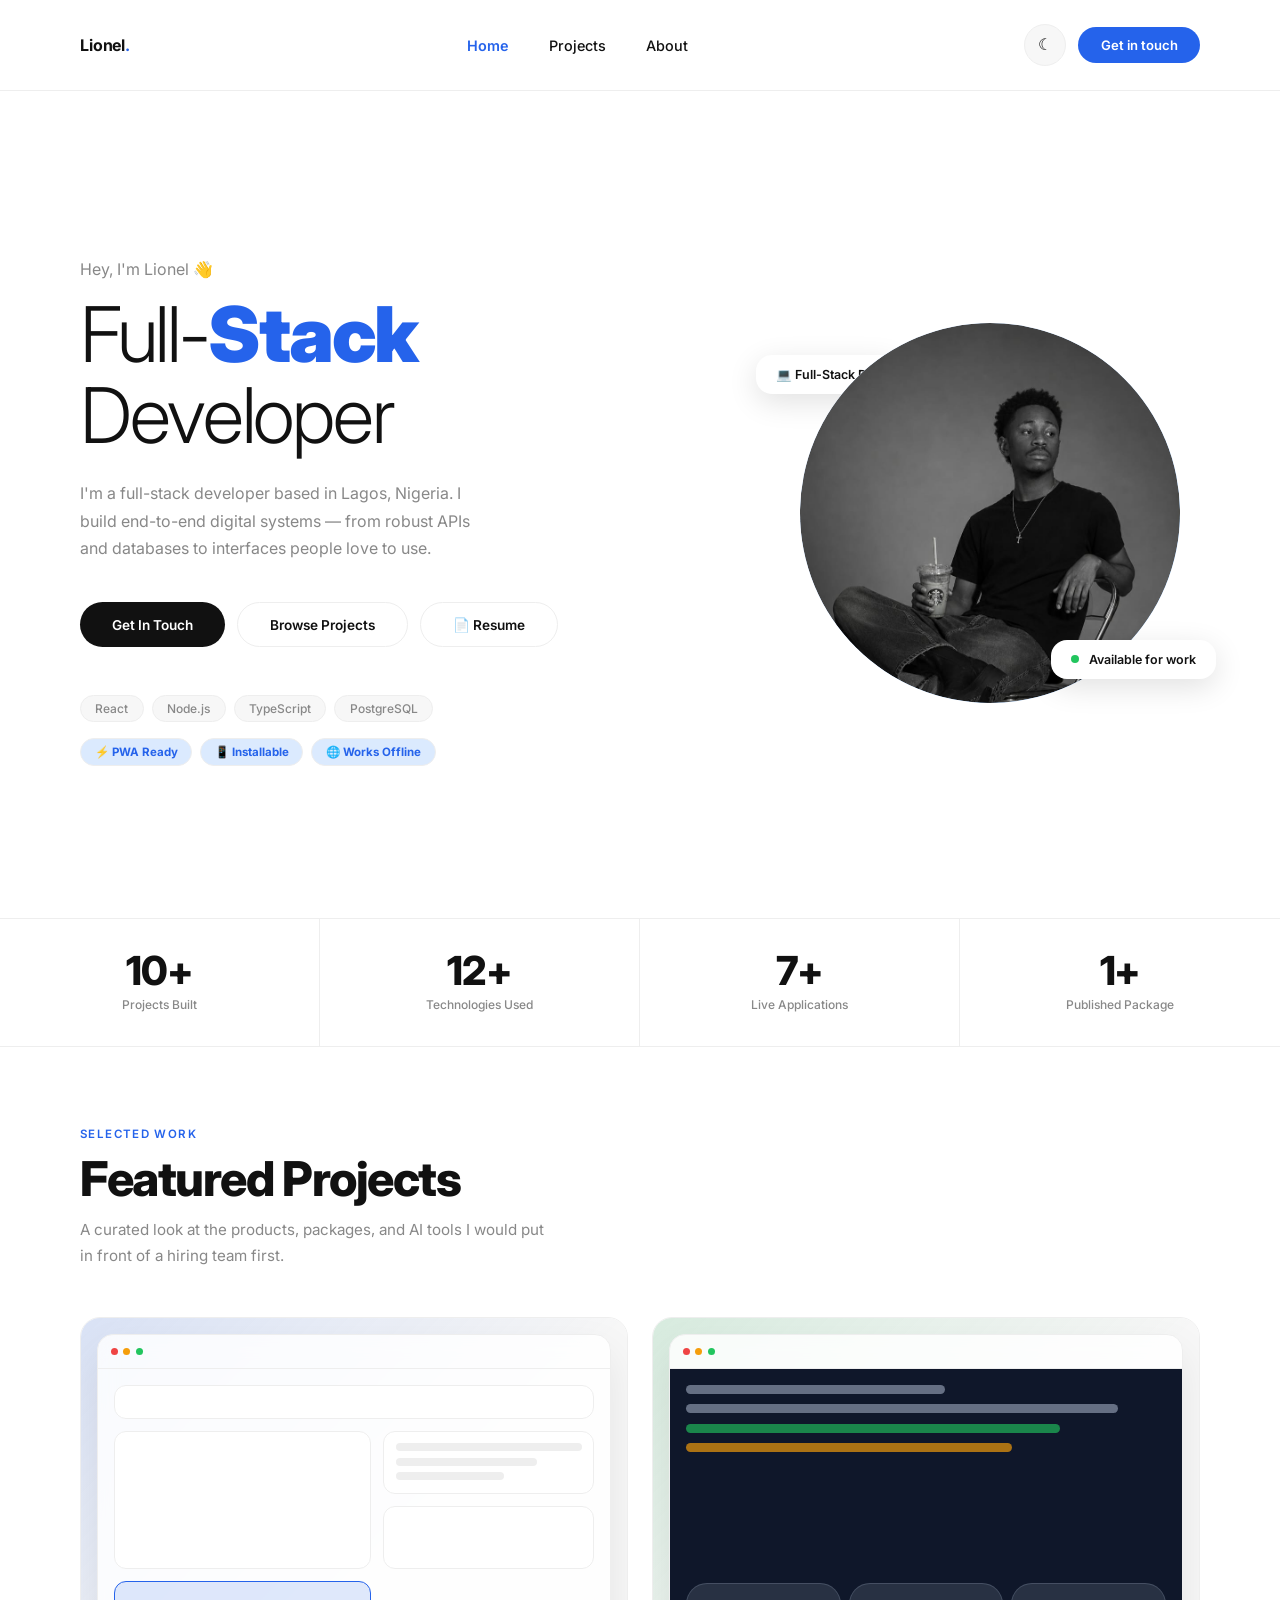
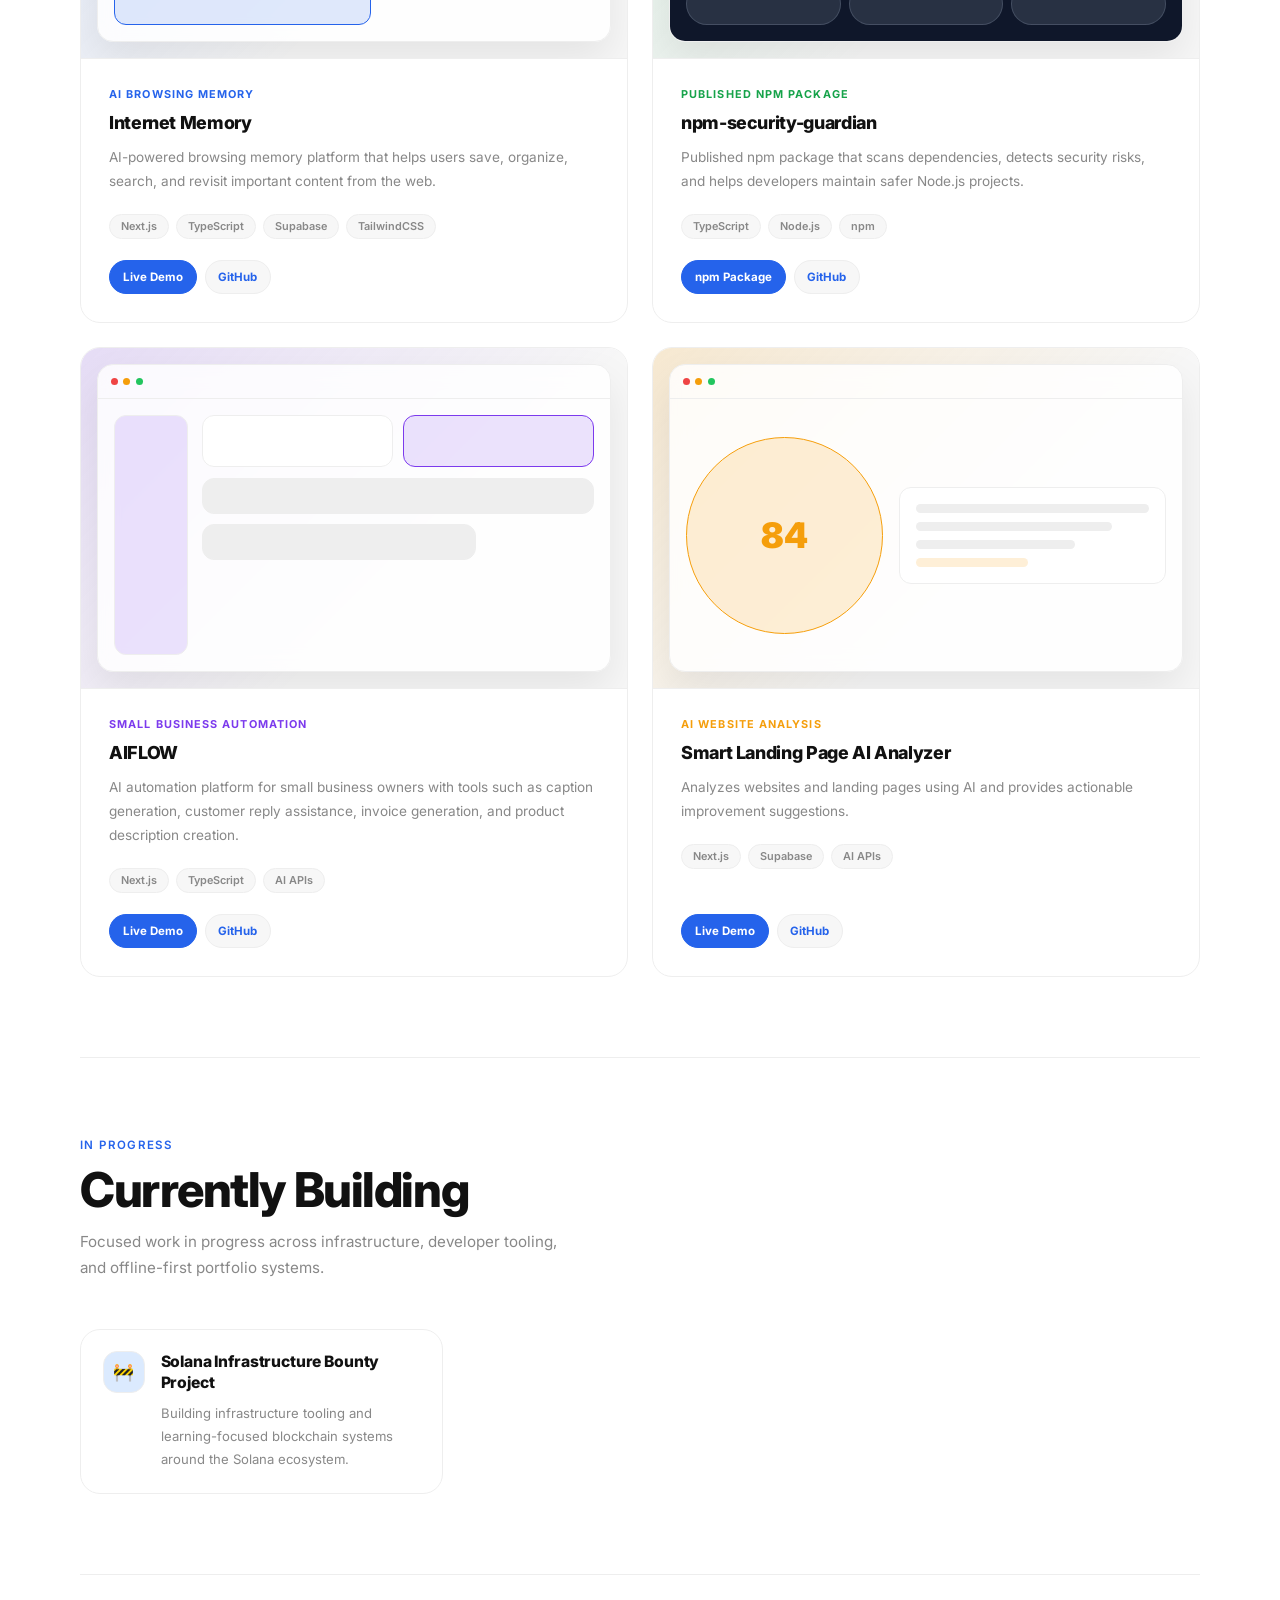
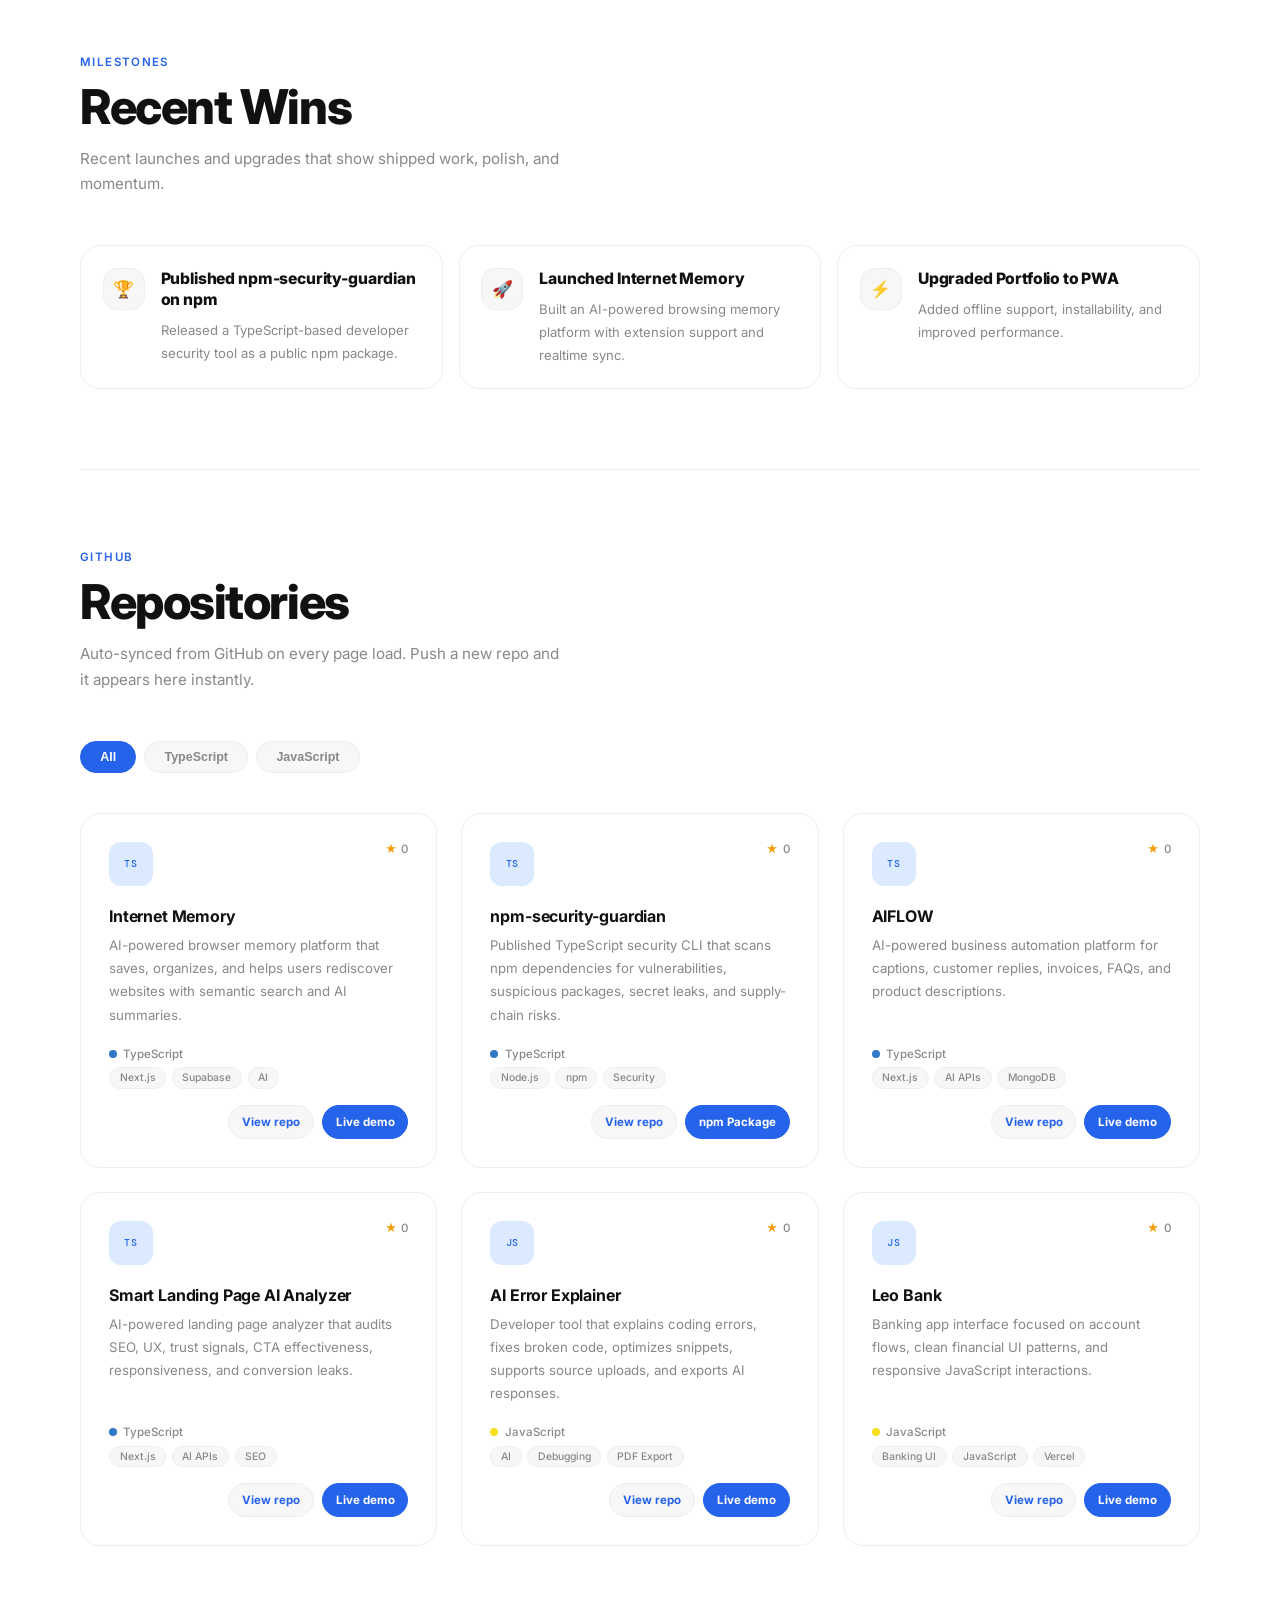
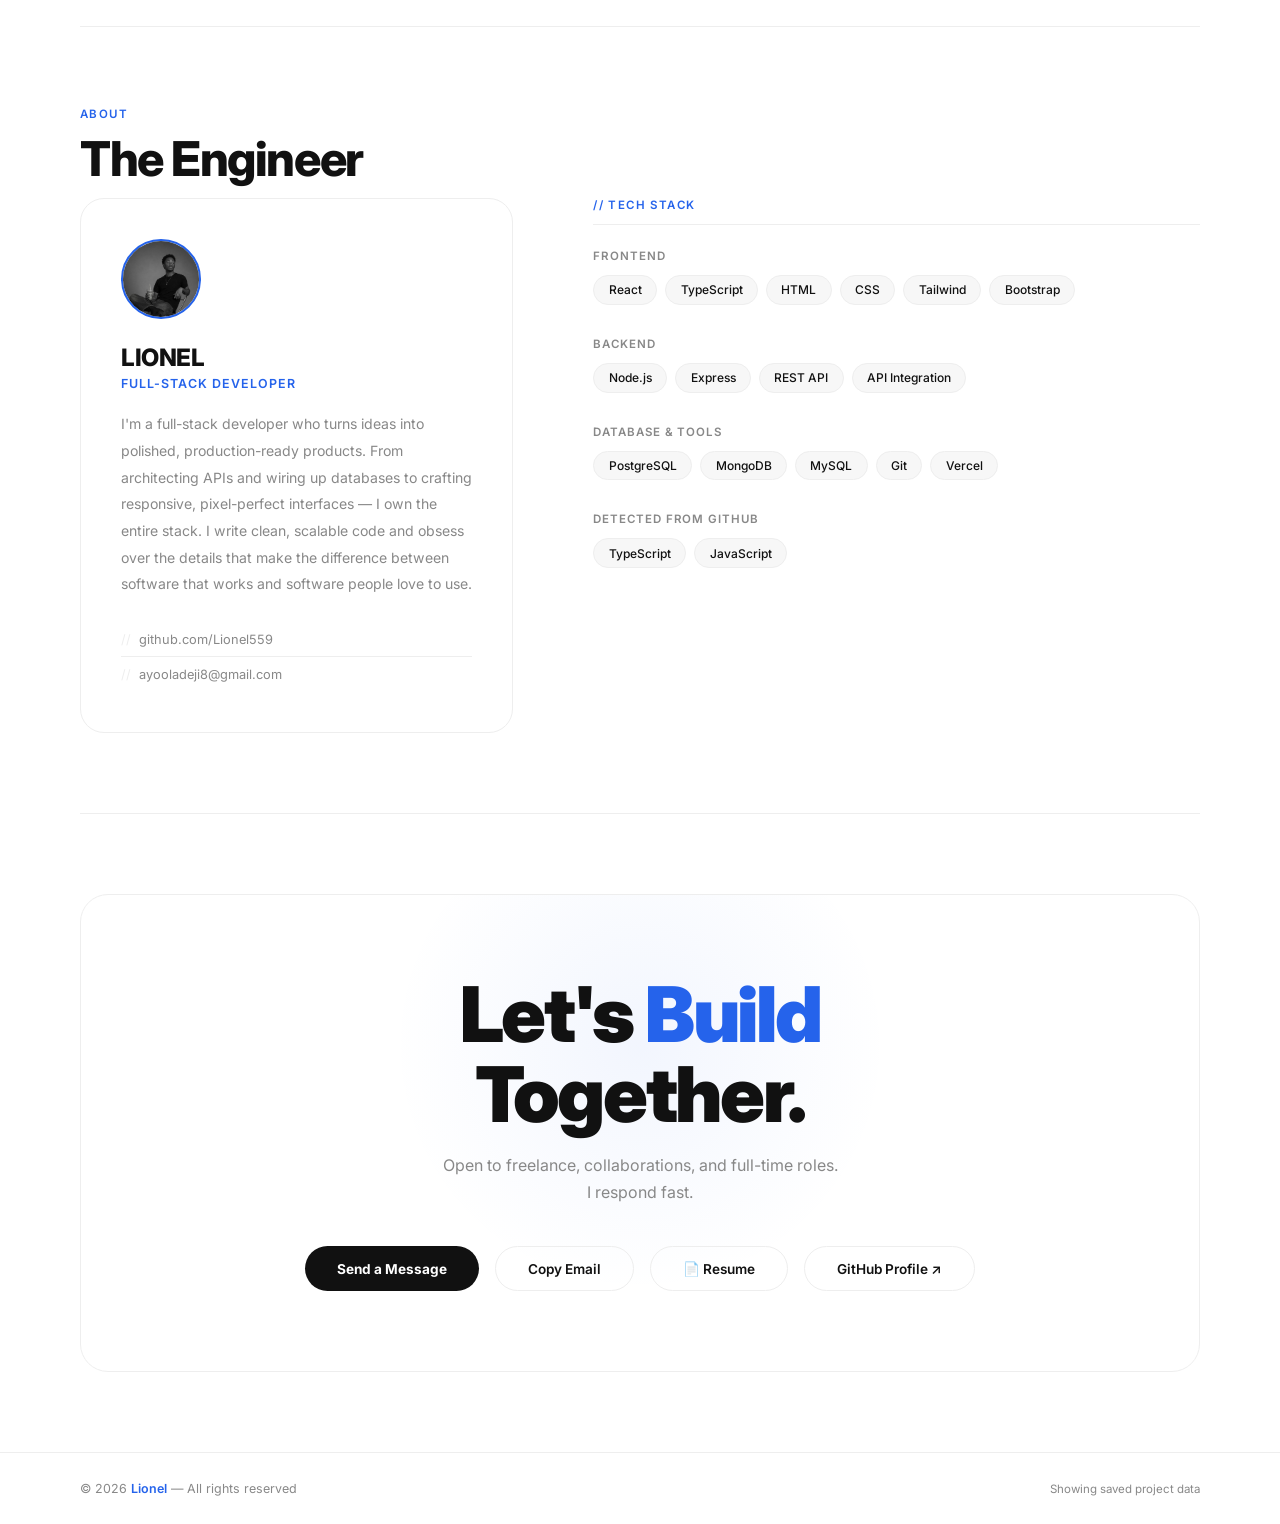
==== commit d91205a0: "updated" ====
--- a/index.html
+++ b/index.html
@@ -241,20 +241,6 @@
         <p>Building infrastructure tooling and learning-focused blockchain systems around the Solana ecosystem.</p>
       </div>
     </article>
-    <article class="momentum-card">
-      <div class="momentum-icon" aria-hidden="true">&#x1F6A7;</div>
-      <div class="momentum-content">
-        <h3>npm-security-guardian v2</h3>
-        <p>Improving dependency analysis, CLI output, security checks, and developer experience.</p>
-      </div>
-    </article>
-    <article class="momentum-card">
-      <div class="momentum-icon" aria-hidden="true">&#x1F6A7;</div>
-      <div class="momentum-content">
-        <h3>Offline Portfolio Experience</h3>
-        <p>Turning this portfolio into an installable PWA that works offline after the first visit.</p>
-      </div>
-    </article>
   </div>
 </section>
 
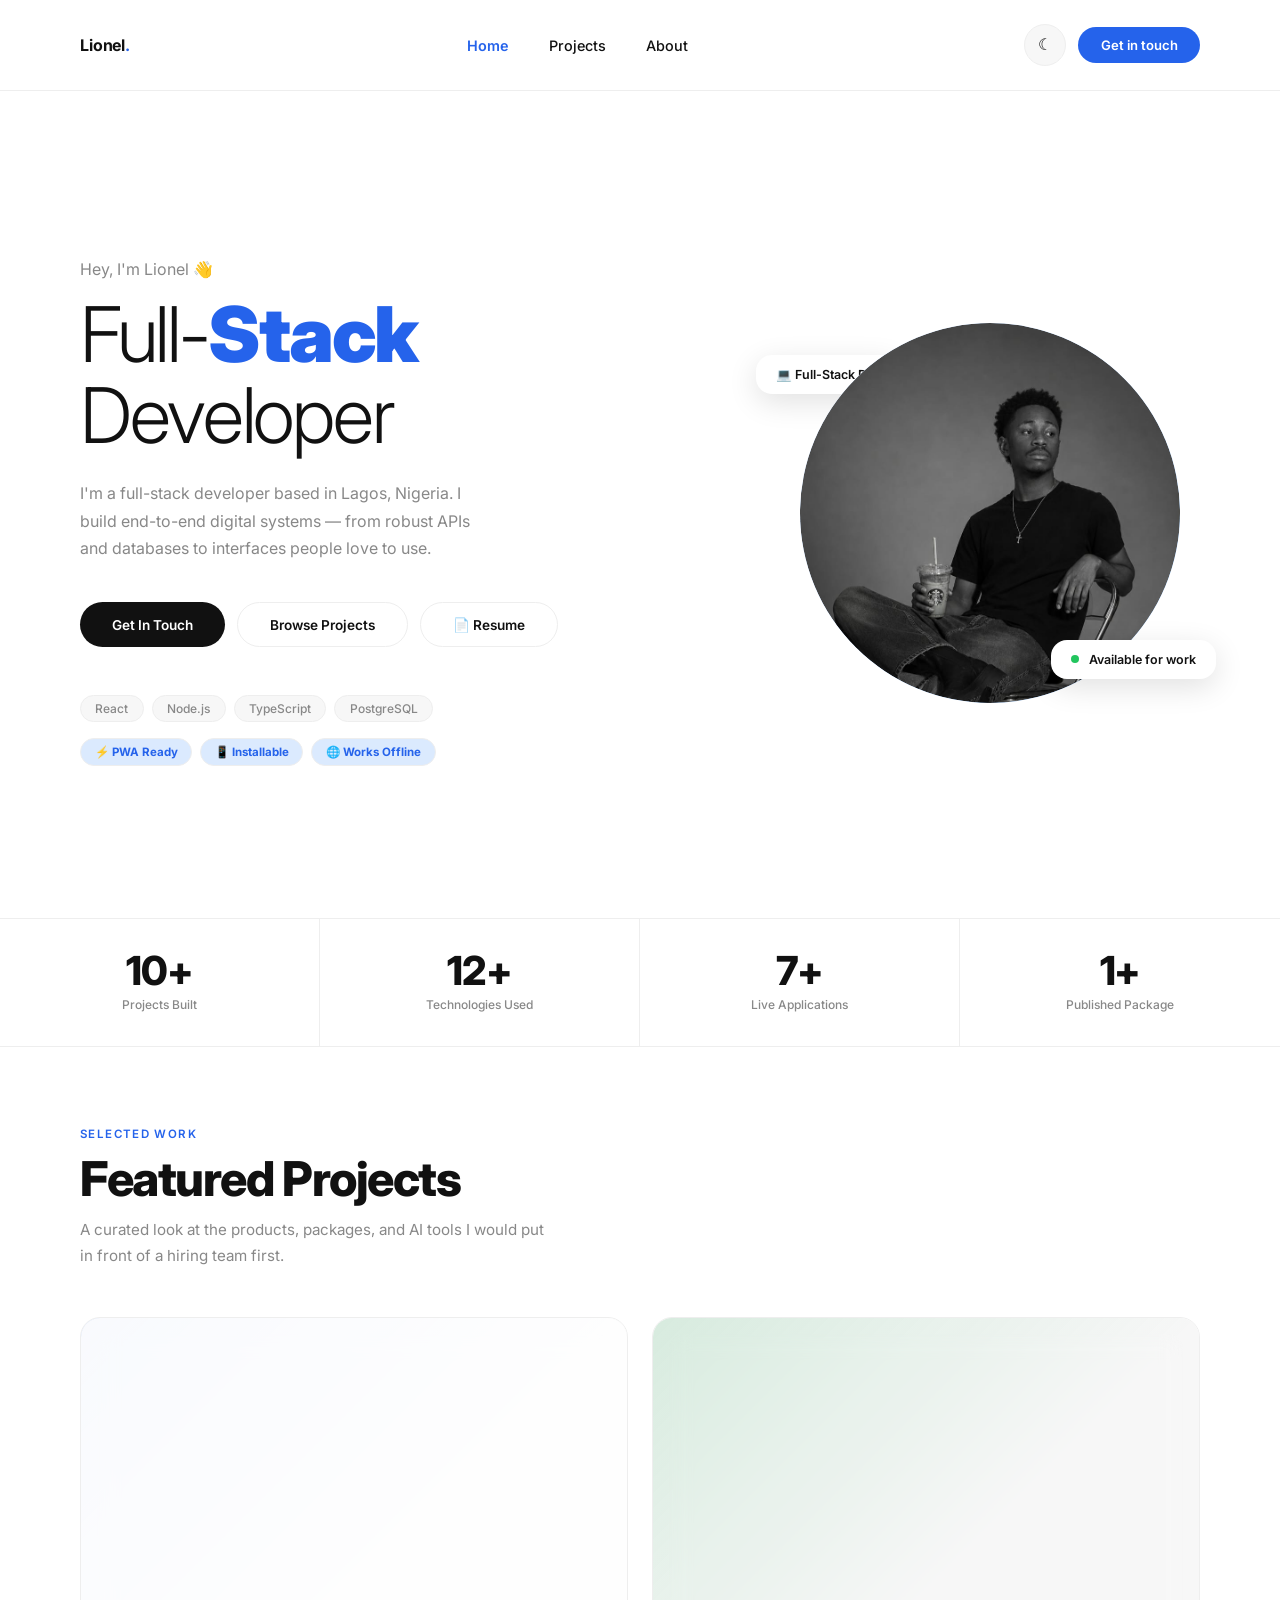
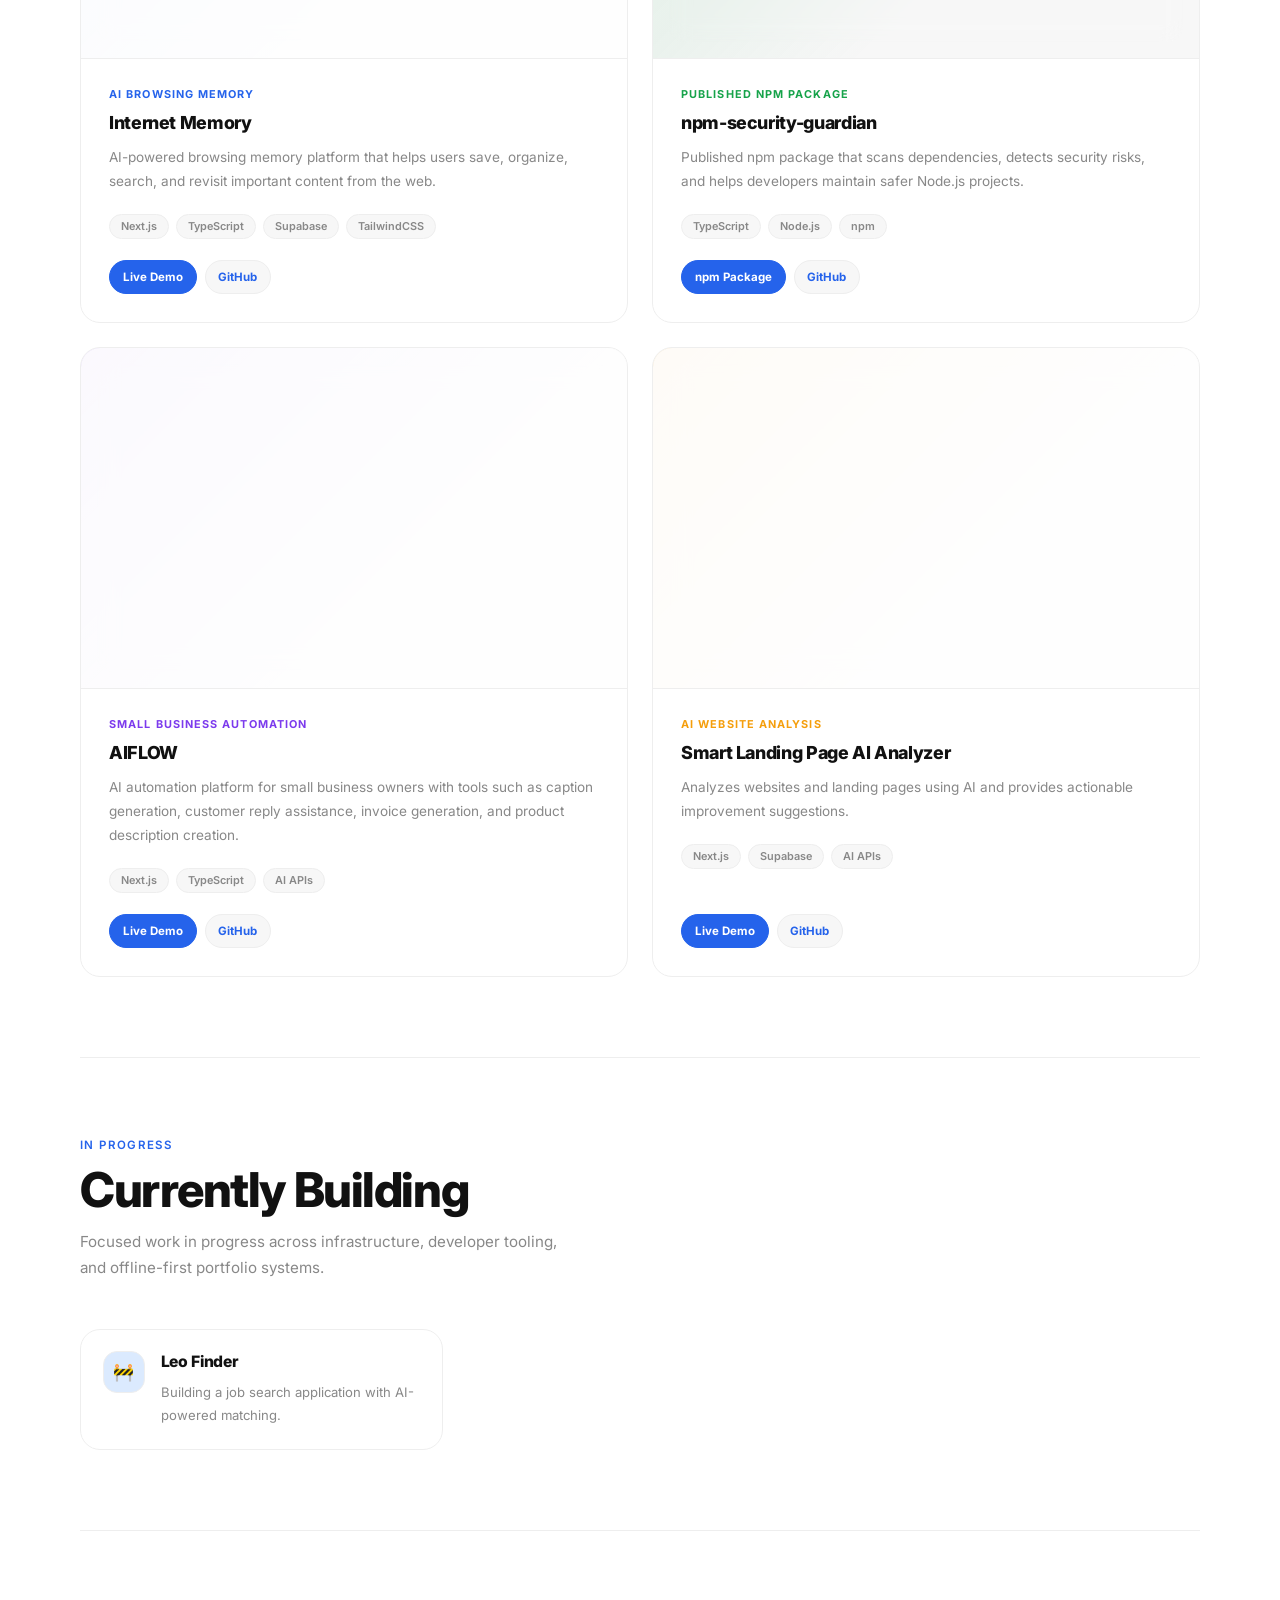
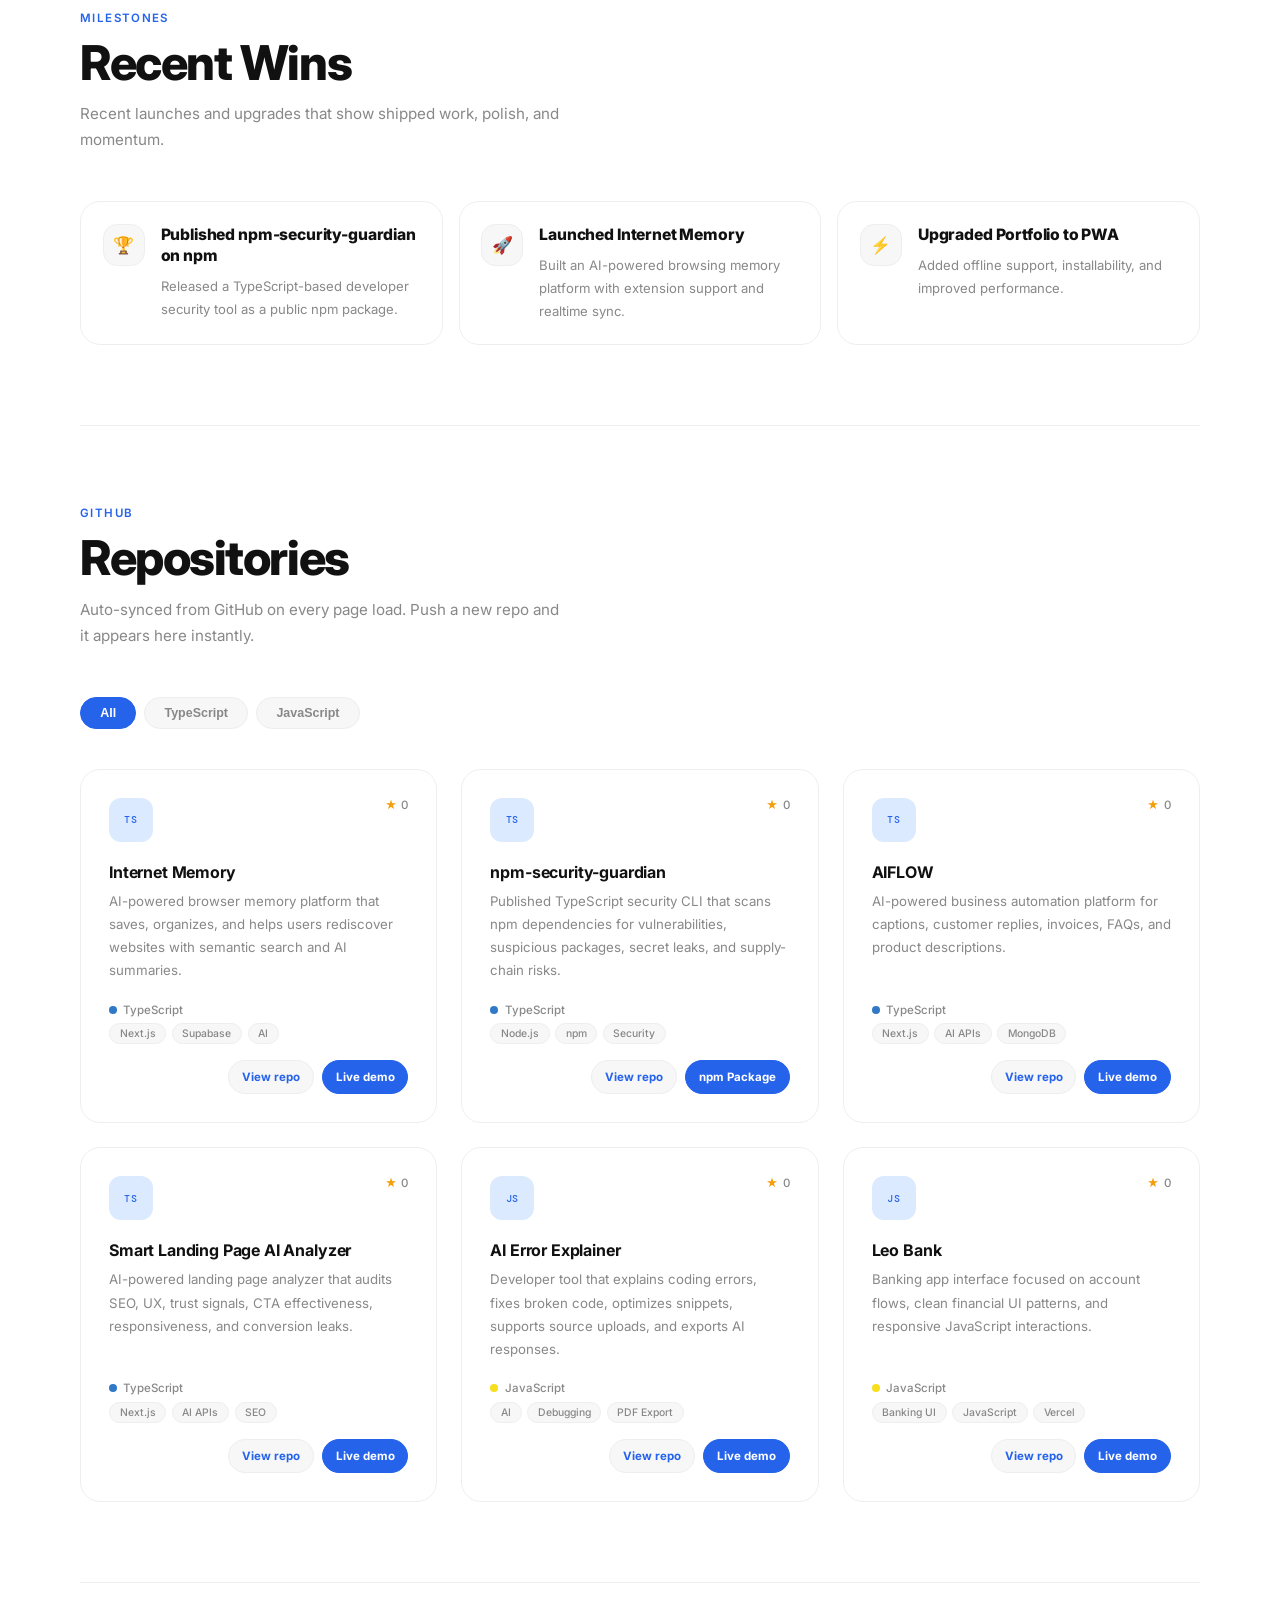
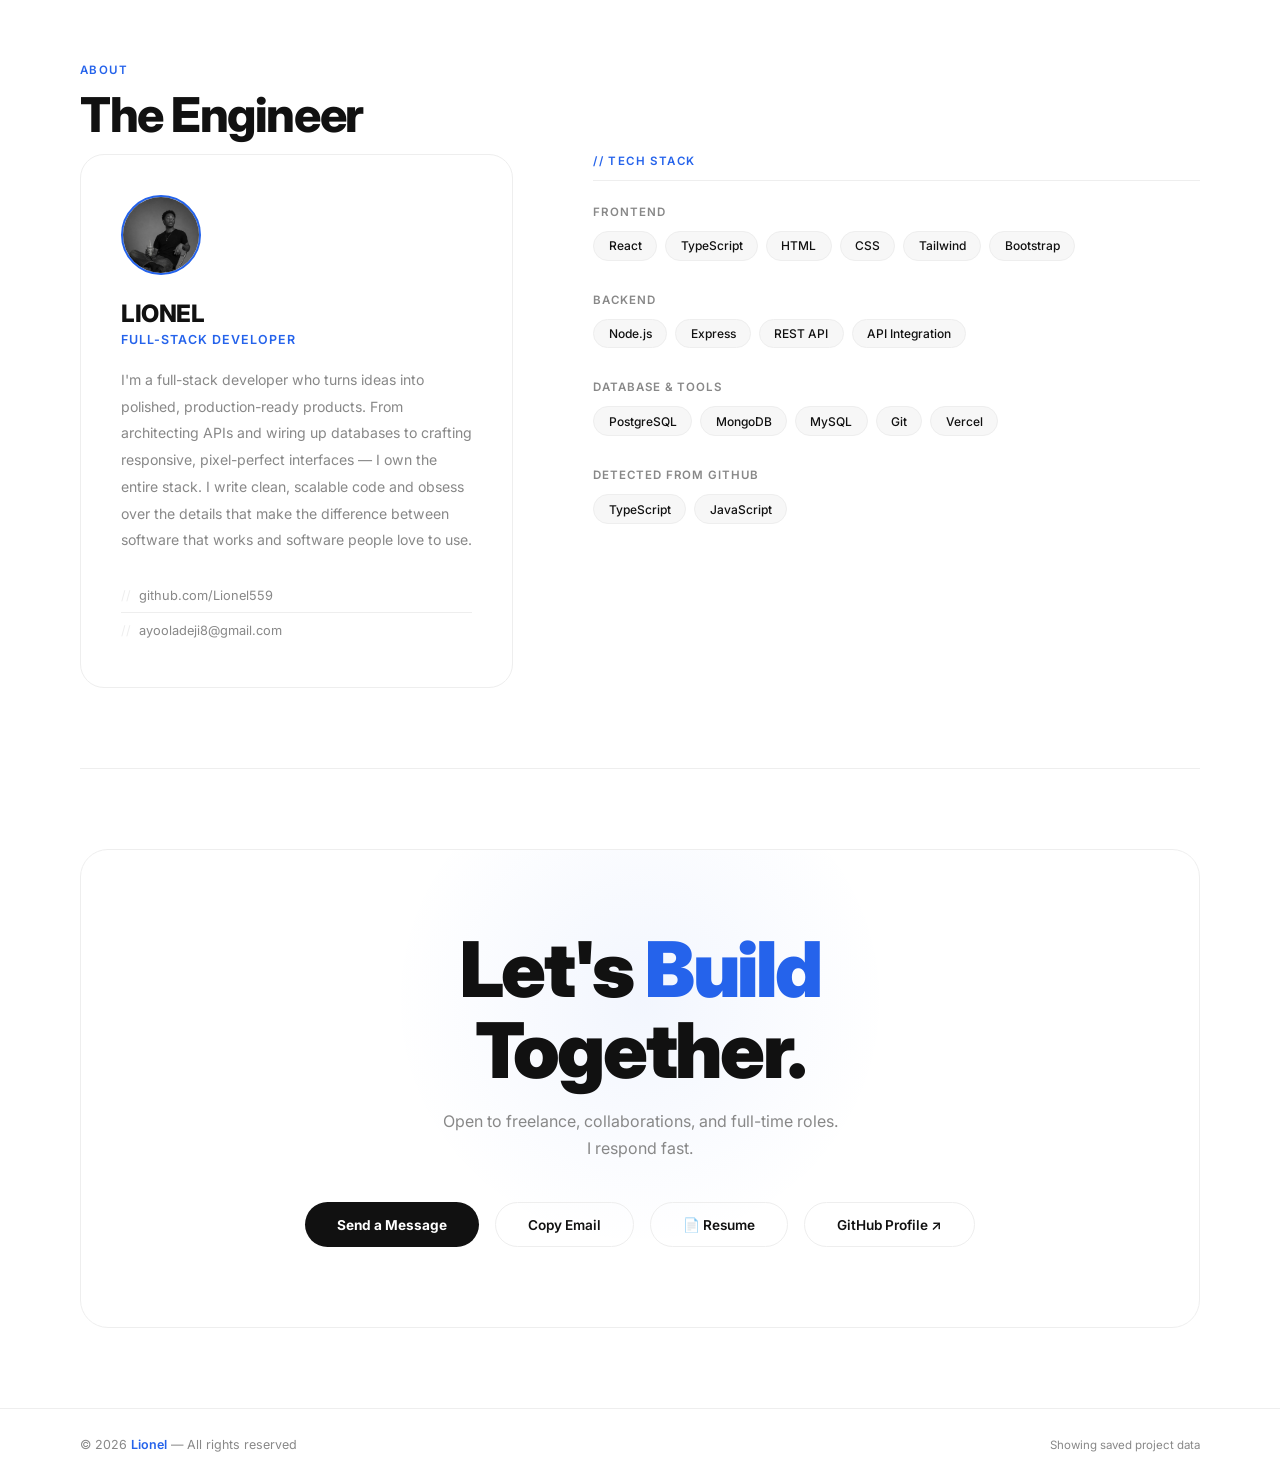
==== commit b8533c24: "cb" ====
--- a/index.html
+++ b/index.html
@@ -237,8 +237,8 @@
     <article class="momentum-card">
       <div class="momentum-icon" aria-hidden="true">&#x1F6A7;</div>
       <div class="momentum-content">
-        <h3>Solana Infrastructure Bounty Project</h3>
-        <p>Building infrastructure tooling and learning-focused blockchain systems around the Solana ecosystem.</p>
+        <h3>Leo Finder</h3>
+        <p>Building a job search application with AI-powered matching.</p>
       </div>
     </article>
   </div>
